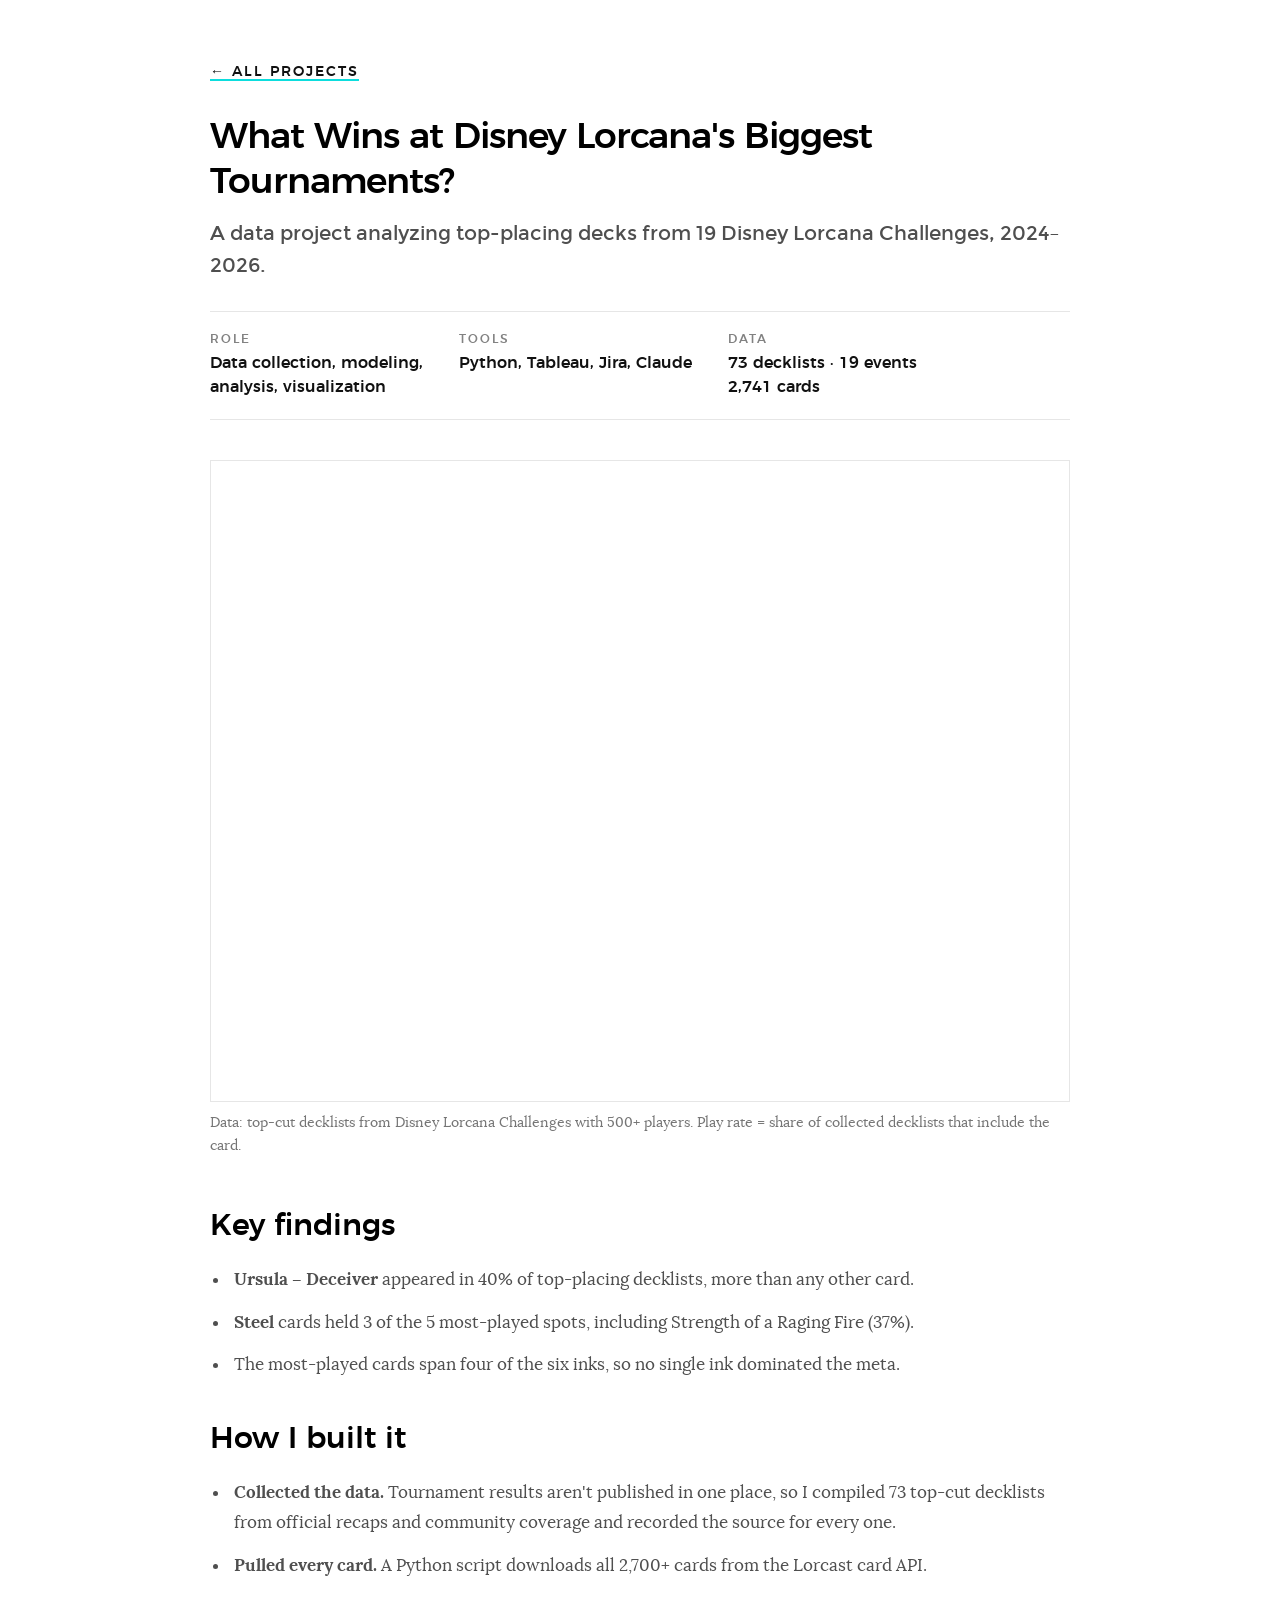
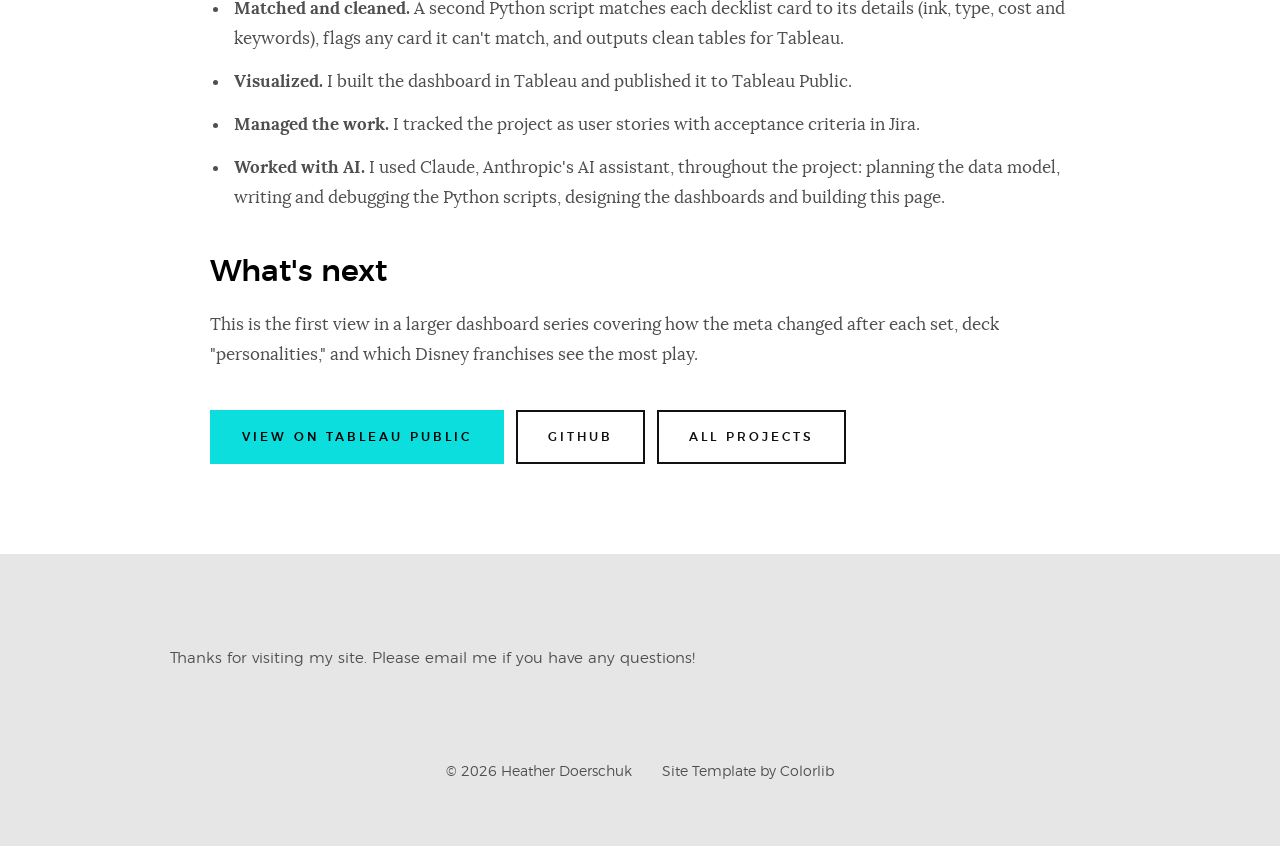
==== lorcana-meta.html @ dc1ea449 "Add Lorcana meta case study page - New lorcana-meta.html with embedded Tableau Public dashboard,   k" ====
<!DOCTYPE html>
<html class="no-js" lang="en">
<head>
    <meta charset="utf-8">
    <title>What Wins at Disney Lorcana's Biggest Tournaments? | Heather Doerschuk</title>
    <meta name="description" content="A Python and Tableau data project analyzing top-placing decks from 19 Disney Lorcana Challenges, 2024–2026.">
    <meta name="author" content="Heather Doerschuk">
    <meta name="viewport" content="width=device-width, initial-scale=1">

    <link rel="stylesheet" href="css/base.css">
    <link rel="stylesheet" href="css/vendor.css">
    <link rel="stylesheet" href="css/main.css">
    <link rel="shortcut icon" href="favicon.ico" type="image/x-icon">

    <style>
        /* Project page: reuses the site's fonts and teal accent (#0CDDDD) */
        .project { background: #FFFFFF; color: #4f4f4f; padding: 6rem 0 9rem; }
        .project .row { max-width: 900px; }
        .project-back { font-family: "montserrat-medium", sans-serif; font-size: 1.4rem; text-transform: uppercase; letter-spacing: .2rem; }
        .project-back a { color: #111111; border-bottom: 2px solid #0CDDDD; }
        .project h1 { margin-top: 3rem; margin-bottom: 1.2rem; color: #000000; }
        .project .lead { font-size: 2rem; line-height: 1.6; color: #4f4f4f; margin-bottom: 3rem; }
        .facts { display: flex; flex-wrap: wrap; gap: 1.2rem 3.6rem; border-top: 1px solid #e6e6e6; border-bottom: 1px solid #e6e6e6; padding: 2rem 0; margin-bottom: 4rem; }
        .facts div { min-width: 14rem; }
        .facts h5 { margin: 0 0 .4rem; font-size: 1.2rem; letter-spacing: .2rem; text-transform: uppercase; color: #828282; }
        .facts p { margin: 0; font-family: "montserrat-medium", sans-serif; font-size: 1.6rem; color: #111111; line-height: 1.5; }
        .viz-wrap { margin: 0 0 1rem; border: 1px solid #e6e6e6; }
        .viz-wrap tableau-viz { display: block; width: 100%; min-height: 640px; }
        .caption { font-size: 1.4rem; color: #757575; line-height: 1.6; margin-bottom: 5rem; }
        .project h2 { color: #000000; margin-top: 4rem; }
        .project ul.findings { margin-left: 2rem; }
        .project ul.findings li { margin-bottom: 1.2rem; }
        .project-links { display: flex; flex-wrap: wrap; gap: 1.2rem; margin-top: 4rem; }
        .project-links .btn { margin: 0; }
        .project-links .btn--stroke { color: #111111; border-color: #111111; }
        .project-links .btn--stroke:hover, .project-links .btn--stroke:focus { background: #111111; color: #FFFFFF; }
        .btn--accent { background: #0CDDDD; border-color: #0CDDDD; color: #000000; }
        .btn--accent:hover, .btn--accent:focus { background: #0ab8b8; border-color: #0ab8b8; color: #000000; }
        @media only screen and (max-width: 900px) {
            .viz-wrap tableau-viz { min-height: 560px; }
        }
        @media only screen and (max-width: 600px) {
            .project { padding-top: 3rem; }
            .viz-wrap tableau-viz { min-height: 520px; }
        }
    </style>
</head>

<body id="top">

    <main class="project">
        <div class="row">
            <div class="col-full">

                <p class="project-back"><a href="index.html#services">&larr; All projects</a></p>

                <h1>What Wins at Disney Lorcana's Biggest Tournaments?</h1>
                <p class="lead">A data project analyzing top-placing decks from 19 Disney Lorcana Challenges, 2024–2026.</p>

                <div class="facts">
                    <div><h5>Role</h5><p>Data collection, modeling,<br>analysis, visualization</p></div>
                    <div><h5>Tools</h5><p>Python, Tableau, Jira, Claude</p></div>
                    <div><h5>Data</h5><p>73 decklists · 19 events<br>2,741 cards</p></div>
                </div>

                <div class="viz-wrap">
                    <tableau-viz id="lorcana-viz"
                        src="https://public.tableau.com/views/LorcanaChallengeMetaTopCards/Sheet1"
                        toolbar="bottom" hide-tabs>
                    </tableau-viz>
                </div>
                <p class="caption">Data: top-cut decklists from Disney Lorcana Challenges with 500+ players.
                    Play rate = share of collected decklists that include the card.</p>

                <h2>Key findings</h2>
                <ul class="findings">
                    <li><strong>Ursula – Deceiver</strong> appeared in 40% of top-placing decklists, more than any other card.</li>
                    <li><strong>Steel</strong> cards held 3 of the 5 most-played spots, including Strength of a Raging Fire (37%).</li>
                    <li>The most-played cards span four of the six inks, so no single ink dominated the meta.</li>
                </ul>

                <h2>How I built it</h2>
                <ul class="findings">
                    <li><strong>Collected the data.</strong> Tournament results aren't published in one place, so I compiled
                        73 top-cut decklists from official recaps and community coverage and recorded the source for every one.</li>
                    <li><strong>Pulled every card.</strong> A Python script downloads all 2,700+ cards from the Lorcast card API.</li>
                    <li><strong>Matched and cleaned.</strong> A second Python script matches each decklist card to its details
                        (ink, type, cost and keywords), flags any card it can't match, and outputs clean tables for Tableau.</li>
                    <li><strong>Visualized.</strong> I built the dashboard in Tableau and published it to Tableau Public.</li>
                    <li><strong>Managed the work.</strong> I tracked the project as user stories with acceptance criteria in Jira.</li>
                    <li><strong>Worked with AI.</strong> I used Claude, Anthropic's AI assistant, throughout the project: planning
                        the data model, writing and debugging the Python scripts, designing the dashboards and building this page.</li>
                </ul>

                <h2>What's next</h2>
                <p>This is the first view in a larger dashboard series covering how the meta changed after each set,
                    deck "personalities," and which Disney franchises see the most play.</p>

                <div class="project-links">
                    <a class="btn btn--accent" href="https://public.tableau.com/views/LorcanaChallengeMetaTopCards/Sheet1">View on Tableau Public</a>
                    <a class="btn btn--stroke" href="https://github.com/hmdoor">GitHub</a>
                    <a class="btn btn--stroke" href="index.html#services">All projects</a>
                </div>

            </div>
        </div>
    </main>

    <div id="site-footer"></div>

    <script type="module" src="https://public.tableau.com/javascripts/api/tableau.embedding.3.latest.min.js"></script>
    <script src="js/footer.js"></script>
</body>
</html>
---- css/base.css ----
/* =================================================================== 
 *
 *  Glint v1.0 Base Stylesheet
 *  11-20-2017
 *  ------------------------------------------------------------------
 *
 *  TOC:
 *  # imports 
 *  # normalize
 *  # basic/base setup styles
 *      ## Media
 *      ## Typography resets 
 *      ## links
 *      ## inputs
 *  # grid
 *      ## medium size devices
 *      ## tablets
 *      ## mobile devices
 *      ## small mobile devices
 *  # block grids
 *      ## medium size devices
 *      ## tablets
 *      ## mobile devices
 *      ## small mobile devices
 *  # MISC
 *
 * =================================================================== */


/* ===================================================================
 * # imports 
 *
 * ------------------------------------------------------------------- */
@import url("font-awesome/css/font-awesome.min.css");
@import url("micons/micons.css");
@import url("fonts.css");


/* ===================================================================
 * # normalize
 * normalize.css v5.0.0 | MIT License | 
 * github.com/necolas/normalize.css
 *
 * ------------------------------------------------------------------- */
html {
    font-family: sans-serif;
    line-height: 1.15;
    -ms-text-size-adjust: 100%;
    -webkit-text-size-adjust: 100%;
}

body {
    margin: 0;
}

article,
aside,
footer,
header,
nav,
section {
    display: block;
}

h1 {
    font-size: 2em;
    margin: 0.67em 0;
}

figcaption,
figure,
main {
    display: block;
}

figure {
    margin: 1em 40px;
}

hr {
    box-sizing: content-box;
    height: 0;
    overflow: visible;
}

pre {
    font-family: monospace, monospace;
    font-size: 1em;
}

a {
    background-color: transparent;
    -webkit-text-decoration-skip: objects;
}

a:active,
a:hover {
    outline-width: 0;
}

abbr[title] {
    border-bottom: none;
    text-decoration: underline;
    text-decoration: underline dotted;
}

b,
strong {
    font-weight: inherit;
}

b,
strong {
    font-weight: bolder;
}

code,
kbd,
samp {
    font-family: monospace, monospace;
    font-size: 1em;
}

dfn {
    font-style: italic;
}

mark {
    background-color: #ff0;
    color: #000;
}

small {
    font-size: 80%;
}

sub,
sup {
    font-size: 75%;
    line-height: 0;
    position: relative;
    vertical-align: baseline;
}

sub {
    bottom: -0.25em;
}

sup {
    top: -0.5em;
}

audio,
video {
    display: inline-block;
}

audio:not([controls]) {
    display: none;
    height: 0;
}

img {
    border-style: none;
}

svg:not(:root) {
    overflow: hidden;
}

button,
input,
optgroup,
select,
textarea {
    font-family: sans-serif;
    font-size: 100%;
    line-height: 1.15;
    margin: 0;
}

button,
input {
    overflow: visible;
}

button,
select {
    text-transform: none;
}

button,
html [type="button"],
[type="reset"],
[type="submit"] {
    -webkit-appearance: button;
}

button::-moz-focus-inner,
[type="button"]::-moz-focus-inner,
[type="reset"]::-moz-focus-inner,
[type="submit"]::-moz-focus-inner {
    border-style: none;
    padding: 0;
}

button:-moz-focusring,
[type="button"]:-moz-focusring,
[type="reset"]:-moz-focusring,
[type="submit"]:-moz-focusring {
    outline: 1px dotted ButtonText;
}

fieldset {
    border: 1px solid #c0c0c0;
    margin: 0 2px;
    padding: 0.35em 0.625em 0.75em;
}

legend {
    box-sizing: border-box;
    color: inherit;
    display: table;
    max-width: 100%;
    padding: 0;
    white-space: normal;
}

progress {
    display: inline-block;
    vertical-align: baseline;
}

textarea {
    overflow: auto;
}

[type="checkbox"],
[type="radio"] {
    box-sizing: border-box;
    padding: 0;
}

[type="number"]::-webkit-inner-spin-button,
[type="number"]::-webkit-outer-spin-button {
    height: auto;
}

[type="search"] {
    -webkit-appearance: textfield;
    outline-offset: -2px;
}

[type="search"]::-webkit-search-cancel-button,
[type="search"]::-webkit-search-decoration {
    -webkit-appearance: none;
}

::-webkit-file-upload-button {
    -webkit-appearance: button;
    font: inherit;
}

details,
menu {
    display: block;
}

summary {
    display: list-item;
}

canvas {
    display: inline-block;
}

template {
    display: none;
}

[hidden] {
    display: none;
}


/* ===================================================================
 * # basic/base setup styles
 *
 * ------------------------------------------------------------------- */
html {
    font-size: 62.5%;
    box-sizing: border-box;
}

*,
*::before,
*::after {
    box-sizing: inherit;
}

body {
    font-weight: normal;
    line-height: 1;
    word-wrap: break-word;
    text-rendering: optimizeLegibility;
    -webkit-overflow-scrolling: touch;
    -webkit-text-size-adjust: none;
}

body,
input,
button {
    -moz-osx-font-smoothing: grayscale;
    -webkit-font-smoothing: antialiased;
}


/* ------------------------------------------------------------------- 
 * ## Media
 * ------------------------------------------------------------------- */
img,
video {
    max-width: 100%;
    height: auto;
}


/* ------------------------------------------------------------------- 
 * ## Typography resets 
 * ------------------------------------------------------------------- */
div,
dl,
dt,
dd,
ul,
ol,
li,
h1,
h2,
h3,
h4,
h5,
h6,
pre,
form,
p,
blockquote,
th,
td {
    margin: 0;
    padding: 0;
}

h1,
h2,
h3,
h4,
h5,
h6 {
    -webkit-font-smoothing: auto;
    -webkit-font-smoothing: antialiased;
    -webkit-font-variant-ligatures: common-ligatures;
    -moz-font-variant-ligatures: common-ligatures;
    font-variant-ligatures: common-ligatures;
    text-rendering: optimizeLegibility;
}

em,
i {
    font-style: italic;
    line-height: inherit;
}

strong,
b {
    font-weight: bold;
    line-height: inherit;
}

small {
    font-size: 60%;
    line-height: inherit;
}

ol,
ul {
    list-style: none;
}

li {
    display: block;
}


/* ------------------------------------------------------------------- 
 * ## links 
 * ------------------------------------------------------------------- */
a {
    text-decoration: none;
    line-height: inherit;
}

a img {
    border: none;
}


/* ------------------------------------------------------------------- 
 * ## inputs 
 * ------------------------------------------------------------------- */
fieldset {
    margin: 0;
    padding: 0;
}

input[type="email"],
input[type="number"],
input[type="search"],
input[type="text"],
input[type="tel"],
input[type="url"],
input[type="password"],
textarea {
    -webkit-appearance: none;
    -moz-appearance: none;
    -ms-appearance: none;
    -o-appearance: none;
    appearance: none;
}


/* ===================================================================
 * # grid
 *
 * ------------------------------------------------------------------- */
.row {
    width: 94%;
    max-width: 1200px;
    margin: 0 auto;
}

.row:after {
    content: "";
    display: table;
    clear: both;
}

.row .row {
    width: auto;
    max-width: none;
    margin-left: -20px;
    margin-right: -20px;
}


/* column blocks
 * -------------------------------------- */
[class*="col-"] {
    float: left;
    padding: 0 20px;
}

[class*="col-"]+[class*="col-"].end {
    float: right;
}


/* column width classes 
 * -------------------------------------- */
.col-one {
    width: 8.33333%;
}

.col-two,
.col-1-6 {
    width: 16.66667%;
}

.col-three,
.col-1-4 {
    width: 25%;
}

.col-four,
.col-1-3 {
    width: 33.33333%;
}

.col-five {
    width: 41.66667%;
}

.col-six,
.col-1-2 {
    width: 50%;
}

.col-seven {
    width: 58.33333%;
}

.col-eight,
.col-2-3 {
    width: 66.66667%;
}

.col-nine,
.col-3-4 {
    width: 75%;
}

.col-ten,
.col-5-6 {
    width: 83.33333%;
}

.col-eleven {
    width: 91.66667%;
}

.col-twelve,
.col-full {
    width: 100%;
}


/* ------------------------------------------------------------------- 
 * ## medium size devices
 * ------------------------------------------------------------------- */
@media only screen and (max-width: 1200px) {
    .row .row {
        margin-left: -15px;
        margin-right: -15px;
    }
    [class*="col-"] {
        padding: 0 15px;
    }
    .md-two,
    .md-1-6 {
        width: 16.66667%;
    }
    .md-one {
        width: 8.33333%;
    }
    .md-three,
    .md-1-4 {
        width: 25%;
    }
    .md-four,
    .md-1-3 {
        width: 33.33333%;
    }
    .md-five {
        width: 41.66667%;
    }
    .md-six,
    .md-1-2 {
        width: 50%;
    }
    .md-seven {
        width: 58.33333%;
    }
    .md-eight,
    .md-2-3 {
        width: 66.66667%;
    }
    .md-nine,
    .md-3-4 {
        width: 75%;
    }
    .md-ten,
    .md-5-6 {
        width: 83.33333%;
    }
    .md-eleven {
        width: 91.66667%;
    }
    .md-twelve,
    .md-full {
        width: 100%;
    }
}


/* ------------------------------------------------------------------- 
 * ## tablets
 * ------------------------------------------------------------------- */
@media only screen and (max-width: 800px) {
    .row {
        width: 90%;
    }
    .tab-1-4 {
        width: 25%;
    }
    .tab-1-3 {
        width: 33.33333%;
    }
    .tab-1-2 {
        width: 50%;
    }
    .tab-2-3 {
        width: 66.66667%;
    }
    .tab-3-4 {
        width: 75%;
    }
    .tab-full {
        width: 100%;
    }
}


/* ------------------------------------------------------------------- 
 * ## mobile devices
 * ------------------------------------------------------------------- */
@media only screen and (max-width: 600px) {
    .row {
        width: auto;
        padding-left: 25px;
        padding-right: 25px;
    }
    .row .row {
        margin-left: -10px;
        margin-right: -10px;
    }
    [class*="col-"] {
        padding: 0 10px;
    }
    .mob-1-4 {
        width: 25%;
    }
    .mob-1-3 {
        width: 33.33333%;
    }
    .mob-1-2 {
        width: 50%;
    }
    .mob-2-3 {
        width: 66.66667%;
    }
    .mob-3-4 {
        width: 75%;
    }
    .mob-full {
        width: 100%;
    }
}


/* ------------------------------------------------------------------- 
 * ## small mobile devices
 * ------------------------------------------------------------------- */

/* stack columns on small mobile devices
 * ------------------------------------------------------------------- */

@media only screen and (max-width: 400px) {
    .row .row {
        padding-left: 0;
        padding-right: 0;
        margin-left: 0;
        margin-right: 0;
    }
    [class*="col-"] {
        width: 100% !important;
        float: none !important;
        clear: both !important;
        margin-left: 0;
        margin-right: 0;
        padding: 0;
    }
    [class*="col-"]+[class*="col-"].end {
        float: none;
    }
}


/* ===================================================================
 * # block grids
 * ------------------------------------------------------------------- */

/*   Equally-sized columns define at row level
 * ------------------------------------------------------------------- */
[class*="block-"]:after {
    content: "";
    display: table;
    clear: both;
}

.block-1-6 .col-block {
    width: 16.66667%;
}

.block-1-5 .col-block {
    width: 20%;
}

.block-1-4 .col-block {
    width: 25%;
}

.block-1-3 .col-block {
    width: 33.33333%;
}

.block-1-2 .col-block {
    width: 50%;
}


/**
 * Clearing for block grid columns. Allow columns with 
 * different heights to align properly.
 */

.block-1-6 .col-block:nth-child(6n+1),
.block-1-5 .col-block:nth-child(5n+1),
.block-1-4 .col-block:nth-child(4n+1),
.block-1-3 .col-block:nth-child(3n+1),
.block-1-2 .col-block:nth-child(2n+1) {
    clear: both;
}


/* ------------------------------------------------------------------- 
 * ## medium size devices
 * ------------------------------------------------------------------- */
@media only screen and (max-width: 1200px) {
    .block-m-1-6 .col-block {
        width: 16.66667%;
    }
    .block-m-1-5 .col-block {
        width: 20%;
    }
    .block-m-1-4 .col-block {
        width: 25%;
    }
    .block-m-1-3 .col-block {
        width: 33.33333%;
    }
    .block-m-1-2 .col-block {
        width: 50%;
    }
    .block-m-full .col-block {
        width: 100%;
        clear: both;
    }
    [class*="block-m-"] .col-block:nth-child(n) {
        clear: none;
    }
    .block-m-1-6 .col-block:nth-child(6n+1),
    .block-m-1-5 .col-block:nth-child(5n+1),
    .block-m-1-4 .col-block:nth-child(4n+1),
    .block-m-1-3 .col-block:nth-child(3n+1),
    .block-m-1-2 .col-block:nth-child(2n+1) {
        clear: both;
    }
}


/* ------------------------------------------------------------------- 
 * ## tablets
 * ------------------------------------------------------------------- */
@media only screen and (max-width: 800px) {
    .block-tab-1-6 .col-block {
        width: 16.66667%;
    }
    .block-tab-1-5 .col-block {
        width: 20%;
    }
    .block-tab-1-4 .col-block {
        width: 25%;
    }
    .block-tab-1-3 .col-block {
        width: 33.33333%;
    }
    .block-tab-1-2 .col-block {
        width: 50%;
    }
    .block-tab-full .col-block {
        width: 100%;
        clear: both;
    }
    [class*="block-tab-"] .col-block:nth-child(n) {
        clear: none;
    }
    .block-tab-1-6 .col-block:nth-child(6n+1),
    .block-tab-1-6 .col-block:nth-child(5n+1),
    .block-tab-1-4 .col-block:nth-child(4n+1),
    .block-tab-1-3 .col-block:nth-child(3n+1),
    .block-tab-1-2 .col-block:nth-child(2n+1) {
        clear: both;
    }
}


/* ------------------------------------------------------------------- 
 * ## mobile devices
 * ------------------------------------------------------------------- */
@media only screen and (max-width: 600px) {
    .block-mob-1-6 .col-block {
        width: 16.66667%;
    }
    .block-mob-1-5 .col-block {
        width: 20%;
    }
    .block-mob-1-4 .col-block {
        width: 25%;
    }
    .block-mob-1-3 .col-block {
        width: 33.33333%;
    }
    .block-mob-1-2 .col-block {
        width: 50%;
    }
    .block-mob-full .col-block {
        width: 100%;
        clear: both;
    }
    [class*="block-mob-"] .col-block:nth-child(n) {
        clear: none;
    }
    .block-mob-1-6 .col-block:nth-child(6n+1),
    .block-mob-1-5 .col-block:nth-child(5n+1),
    .block-mob-1-4 .col-block:nth-child(4n+1),
    .block-mob-1-3 .col-block:nth-child(3n+1),
    .block-mob-1-2 .col-block:nth-child(2n+1) {
        clear: both;
    }
}


/* ------------------------------------------------------------------- 
 * ## small mobile devices
 * ------------------------------------------------------------------- */

/* stack columns on small mobile devices
 * ------------------------------------------------------------------- */

@media only screen and (max-width: 400px) {
    .stack .col-block {
        width: 100% !important;
        float: none !important;
        clear: both !important;
        margin-left: 0;
        margin-right: 0;
    }
}


/* ===================================================================
 * # MISC
 *
 * ------------------------------------------------------------------- */
.group:after {
    content: "";
    display: table;
    clear: both;
}


/* Misc Helper Styles
 * -------------------------------------- */
.is-hidden {
    display: none;
}

.is-invisible {
    visibility: hidden;
}

.antialiased {
    -webkit-font-smoothing: antialiased;
    -moz-osx-font-smoothing: grayscale;
}

.overflow-hidden {
    overflow: hidden;
}

.remove-bottom {
    margin-bottom: 0;
}

.half-bottom {
    margin-bottom: 1.5rem !important;
}

.add-bottom {
    margin-bottom: 3rem !important;
}

.no-border {
    border: none;
}

.full-width {
    width: 100%;
}

.text-center {
    text-align: center;
}

.text-left {
    text-align: left;
}

.text-right {
    text-align: right;
}

.pull-left {
    float: left;
}

.pull-right {
    float: right;
}

.align-center {
    margin-left: auto;
    margin-right: auto;
    text-align: center;
}


/*# sourceMappingURL=base.css.map */
---- css/vendor.css ----
/* =================================================================== 
 *
 *  Glint v1.0 Vendor/Third Party CSS 
 *  11-20-2017
 *  ------------------------------------------------------------------
 *
 *  TOC:
 *  # animate on scroll
 *  # slick slider
 *  # photoswipe
 *  # photoSwipe skin
 *
 * =================================================================== */


/* ===================================================================
 * # animate on scroll 
 * https://michalsnik.github.io/aos/
 *
 * ------------------------------------------------------------------- */
[data-aos][data-aos][data-aos-duration='50'], body[data-aos-duration='50'] [data-aos] {
    transition-duration: 50ms;
}

[data-aos][data-aos][data-aos-delay='50'], body[data-aos-delay='50'] [data-aos] {
    transition-delay: 0;
}

[data-aos][data-aos][data-aos-delay='50'].aos-animate, body[data-aos-delay='50'] [data-aos].aos-animate {
    transition-delay: 50ms;
}

[data-aos][data-aos][data-aos-duration='100'], body[data-aos-duration='100'] [data-aos] {
    transition-duration: .1s;
}

[data-aos][data-aos][data-aos-delay='100'], body[data-aos-delay='100'] [data-aos] {
    transition-delay: 0;
}

[data-aos][data-aos][data-aos-delay='100'].aos-animate, body[data-aos-delay='100'] [data-aos].aos-animate {
    transition-delay: .1s;
}

[data-aos][data-aos][data-aos-duration='150'], body[data-aos-duration='150'] [data-aos] {
    transition-duration: .15s;
}

[data-aos][data-aos][data-aos-delay='150'], body[data-aos-delay='150'] [data-aos] {
    transition-delay: 0;
}

[data-aos][data-aos][data-aos-delay='150'].aos-animate, body[data-aos-delay='150'] [data-aos].aos-animate {
    transition-delay: .15s;
}

[data-aos][data-aos][data-aos-duration='200'], body[data-aos-duration='200'] [data-aos] {
    transition-duration: .2s;
}

[data-aos][data-aos][data-aos-delay='200'], body[data-aos-delay='200'] [data-aos] {
    transition-delay: 0;
}

[data-aos][data-aos][data-aos-delay='200'].aos-animate, body[data-aos-delay='200'] [data-aos].aos-animate {
    transition-delay: .2s;
}

[data-aos][data-aos][data-aos-duration='250'], body[data-aos-duration='250'] [data-aos] {
    transition-duration: .25s;
}

[data-aos][data-aos][data-aos-delay='250'], body[data-aos-delay='250'] [data-aos] {
    transition-delay: 0;
}

[data-aos][data-aos][data-aos-delay='250'].aos-animate, body[data-aos-delay='250'] [data-aos].aos-animate {
    transition-delay: .25s;
}

[data-aos][data-aos][data-aos-duration='300'], body[data-aos-duration='300'] [data-aos] {
    transition-duration: .3s;
}

[data-aos][data-aos][data-aos-delay='300'], body[data-aos-delay='300'] [data-aos] {
    transition-delay: 0;
}

[data-aos][data-aos][data-aos-delay='300'].aos-animate, body[data-aos-delay='300'] [data-aos].aos-animate {
    transition-delay: .3s;
}

[data-aos][data-aos][data-aos-duration='350'], body[data-aos-duration='350'] [data-aos] {
    transition-duration: .35s;
}

[data-aos][data-aos][data-aos-delay='350'], body[data-aos-delay='350'] [data-aos] {
    transition-delay: 0;
}

[data-aos][data-aos][data-aos-delay='350'].aos-animate, body[data-aos-delay='350'] [data-aos].aos-animate {
    transition-delay: .35s;
}

[data-aos][data-aos][data-aos-duration='400'], body[data-aos-duration='400'] [data-aos] {
    transition-duration: .4s;
}

[data-aos][data-aos][data-aos-delay='400'], body[data-aos-delay='400'] [data-aos] {
    transition-delay: 0;
}

[data-aos][data-aos][data-aos-delay='400'].aos-animate, body[data-aos-delay='400'] [data-aos].aos-animate {
    transition-delay: .4s;
}

[data-aos][data-aos][data-aos-duration='450'], body[data-aos-duration='450'] [data-aos] {
    transition-duration: .45s;
}

[data-aos][data-aos][data-aos-delay='450'], body[data-aos-delay='450'] [data-aos] {
    transition-delay: 0;
}

[data-aos][data-aos][data-aos-delay='450'].aos-animate, body[data-aos-delay='450'] [data-aos].aos-animate {
    transition-delay: .45s;
}

[data-aos][data-aos][data-aos-duration='500'], body[data-aos-duration='500'] [data-aos] {
    transition-duration: .5s;
}

[data-aos][data-aos][data-aos-delay='500'], body[data-aos-delay='500'] [data-aos] {
    transition-delay: 0;
}

[data-aos][data-aos][data-aos-delay='500'].aos-animate, body[data-aos-delay='500'] [data-aos].aos-animate {
    transition-delay: .5s;
}

[data-aos][data-aos][data-aos-duration='550'], body[data-aos-duration='550'] [data-aos] {
    transition-duration: .55s;
}

[data-aos][data-aos][data-aos-delay='550'], body[data-aos-delay='550'] [data-aos] {
    transition-delay: 0;
}

[data-aos][data-aos][data-aos-delay='550'].aos-animate, body[data-aos-delay='550'] [data-aos].aos-animate {
    transition-delay: .55s;
}

[data-aos][data-aos][data-aos-duration='600'], body[data-aos-duration='600'] [data-aos] {
    transition-duration: .6s;
}

[data-aos][data-aos][data-aos-delay='600'], body[data-aos-delay='600'] [data-aos] {
    transition-delay: 0;
}

[data-aos][data-aos][data-aos-delay='600'].aos-animate, body[data-aos-delay='600'] [data-aos].aos-animate {
    transition-delay: .6s;
}

[data-aos][data-aos][data-aos-duration='650'], body[data-aos-duration='650'] [data-aos] {
    transition-duration: .65s;
}

[data-aos][data-aos][data-aos-delay='650'], body[data-aos-delay='650'] [data-aos] {
    transition-delay: 0;
}

[data-aos][data-aos][data-aos-delay='650'].aos-animate, body[data-aos-delay='650'] [data-aos].aos-animate {
    transition-delay: .65s;
}

[data-aos][data-aos][data-aos-duration='700'], body[data-aos-duration='700'] [data-aos] {
    transition-duration: .7s;
}

[data-aos][data-aos][data-aos-delay='700'], body[data-aos-delay='700'] [data-aos] {
    transition-delay: 0;
}

[data-aos][data-aos][data-aos-delay='700'].aos-animate, body[data-aos-delay='700'] [data-aos].aos-animate {
    transition-delay: .7s;
}

[data-aos][data-aos][data-aos-duration='750'], body[data-aos-duration='750'] [data-aos] {
    transition-duration: .75s;
}

[data-aos][data-aos][data-aos-delay='750'], body[data-aos-delay='750'] [data-aos] {
    transition-delay: 0;
}

[data-aos][data-aos][data-aos-delay='750'].aos-animate, body[data-aos-delay='750'] [data-aos].aos-animate {
    transition-delay: .75s;
}

[data-aos][data-aos][data-aos-duration='800'], body[data-aos-duration='800'] [data-aos] {
    transition-duration: .8s;
}

[data-aos][data-aos][data-aos-delay='800'], body[data-aos-delay='800'] [data-aos] {
    transition-delay: 0;
}

[data-aos][data-aos][data-aos-delay='800'].aos-animate, body[data-aos-delay='800'] [data-aos].aos-animate {
    transition-delay: .8s;
}

[data-aos][data-aos][data-aos-duration='850'], body[data-aos-duration='850'] [data-aos] {
    transition-duration: .85s;
}

[data-aos][data-aos][data-aos-delay='850'], body[data-aos-delay='850'] [data-aos] {
    transition-delay: 0;
}

[data-aos][data-aos][data-aos-delay='850'].aos-animate, body[data-aos-delay='850'] [data-aos].aos-animate {
    transition-delay: .85s;
}

[data-aos][data-aos][data-aos-duration='900'], body[data-aos-duration='900'] [data-aos] {
    transition-duration: .9s;
}

[data-aos][data-aos][data-aos-delay='900'], body[data-aos-delay='900'] [data-aos] {
    transition-delay: 0;
}

[data-aos][data-aos][data-aos-delay='900'].aos-animate, body[data-aos-delay='900'] [data-aos].aos-animate {
    transition-delay: .9s;
}

[data-aos][data-aos][data-aos-duration='950'], body[data-aos-duration='950'] [data-aos] {
    transition-duration: .95s;
}

[data-aos][data-aos][data-aos-delay='950'], body[data-aos-delay='950'] [data-aos] {
    transition-delay: 0;
}

[data-aos][data-aos][data-aos-delay='950'].aos-animate, body[data-aos-delay='950'] [data-aos].aos-animate {
    transition-delay: .95s;
}

[data-aos][data-aos][data-aos-duration='1000'], body[data-aos-duration='1000'] [data-aos] {
    transition-duration: 1s;
}

[data-aos][data-aos][data-aos-delay='1000'], body[data-aos-delay='1000'] [data-aos] {
    transition-delay: 0;
}

[data-aos][data-aos][data-aos-delay='1000'].aos-animate, body[data-aos-delay='1000'] [data-aos].aos-animate {
    transition-delay: 1s;
}

[data-aos][data-aos][data-aos-duration='1050'], body[data-aos-duration='1050'] [data-aos] {
    transition-duration: 1.05s;
}

[data-aos][data-aos][data-aos-delay='1050'], body[data-aos-delay='1050'] [data-aos] {
    transition-delay: 0;
}

[data-aos][data-aos][data-aos-delay='1050'].aos-animate, body[data-aos-delay='1050'] [data-aos].aos-animate {
    transition-delay: 1.05s;
}

[data-aos][data-aos][data-aos-duration='1100'], body[data-aos-duration='1100'] [data-aos] {
    transition-duration: 1.1s;
}

[data-aos][data-aos][data-aos-delay='1100'], body[data-aos-delay='1100'] [data-aos] {
    transition-delay: 0;
}

[data-aos][data-aos][data-aos-delay='1100'].aos-animate, body[data-aos-delay='1100'] [data-aos].aos-animate {
    transition-delay: 1.1s;
}

[data-aos][data-aos][data-aos-duration='1150'], body[data-aos-duration='1150'] [data-aos] {
    transition-duration: 1.15s;
}

[data-aos][data-aos][data-aos-delay='1150'], body[data-aos-delay='1150'] [data-aos] {
    transition-delay: 0;
}

[data-aos][data-aos][data-aos-delay='1150'].aos-animate, body[data-aos-delay='1150'] [data-aos].aos-animate {
    transition-delay: 1.15s;
}

[data-aos][data-aos][data-aos-duration='1200'], body[data-aos-duration='1200'] [data-aos] {
    transition-duration: 1.2s;
}

[data-aos][data-aos][data-aos-delay='1200'], body[data-aos-delay='1200'] [data-aos] {
    transition-delay: 0;
}

[data-aos][data-aos][data-aos-delay='1200'].aos-animate, body[data-aos-delay='1200'] [data-aos].aos-animate {
    transition-delay: 1.2s;
}

[data-aos][data-aos][data-aos-duration='1250'], body[data-aos-duration='1250'] [data-aos] {
    transition-duration: 1.25s;
}

[data-aos][data-aos][data-aos-delay='1250'], body[data-aos-delay='1250'] [data-aos] {
    transition-delay: 0;
}

[data-aos][data-aos][data-aos-delay='1250'].aos-animate, body[data-aos-delay='1250'] [data-aos].aos-animate {
    transition-delay: 1.25s;
}

[data-aos][data-aos][data-aos-duration='1300'], body[data-aos-duration='1300'] [data-aos] {
    transition-duration: 1.3s;
}

[data-aos][data-aos][data-aos-delay='1300'], body[data-aos-delay='1300'] [data-aos] {
    transition-delay: 0;
}

[data-aos][data-aos][data-aos-delay='1300'].aos-animate, body[data-aos-delay='1300'] [data-aos].aos-animate {
    transition-delay: 1.3s;
}

[data-aos][data-aos][data-aos-duration='1350'], body[data-aos-duration='1350'] [data-aos] {
    transition-duration: 1.35s;
}

[data-aos][data-aos][data-aos-delay='1350'], body[data-aos-delay='1350'] [data-aos] {
    transition-delay: 0;
}

[data-aos][data-aos][data-aos-delay='1350'].aos-animate, body[data-aos-delay='1350'] [data-aos].aos-animate {
    transition-delay: 1.35s;
}

[data-aos][data-aos][data-aos-duration='1400'], body[data-aos-duration='1400'] [data-aos] {
    transition-duration: 1.4s;
}

[data-aos][data-aos][data-aos-delay='1400'], body[data-aos-delay='1400'] [data-aos] {
    transition-delay: 0;
}

[data-aos][data-aos][data-aos-delay='1400'].aos-animate, body[data-aos-delay='1400'] [data-aos].aos-animate {
    transition-delay: 1.4s;
}

[data-aos][data-aos][data-aos-duration='1450'], body[data-aos-duration='1450'] [data-aos] {
    transition-duration: 1.45s;
}

[data-aos][data-aos][data-aos-delay='1450'], body[data-aos-delay='1450'] [data-aos] {
    transition-delay: 0;
}

[data-aos][data-aos][data-aos-delay='1450'].aos-animate, body[data-aos-delay='1450'] [data-aos].aos-animate {
    transition-delay: 1.45s;
}

[data-aos][data-aos][data-aos-duration='1500'], body[data-aos-duration='1500'] [data-aos] {
    transition-duration: 1.5s;
}

[data-aos][data-aos][data-aos-delay='1500'], body[data-aos-delay='1500'] [data-aos] {
    transition-delay: 0;
}

[data-aos][data-aos][data-aos-delay='1500'].aos-animate, body[data-aos-delay='1500'] [data-aos].aos-animate {
    transition-delay: 1.5s;
}

[data-aos][data-aos][data-aos-duration='1550'], body[data-aos-duration='1550'] [data-aos] {
    transition-duration: 1.55s;
}

[data-aos][data-aos][data-aos-delay='1550'], body[data-aos-delay='1550'] [data-aos] {
    transition-delay: 0;
}

[data-aos][data-aos][data-aos-delay='1550'].aos-animate, body[data-aos-delay='1550'] [data-aos].aos-animate {
    transition-delay: 1.55s;
}

[data-aos][data-aos][data-aos-duration='1600'], body[data-aos-duration='1600'] [data-aos] {
    transition-duration: 1.6s;
}

[data-aos][data-aos][data-aos-delay='1600'], body[data-aos-delay='1600'] [data-aos] {
    transition-delay: 0;
}

[data-aos][data-aos][data-aos-delay='1600'].aos-animate, body[data-aos-delay='1600'] [data-aos].aos-animate {
    transition-delay: 1.6s;
}

[data-aos][data-aos][data-aos-duration='1650'], body[data-aos-duration='1650'] [data-aos] {
    transition-duration: 1.65s;
}

[data-aos][data-aos][data-aos-delay='1650'], body[data-aos-delay='1650'] [data-aos] {
    transition-delay: 0;
}

[data-aos][data-aos][data-aos-delay='1650'].aos-animate, body[data-aos-delay='1650'] [data-aos].aos-animate {
    transition-delay: 1.65s;
}

[data-aos][data-aos][data-aos-duration='1700'], body[data-aos-duration='1700'] [data-aos] {
    transition-duration: 1.7s;
}

[data-aos][data-aos][data-aos-delay='1700'], body[data-aos-delay='1700'] [data-aos] {
    transition-delay: 0;
}

[data-aos][data-aos][data-aos-delay='1700'].aos-animate, body[data-aos-delay='1700'] [data-aos].aos-animate {
    transition-delay: 1.7s;
}

[data-aos][data-aos][data-aos-duration='1750'], body[data-aos-duration='1750'] [data-aos] {
    transition-duration: 1.75s;
}

[data-aos][data-aos][data-aos-delay='1750'], body[data-aos-delay='1750'] [data-aos] {
    transition-delay: 0;
}

[data-aos][data-aos][data-aos-delay='1750'].aos-animate, body[data-aos-delay='1750'] [data-aos].aos-animate {
    transition-delay: 1.75s;
}

[data-aos][data-aos][data-aos-duration='1800'], body[data-aos-duration='1800'] [data-aos] {
    transition-duration: 1.8s;
}

[data-aos][data-aos][data-aos-delay='1800'], body[data-aos-delay='1800'] [data-aos] {
    transition-delay: 0;
}

[data-aos][data-aos][data-aos-delay='1800'].aos-animate, body[data-aos-delay='1800'] [data-aos].aos-animate {
    transition-delay: 1.8s;
}

[data-aos][data-aos][data-aos-duration='1850'], body[data-aos-duration='1850'] [data-aos] {
    transition-duration: 1.85s;
}

[data-aos][data-aos][data-aos-delay='1850'], body[data-aos-delay='1850'] [data-aos] {
    transition-delay: 0;
}

[data-aos][data-aos][data-aos-delay='1850'].aos-animate, body[data-aos-delay='1850'] [data-aos].aos-animate {
    transition-delay: 1.85s;
}

[data-aos][data-aos][data-aos-duration='1900'], body[data-aos-duration='1900'] [data-aos] {
    transition-duration: 1.9s;
}

[data-aos][data-aos][data-aos-delay='1900'], body[data-aos-delay='1900'] [data-aos] {
    transition-delay: 0;
}

[data-aos][data-aos][data-aos-delay='1900'].aos-animate, body[data-aos-delay='1900'] [data-aos].aos-animate {
    transition-delay: 1.9s;
}

[data-aos][data-aos][data-aos-duration='1950'], body[data-aos-duration='1950'] [data-aos] {
    transition-duration: 1.95s;
}

[data-aos][data-aos][data-aos-delay='1950'], body[data-aos-delay='1950'] [data-aos] {
    transition-delay: 0;
}

[data-aos][data-aos][data-aos-delay='1950'].aos-animate, body[data-aos-delay='1950'] [data-aos].aos-animate {
    transition-delay: 1.95s;
}

[data-aos][data-aos][data-aos-duration='2000'], body[data-aos-duration='2000'] [data-aos] {
    transition-duration: 2s;
}

[data-aos][data-aos][data-aos-delay='2000'], body[data-aos-delay='2000'] [data-aos] {
    transition-delay: 0;
}

[data-aos][data-aos][data-aos-delay='2000'].aos-animate, body[data-aos-delay='2000'] [data-aos].aos-animate {
    transition-delay: 2s;
}

[data-aos][data-aos][data-aos-duration='2050'], body[data-aos-duration='2050'] [data-aos] {
    transition-duration: 2.05s;
}

[data-aos][data-aos][data-aos-delay='2050'], body[data-aos-delay='2050'] [data-aos] {
    transition-delay: 0;
}

[data-aos][data-aos][data-aos-delay='2050'].aos-animate, body[data-aos-delay='2050'] [data-aos].aos-animate {
    transition-delay: 2.05s;
}

[data-aos][data-aos][data-aos-duration='2100'], body[data-aos-duration='2100'] [data-aos] {
    transition-duration: 2.1s;
}

[data-aos][data-aos][data-aos-delay='2100'], body[data-aos-delay='2100'] [data-aos] {
    transition-delay: 0;
}

[data-aos][data-aos][data-aos-delay='2100'].aos-animate, body[data-aos-delay='2100'] [data-aos].aos-animate {
    transition-delay: 2.1s;
}

[data-aos][data-aos][data-aos-duration='2150'], body[data-aos-duration='2150'] [data-aos] {
    transition-duration: 2.15s;
}

[data-aos][data-aos][data-aos-delay='2150'], body[data-aos-delay='2150'] [data-aos] {
    transition-delay: 0;
}

[data-aos][data-aos][data-aos-delay='2150'].aos-animate, body[data-aos-delay='2150'] [data-aos].aos-animate {
    transition-delay: 2.15s;
}

[data-aos][data-aos][data-aos-duration='2200'], body[data-aos-duration='2200'] [data-aos] {
    transition-duration: 2.2s;
}

[data-aos][data-aos][data-aos-delay='2200'], body[data-aos-delay='2200'] [data-aos] {
    transition-delay: 0;
}

[data-aos][data-aos][data-aos-delay='2200'].aos-animate, body[data-aos-delay='2200'] [data-aos].aos-animate {
    transition-delay: 2.2s;
}

[data-aos][data-aos][data-aos-duration='2250'], body[data-aos-duration='2250'] [data-aos] {
    transition-duration: 2.25s;
}

[data-aos][data-aos][data-aos-delay='2250'], body[data-aos-delay='2250'] [data-aos] {
    transition-delay: 0;
}

[data-aos][data-aos][data-aos-delay='2250'].aos-animate, body[data-aos-delay='2250'] [data-aos].aos-animate {
    transition-delay: 2.25s;
}

[data-aos][data-aos][data-aos-duration='2300'], body[data-aos-duration='2300'] [data-aos] {
    transition-duration: 2.3s;
}

[data-aos][data-aos][data-aos-delay='2300'], body[data-aos-delay='2300'] [data-aos] {
    transition-delay: 0;
}

[data-aos][data-aos][data-aos-delay='2300'].aos-animate, body[data-aos-delay='2300'] [data-aos].aos-animate {
    transition-delay: 2.3s;
}

[data-aos][data-aos][data-aos-duration='2350'], body[data-aos-duration='2350'] [data-aos] {
    transition-duration: 2.35s;
}

[data-aos][data-aos][data-aos-delay='2350'], body[data-aos-delay='2350'] [data-aos] {
    transition-delay: 0;
}

[data-aos][data-aos][data-aos-delay='2350'].aos-animate, body[data-aos-delay='2350'] [data-aos].aos-animate {
    transition-delay: 2.35s;
}

[data-aos][data-aos][data-aos-duration='2400'], body[data-aos-duration='2400'] [data-aos] {
    transition-duration: 2.4s;
}

[data-aos][data-aos][data-aos-delay='2400'], body[data-aos-delay='2400'] [data-aos] {
    transition-delay: 0;
}

[data-aos][data-aos][data-aos-delay='2400'].aos-animate, body[data-aos-delay='2400'] [data-aos].aos-animate {
    transition-delay: 2.4s;
}

[data-aos][data-aos][data-aos-duration='2450'], body[data-aos-duration='2450'] [data-aos] {
    transition-duration: 2.45s;
}

[data-aos][data-aos][data-aos-delay='2450'], body[data-aos-delay='2450'] [data-aos] {
    transition-delay: 0;
}

[data-aos][data-aos][data-aos-delay='2450'].aos-animate, body[data-aos-delay='2450'] [data-aos].aos-animate {
    transition-delay: 2.45s;
}

[data-aos][data-aos][data-aos-duration='2500'], body[data-aos-duration='2500'] [data-aos] {
    transition-duration: 2.5s;
}

[data-aos][data-aos][data-aos-delay='2500'], body[data-aos-delay='2500'] [data-aos] {
    transition-delay: 0;
}

[data-aos][data-aos][data-aos-delay='2500'].aos-animate, body[data-aos-delay='2500'] [data-aos].aos-animate {
    transition-delay: 2.5s;
}

[data-aos][data-aos][data-aos-duration='2550'], body[data-aos-duration='2550'] [data-aos] {
    transition-duration: 2.55s;
}

[data-aos][data-aos][data-aos-delay='2550'], body[data-aos-delay='2550'] [data-aos] {
    transition-delay: 0;
}

[data-aos][data-aos][data-aos-delay='2550'].aos-animate, body[data-aos-delay='2550'] [data-aos].aos-animate {
    transition-delay: 2.55s;
}

[data-aos][data-aos][data-aos-duration='2600'], body[data-aos-duration='2600'] [data-aos] {
    transition-duration: 2.6s;
}

[data-aos][data-aos][data-aos-delay='2600'], body[data-aos-delay='2600'] [data-aos] {
    transition-delay: 0;
}

[data-aos][data-aos][data-aos-delay='2600'].aos-animate, body[data-aos-delay='2600'] [data-aos].aos-animate {
    transition-delay: 2.6s;
}

[data-aos][data-aos][data-aos-duration='2650'], body[data-aos-duration='2650'] [data-aos] {
    transition-duration: 2.65s;
}

[data-aos][data-aos][data-aos-delay='2650'], body[data-aos-delay='2650'] [data-aos] {
    transition-delay: 0;
}

[data-aos][data-aos][data-aos-delay='2650'].aos-animate, body[data-aos-delay='2650'] [data-aos].aos-animate {
    transition-delay: 2.65s;
}

[data-aos][data-aos][data-aos-duration='2700'], body[data-aos-duration='2700'] [data-aos] {
    transition-duration: 2.7s;
}

[data-aos][data-aos][data-aos-delay='2700'], body[data-aos-delay='2700'] [data-aos] {
    transition-delay: 0;
}

[data-aos][data-aos][data-aos-delay='2700'].aos-animate, body[data-aos-delay='2700'] [data-aos].aos-animate {
    transition-delay: 2.7s;
}

[data-aos][data-aos][data-aos-duration='2750'], body[data-aos-duration='2750'] [data-aos] {
    transition-duration: 2.75s;
}

[data-aos][data-aos][data-aos-delay='2750'], body[data-aos-delay='2750'] [data-aos] {
    transition-delay: 0;
}

[data-aos][data-aos][data-aos-delay='2750'].aos-animate, body[data-aos-delay='2750'] [data-aos].aos-animate {
    transition-delay: 2.75s;
}

[data-aos][data-aos][data-aos-duration='2800'], body[data-aos-duration='2800'] [data-aos] {
    transition-duration: 2.8s;
}

[data-aos][data-aos][data-aos-delay='2800'], body[data-aos-delay='2800'] [data-aos] {
    transition-delay: 0;
}

[data-aos][data-aos][data-aos-delay='2800'].aos-animate, body[data-aos-delay='2800'] [data-aos].aos-animate {
    transition-delay: 2.8s;
}

[data-aos][data-aos][data-aos-duration='2850'], body[data-aos-duration='2850'] [data-aos] {
    transition-duration: 2.85s;
}

[data-aos][data-aos][data-aos-delay='2850'], body[data-aos-delay='2850'] [data-aos] {
    transition-delay: 0;
}

[data-aos][data-aos][data-aos-delay='2850'].aos-animate, body[data-aos-delay='2850'] [data-aos].aos-animate {
    transition-delay: 2.85s;
}

[data-aos][data-aos][data-aos-duration='2900'], body[data-aos-duration='2900'] [data-aos] {
    transition-duration: 2.9s;
}

[data-aos][data-aos][data-aos-delay='2900'], body[data-aos-delay='2900'] [data-aos] {
    transition-delay: 0;
}

[data-aos][data-aos][data-aos-delay='2900'].aos-animate, body[data-aos-delay='2900'] [data-aos].aos-animate {
    transition-delay: 2.9s;
}

[data-aos][data-aos][data-aos-duration='2950'], body[data-aos-duration='2950'] [data-aos] {
    transition-duration: 2.95s;
}

[data-aos][data-aos][data-aos-delay='2950'], body[data-aos-delay='2950'] [data-aos] {
    transition-delay: 0;
}

[data-aos][data-aos][data-aos-delay='2950'].aos-animate, body[data-aos-delay='2950'] [data-aos].aos-animate {
    transition-delay: 2.95s;
}

[data-aos][data-aos][data-aos-duration='3000'], body[data-aos-duration='3000'] [data-aos] {
    transition-duration: 3s;
}

[data-aos][data-aos][data-aos-delay='3000'], body[data-aos-delay='3000'] [data-aos] {
    transition-delay: 0;
}

[data-aos][data-aos][data-aos-delay='3000'].aos-animate, body[data-aos-delay='3000'] [data-aos].aos-animate {
    transition-delay: 3s;
}

[data-aos][data-aos][data-aos-easing=linear], body[data-aos-easing=linear] [data-aos] {
    transition-timing-function: cubic-bezier(0.25, 0.25, 0.75, 0.75);
}

[data-aos][data-aos][data-aos-easing=ease], body[data-aos-easing=ease] [data-aos] {
    transition-timing-function: ease;
}

[data-aos][data-aos][data-aos-easing=ease-in], body[data-aos-easing=ease-in] [data-aos] {
    transition-timing-function: ease-in;
}

[data-aos][data-aos][data-aos-easing=ease-out], body[data-aos-easing=ease-out] [data-aos] {
    transition-timing-function: ease-out;
}

[data-aos][data-aos][data-aos-easing=ease-in-out], body[data-aos-easing=ease-in-out] [data-aos] {
    transition-timing-function: ease-in-out;
}

[data-aos][data-aos][data-aos-easing=ease-in-back], body[data-aos-easing=ease-in-back] [data-aos] {
    transition-timing-function: cubic-bezier(0.6, -0.28, 0.735, 0.045);
}

[data-aos][data-aos][data-aos-easing=ease-out-back], body[data-aos-easing=ease-out-back] [data-aos] {
    transition-timing-function: cubic-bezier(0.175, 0.885, 0.32, 1.275);
}

[data-aos][data-aos][data-aos-easing=ease-in-out-back], body[data-aos-easing=ease-in-out-back] [data-aos] {
    transition-timing-function: cubic-bezier(0.68, -0.55, 0.265, 1.55);
}

[data-aos][data-aos][data-aos-easing=ease-in-sine], body[data-aos-easing=ease-in-sine] [data-aos] {
    transition-timing-function: cubic-bezier(0.47, 0, 0.745, 0.715);
}

[data-aos][data-aos][data-aos-easing=ease-out-sine], body[data-aos-easing=ease-out-sine] [data-aos] {
    transition-timing-function: cubic-bezier(0.39, 0.575, 0.565, 1);
}

[data-aos][data-aos][data-aos-easing=ease-in-out-sine], body[data-aos-easing=ease-in-out-sine] [data-aos] {
    transition-timing-function: cubic-bezier(0.445, 0.05, 0.55, 0.95);
}

[data-aos][data-aos][data-aos-easing=ease-in-quad], body[data-aos-easing=ease-in-quad] [data-aos] {
    transition-timing-function: cubic-bezier(0.55, 0.085, 0.68, 0.53);
}

[data-aos][data-aos][data-aos-easing=ease-out-quad], body[data-aos-easing=ease-out-quad] [data-aos] {
    transition-timing-function: cubic-bezier(0.25, 0.46, 0.45, 0.94);
}

[data-aos][data-aos][data-aos-easing=ease-in-out-quad], body[data-aos-easing=ease-in-out-quad] [data-aos] {
    transition-timing-function: cubic-bezier(0.455, 0.03, 0.515, 0.955);
}

[data-aos][data-aos][data-aos-easing=ease-in-cubic], body[data-aos-easing=ease-in-cubic] [data-aos] {
    transition-timing-function: cubic-bezier(0.55, 0.085, 0.68, 0.53);
}

[data-aos][data-aos][data-aos-easing=ease-out-cubic], body[data-aos-easing=ease-out-cubic] [data-aos] {
    transition-timing-function: cubic-bezier(0.25, 0.46, 0.45, 0.94);
}

[data-aos][data-aos][data-aos-easing=ease-in-out-cubic], body[data-aos-easing=ease-in-out-cubic] [data-aos] {
    transition-timing-function: cubic-bezier(0.455, 0.03, 0.515, 0.955);
}

[data-aos][data-aos][data-aos-easing=ease-in-quart], body[data-aos-easing=ease-in-quart] [data-aos] {
    transition-timing-function: cubic-bezier(0.55, 0.085, 0.68, 0.53);
}

[data-aos][data-aos][data-aos-easing=ease-out-quart], body[data-aos-easing=ease-out-quart] [data-aos] {
    transition-timing-function: cubic-bezier(0.25, 0.46, 0.45, 0.94);
}

[data-aos][data-aos][data-aos-easing=ease-in-out-quart], body[data-aos-easing=ease-in-out-quart] [data-aos] {
    transition-timing-function: cubic-bezier(0.455, 0.03, 0.515, 0.955);
}

[data-aos^=fade][data-aos^=fade] {
    opacity: 0;
    transition-property: opacity, transform;
}

[data-aos^=fade][data-aos^=fade].aos-animate {
    opacity: 1;
    transform: translate(0);
}

[data-aos=fade-up] {
    transform: translateY(100px);
}

[data-aos=fade-down] {
    transform: translateY(-100px);
}

[data-aos=fade-right] {
    transform: translate(-100px);
}

[data-aos=fade-left] {
    transform: translate(100px);
}

[data-aos=fade-up-right] {
    transform: translate(-100px, 100px);
}

[data-aos=fade-up-left] {
    transform: translate(100px, 100px);
}

[data-aos=fade-down-right] {
    transform: translate(-100px, -100px);
}

[data-aos=fade-down-left] {
    transform: translate(100px, -100px);
}

[data-aos^=zoom][data-aos^=zoom] {
    opacity: 0;
    transition-property: opacity, transform;
}

[data-aos^=zoom][data-aos^=zoom].aos-animate {
    opacity: 1;
    transform: translate(0) scale(1);
}

[data-aos=zoom-in] {
    transform: scale(0.6);
}

[data-aos=zoom-in-up] {
    transform: translateY(100px) scale(0.6);
}

[data-aos=zoom-in-down] {
    transform: translateY(-100px) scale(0.6);
}

[data-aos=zoom-in-right] {
    transform: translate(-100px) scale(0.6);
}

[data-aos=zoom-in-left] {
    transform: translate(100px) scale(0.6);
}

[data-aos=zoom-out] {
    transform: scale(1.2);
}

[data-aos=zoom-out-up] {
    transform: translateY(100px) scale(1.2);
}

[data-aos=zoom-out-down] {
    transform: translateY(-100px) scale(1.2);
}

[data-aos=zoom-out-right] {
    transform: translate(-100px) scale(1.2);
}

[data-aos=zoom-out-left] {
    transform: translate(100px) scale(1.2);
}

[data-aos^=slide][data-aos^=slide] {
    transition-property: transform;
}

[data-aos^=slide][data-aos^=slide].aos-animate {
    transform: translate(0);
}

[data-aos=slide-up] {
    transform: translateY(100%);
}

[data-aos=slide-down] {
    transform: translateY(-100%);
}

[data-aos=slide-right] {
    transform: translateX(-100%);
}

[data-aos=slide-left] {
    transform: translateX(100%);
}

[data-aos^=flip][data-aos^=flip] {
    backface-visibility: hidden;
    transition-property: transform;
}

[data-aos=flip-left] {
    transform: perspective(2500px) rotateY(-100deg);
}

[data-aos=flip-left].aos-animate {
    transform: perspective(2500px) rotateY(0);
}

[data-aos=flip-right] {
    transform: perspective(2500px) rotateY(100deg);
}

[data-aos=flip-right].aos-animate {
    transform: perspective(2500px) rotateY(0);
}

[data-aos=flip-up] {
    transform: perspective(2500px) rotateX(-100deg);
}

[data-aos=flip-up].aos-animate {
    transform: perspective(2500px) rotateX(0);
}

[data-aos=flip-down] {
    transform: perspective(2500px) rotateX(100deg);
}

[data-aos=flip-down].aos-animate {
    transform: perspective(2500px) rotateX(0);
}


/*# sourceMappingURL=aos.css.map*/



/* ===================================================================
 * # slick slider
 *
 * ------------------------------------------------------------------- */
.slick-slider {
    position: relative;
    display: block;
    box-sizing: border-box;
    -webkit-touch-callout: none;
    -webkit-user-select: none;
    -khtml-user-select: none;
    -moz-user-select: none;
    -ms-user-select: none;
    user-select: none;
    -ms-touch-action: pan-y;
    touch-action: pan-y;
    -webkit-tap-highlight-color: transparent;
}

.slick-list {
    position: relative;
    overflow: hidden;
    display: block;
    margin: 0;
    padding: 0;
}

.slick-list:focus {
    outline: none;
}

.slick-list.dragging {
    cursor: pointer;
    cursor: hand;
}

.slick-slider .slick-track, .slick-slider .slick-list {
    -webkit-transform: translate3d(0, 0, 0);
    -moz-transform: translate3d(0, 0, 0);
    -ms-transform: translate3d(0, 0, 0);
    -o-transform: translate3d(0, 0, 0);
    transform: translate3d(0, 0, 0);
}

.slick-track {
    position: relative;
    left: 0;
    top: 0;
    display: block;
}

.slick-track:before, .slick-track:after {
    content: "";
    display: table;
}

.slick-track:after {
    clear: both;
}

.slick-loading .slick-track {
    visibility: hidden;
}

.slick-slide {
    float: left;
    height: 100%;
    min-height: 1px;
    display: none;
}

[dir="rtl"] .slick-slide {
    float: right;
}

.slick-slide img {
    display: block;
}

.slick-slide.slick-loading img {
    display: none;
}

.slick-slide.dragging img {
    pointer-events: none;
}

.slick-initialized .slick-slide {
    display: block;
}

.slick-loading .slick-slide {
    visibility: hidden;
}

.slick-vertical .slick-slide {
    display: block;
    height: auto;
    border: 1px solid transparent;
}

.slick-arrow.slick-hidden {
    display: none;
}



/* ===================================================================
 * # photoswipe
 *   PhotoSwipe main CSS by Dmitry Semenov 
 *   photoswipe.com | MIT license
 *
 * ------------------------------------------------------------------- */
/*! 
  # photoswipe
  PhotoSwipe main CSS by Dmitry Semenov | photoswipe.com | MIT license */

/*
	Styles for basic PhotoSwipe functionality (sliding area, open/close transitions)
*/

/* pswp = photoswipe */

.pswp {
    display: none;
    position: absolute;
    width: 100%;
    height: 100%;
    left: 0;
    top: 0;
    overflow: hidden;
    -ms-touch-action: none;
    touch-action: none;
    z-index: 1500;
    -webkit-text-size-adjust: 100%;
    /* create separate layer, to avoid paint on window.onscroll in webkit/blink */
    -webkit-backface-visibility: hidden;
    outline: none;
}

.pswp * {
    -webkit-box-sizing: border-box;
    box-sizing: border-box;
}

.pswp img {
    max-width: none;
}


/* style is added when JS option showHideOpacity is set to true */

.pswp--animate_opacity {
    /* 0.001, because opacity:0 doesn't trigger Paint action, which causes lag at start of transition */
    opacity: 0.001;
    will-change: opacity;
    /* for open/close transition */
    -webkit-transition: opacity 333ms cubic-bezier(0.4, 0, 0.22, 1);
    transition: opacity 333ms cubic-bezier(0.4, 0, 0.22, 1);
}

.pswp--open {
    display: block;
}

.pswp--zoom-allowed .pswp__img {
    /* autoprefixer: off */
    cursor: -webkit-zoom-in;
    cursor: -moz-zoom-in;
    cursor: zoom-in;
}

.pswp--zoomed-in .pswp__img {
    /* autoprefixer: off */
    cursor: -webkit-grab;
    cursor: -moz-grab;
    cursor: grab;
}

.pswp--dragging .pswp__img {
    /* autoprefixer: off */
    cursor: -webkit-grabbing;
    cursor: -moz-grabbing;
    cursor: grabbing;
}


/*
	Background is added as a separate element.
	As animating opacity is much faster than animating rgba() background-color.
*/

.pswp__bg {
    position: absolute;
    left: 0;
    top: 0;
    width: 100%;
    height: 100%;
    background: #000;
    opacity: 0;
    -webkit-transform: translateZ(0);
    transform: translateZ(0);
    -webkit-backface-visibility: hidden;
    will-change: opacity;
}

.pswp__scroll-wrap {
    position: absolute;
    left: 0;
    top: 0;
    width: 100%;
    height: 100%;
    overflow: hidden;
}

.pswp__container, .pswp__zoom-wrap {
    -ms-touch-action: none;
    touch-action: none;
    position: absolute;
    left: 0;
    right: 0;
    top: 0;
    bottom: 0;
}


/* Prevent selection and tap highlights */

.pswp__container, .pswp__img {
    -webkit-user-select: none;
    -moz-user-select: none;
    -ms-user-select: none;
    user-select: none;
    -webkit-tap-highlight-color: transparent;
    -webkit-touch-callout: none;
}

.pswp__zoom-wrap {
    position: absolute;
    width: 100%;
    -webkit-transform-origin: left top;
    -ms-transform-origin: left top;
    transform-origin: left top;
    /* for open/close transition */
    -webkit-transition: -webkit-transform 333ms cubic-bezier(0.4, 0, 0.22, 1);
    transition: transform 333ms cubic-bezier(0.4, 0, 0.22, 1);
}

.pswp__bg {
    will-change: opacity;
    /* for open/close transition */
    -webkit-transition: opacity 333ms cubic-bezier(0.4, 0, 0.22, 1);
    transition: opacity 333ms cubic-bezier(0.4, 0, 0.22, 1);
}

.pswp--animated-in .pswp__bg, .pswp--animated-in .pswp__zoom-wrap {
    -webkit-transition: none;
    transition: none;
}

.pswp__container, .pswp__zoom-wrap {
    -webkit-backface-visibility: hidden;
}

.pswp__item {
    position: absolute;
    left: 0;
    right: 0;
    top: 0;
    bottom: 0;
    overflow: hidden;
}

.pswp__img {
    position: absolute;
    width: auto;
    height: auto;
    top: 0;
    left: 0;
}


/*
	stretched thumbnail or div placeholder element (see below)
	style is added to avoid flickering in webkit/blink when layers overlap
*/

.pswp__img--placeholder {
    -webkit-backface-visibility: hidden;
}


/*
	div element that matches size of large image
	large image loads on top of it
*/

.pswp__img--placeholder--blank {
    background: #222;
}

.pswp--ie .pswp__img {
    width: 100% !important;
    height: auto !important;
    left: 0;
    top: 0;
}


/*
	Error message appears when image is not loaded
	(JS option errorMsg controls markup)
*/

.pswp__error-msg {
    position: absolute;
    left: 0;
    top: 50%;
    width: 100%;
    text-align: center;
    font-size: 14px;
    line-height: 16px;
    margin-top: -8px;
    color: #CCC;
}

.pswp__error-msg a {
    color: #CCC;
    text-decoration: underline;
}


/* ===================================================================
 * # photoSwipe skin
 *
 * ------------------------------------------------------------------- */

/*
    Contents:

    1. Buttons
    2. Share modal and links
    3. Index indicator ("1 of X" counter)
    4. Caption
    5. Loading indicator
    6. Additional styles (root element, top bar, idle state, hidden state, etc.)
*/


/* -------------------------------------------------------------------
 * ## 1. buttons
 * ------------------------------------------------------------------- */


/* <button> css reset */

.pswp__button {
    width: 44px;
    height: 44px;
    line-height: 1;
    position: relative;
    background: none;
    cursor: pointer;
    overflow: visible;
    -webkit-appearance: none;
    display: block;
    border: 0;
    padding: 0;
    margin: 0;
    float: right;
    opacity: 0.6;
    -webkit-transition: opacity 0.2s;
    transition: opacity 0.2s;
    -webkit-box-shadow: none;
    box-shadow: none;
}

.pswp__button:focus, .pswp__button:hover {
    opacity: 1;
    background-color: transparent;
}

.pswp__button:active {
    outline: none;
    opacity: 0.9;
}

.pswp__button::-moz-focus-inner {
    padding: 0;
    border: 0;
}


/* 
pswp__ui--over-close class it added when mouse is 
over element that should close gallery 
*/

.pswp__ui--over-close .pswp__button--close {
    opacity: 1;
}

.pswp__button, .pswp__button--arrow--left:before, .pswp__button--arrow--right:before {
    background: url(../images/photoswipe/default-skin.png) 0 0 no-repeat;
    background-size: 264px 88px;
    width: 44px;
    height: 44px;
}

@media (-webkit-min-device-pixel-ratio: 1.1), (-webkit-min-device-pixel-ratio: 1.09375), (min-resolution: 105dpi), (min-resolution: 1.1dppx) {
    /* Serve SVG sprite if browser supports SVG and resolution is more than 105dpi */
    .pswp--svg .pswp__button, .pswp--svg .pswp__button--arrow--left:before, .pswp--svg .pswp__button--arrow--right:before {
        background-image: url(images/photoswipe/default-skin.svg);
    }
    .pswp--svg .pswp__button--arrow--left, .pswp--svg .pswp__button--arrow--right {
        background: none;
    }
}

.pswp__button--close {
    background-position: 0 -44px;
}

.pswp__button--share {
    background-position: -44px -44px;
}

.pswp__button--fs {
    display: none;
}

.pswp--supports-fs .pswp__button--fs {
    display: block;
}

.pswp--fs .pswp__button--fs {
    background-position: -44px 0;
}

.pswp__button--zoom {
    display: none;
    background-position: -88px 0;
}

.pswp--zoom-allowed .pswp__button--zoom {
    display: block;
}

.pswp--zoomed-in .pswp__button--zoom {
    background-position: -132px 0;
}


/* no arrows on touch screens */

.pswp--touch .pswp__button--arrow--left, .pswp--touch .pswp__button--arrow--right {
    visibility: hidden;
}


/*
Arrow buttons hit area
(icon is added to :before pseudo-element)
*/

.pswp__button--arrow--left, .pswp__button--arrow--right {
    background: none;
    top: 50%;
    margin-top: -22px;
    width: 30px;
    height: 32px;
    position: absolute;
}

.pswp__button--arrow--left {
    left: 12px;
}

.pswp__button--arrow--right {
    right: 12px;
}

.pswp__button--arrow--left:before, .pswp__button--arrow--right:before {
    content: '';
    top: 0;
    background-color: rgba(0, 0, 0, 0.3);
    height: 30px;
    width: 32px;
    position: absolute;
    border-radius: 3px;
}

.pswp__button--arrow--left:before {
    left: 6px;
    background-position: -138px -44px;
}

.pswp__button--arrow--right:before {
    right: 6px;
    background-position: -94px -44px;
}


/* -------------------------------------------------------------------
 * ## 2. Share modal/popup and links
 * ------------------------------------------------------------------- */

.pswp__counter, .pswp__share-modal {
    -webkit-user-select: none;
    -moz-user-select: none;
    -ms-user-select: none;
    user-select: none;
}

.pswp__share-modal {
    display: block;
    background: rgba(0, 0, 0, 0.5);
    width: 100%;
    height: 100%;
    top: 0;
    left: 0;
    padding: 10px;
    position: absolute;
    z-index: 1600;
    opacity: 0;
    -webkit-transition: opacity 0.25s ease-out;
    transition: opacity 0.25s ease-out;
    -webkit-backface-visibility: hidden;
    will-change: opacity;
}

.pswp__share-modal--hidden {
    display: none;
}

.pswp__share-tooltip {
    z-index: 1620;
    position: absolute;
    background: #FFF;
    top: 56px;
    border-radius: 3px;
    display: block;
    width: auto;
    right: 44px;
    -webkit-box-shadow: 0 2px 5px rgba(0, 0, 0, 0.25);
    box-shadow: 0 2px 5px rgba(0, 0, 0, 0.25);
    -webkit-transform: translateY(6px);
    -ms-transform: translateY(6px);
    transform: translateY(6px);
    -webkit-transition: -webkit-transform 0.25s;
    transition: transform 0.25s;
    -webkit-backface-visibility: hidden;
    will-change: transform;
}

.pswp__share-tooltip a {
    display: block;
    padding: 9px 15px;
    color: #000;
    text-decoration: none;
    font-size: 13px;
    line-height: 18px;
}

.pswp__share-tooltip a:hover {
    text-decoration: none;
    color: #000;
}

.pswp__share-tooltip a:first-child {
    /* round corners on the first/last list item */
    border-radius: 3px 3px 0 0;
}

.pswp__share-tooltip a:last-child {
    border-radius: 0 0 3px 3px;
}

.pswp__share-modal--fade-in {
    opacity: 1;
}

.pswp__share-modal--fade-in .pswp__share-tooltip {
    -webkit-transform: translateY(0);
    -ms-transform: translateY(0);
    transform: translateY(0);
}


/* increase size of share links on touch devices */

.pswp--touch .pswp__share-tooltip a {
    padding: 16px 12px;
}

a.pswp__share--facebook:before {
    content: '';
    display: block;
    width: 0;
    height: 0;
    position: absolute;
    top: -12px;
    right: 15px;
    border: 6px solid transparent;
    border-bottom-color: #FFF;
    -webkit-pointer-events: none;
    -moz-pointer-events: none;
    pointer-events: none;
}

a.pswp__share--facebook:hover {
    background: #3E5C9A;
    color: #FFF;
}

a.pswp__share--facebook:hover:before {
    border-bottom-color: #3E5C9A;
}

a.pswp__share--twitter:hover {
    background: #55ACEE;
    color: #FFF;
}

a.pswp__share--pinterest:hover {
    background: #CCC;
    color: #CE272D;
}

a.pswp__share--download:hover {
    background: #DDD;
}


/* -------------------------------------------------------------------
 * ## 3. Index indicator ("1 of X" counter)
 * ------------------------------------------------------------------- */

.pswp__counter {
    position: absolute;
    left: 6px;
    top: 0;
    height: 44px;
    font-size: 13px;
    line-height: 44px;
    color: #FFF;
    opacity: 0.75;
    padding: 0 10px;
}


/* -------------------------------------------------------------------
 * ## 4. Caption
 * ------------------------------------------------------------------- */

.pswp__caption {
    position: absolute;
    left: 0;
    bottom: 0;
    width: 100%;
    min-height: 45px;
}

.pswp__caption h4 {
    font-size: 1.8rem;
    line-height: 1.333;
    margin: 0 0 .6rem;
    color: #FFFFFF;
}

.pswp__caption small {
    font-size: 11px;
    color: rgba(255, 255, 255, 0.5);
}

.pswp__caption__center {
    text-align: center;
    max-width: 900px;
    margin: 0 auto;
    font-size: 13px;
    padding: 10px;
    line-height: 20px;
    color: rgba(255, 255, 255, 0.5);
}

.pswp__caption--empty {
    display: none;
}


/* Fake caption element, used to calculate height of next/prev image */

.pswp__caption--fake {
    visibility: hidden;
}


/* -------------------------------------------------------------------
 * ## 5. Loading indicator (preloader)
 * You can play with it here - http://codepen.io/dimsemenov/pen/yyBWoR
 * ------------------------------------------------------------------- */

.pswp__preloader {
    width: 44px;
    height: 44px;
    position: absolute;
    top: 0;
    left: 50%;
    margin-left: -22px;
    opacity: 0;
    -webkit-transition: opacity 0.25s ease-out;
    transition: opacity 0.25s ease-out;
    will-change: opacity;
    direction: ltr;
}

.pswp__preloader__icn {
    width: 20px;
    height: 20px;
    margin: 12px;
}

.pswp__preloader--active {
    opacity: 1;
}

.pswp__preloader--active .pswp__preloader__icn {
    /* We use .gif in browsers that don't support CSS animation */
    background: url(..images/photoswipe/preloader.gif) 0 0 no-repeat;
}

.pswp--css_animation .pswp__preloader--active {
    opacity: 1;
}

.pswp--css_animation .pswp__preloader--active .pswp__preloader__icn {
    -webkit-animation: clockwise 500ms linear infinite;
    animation: clockwise 500ms linear infinite;
}

.pswp--css_animation .pswp__preloader--active .pswp__preloader__donut {
    -webkit-animation: donut-rotate 1000ms cubic-bezier(0.4, 0, 0.22, 1) infinite;
    animation: donut-rotate 1000ms cubic-bezier(0.4, 0, 0.22, 1) infinite;
}

.pswp--css_animation .pswp__preloader__icn {
    background: none;
    opacity: 0.75;
    width: 14px;
    height: 14px;
    position: absolute;
    left: 15px;
    top: 15px;
    margin: 0;
}

.pswp--css_animation .pswp__preloader__cut {
    /* 
			The idea of animating inner circle is based on Polymer ("material") loading indicator 
			 by Keanu Lee https://blog.keanulee.com/2014/10/20/the-tale-of-three-spinners.html
		*/
    position: relative;
    width: 7px;
    height: 14px;
    overflow: hidden;
}

.pswp--css_animation .pswp__preloader__donut {
    -webkit-box-sizing: border-box;
    box-sizing: border-box;
    width: 14px;
    height: 14px;
    border: 2px solid #FFF;
    border-radius: 50%;
    border-left-color: transparent;
    border-bottom-color: transparent;
    position: absolute;
    top: 0;
    left: 0;
    background: none;
    margin: 0;
}

@media screen and (max-width: 1024px) {
    .pswp__preloader {
        position: relative;
        left: auto;
        top: auto;
        margin: 0;
        float: right;
    }
}

@-webkit-keyframes clockwise {
    0% {
        -webkit-transform: rotate(0deg);
        transform: rotate(0deg);
    }
    100% {
        -webkit-transform: rotate(360deg);
        transform: rotate(360deg);
    }
}

@keyframes clockwise {
    0% {
        -webkit-transform: rotate(0deg);
        transform: rotate(0deg);
    }
    100% {
        -webkit-transform: rotate(360deg);
        transform: rotate(360deg);
    }
}

@-webkit-keyframes donut-rotate {
    0% {
        -webkit-transform: rotate(0);
        transform: rotate(0);
    }
    50% {
        -webkit-transform: rotate(-140deg);
        transform: rotate(-140deg);
    }
    100% {
        -webkit-transform: rotate(0);
        transform: rotate(0);
    }
}

@keyframes donut-rotate {
    0% {
        -webkit-transform: rotate(0);
        transform: rotate(0);
    }
    50% {
        -webkit-transform: rotate(-140deg);
        transform: rotate(-140deg);
    }
    100% {
        -webkit-transform: rotate(0);
        transform: rotate(0);
    }
}


/* -------------------------------------------------------------------
 * ## 6. additional styles
 * ------------------------------------------------------------------- */


/* root element of UI */

.pswp {
    font-family: "montserrat-regular", sans-serif;
}

.pswp__ui {
    -webkit-font-smoothing: auto;
    visibility: visible;
    opacity: 1;
    z-index: 1550;
}


/* top black bar with buttons and "1 of X" indicator */

.pswp__top-bar {
    position: absolute;
    left: 0;
    top: 0;
    height: 44px;
    width: 100%;
    padding: 0 6px;
}

.pswp__caption, .pswp__top-bar, .pswp--has_mouse .pswp__button--arrow--left, .pswp--has_mouse .pswp__button--arrow--right {
    -webkit-backface-visibility: hidden;
    will-change: opacity;
    -webkit-transition: opacity 333ms cubic-bezier(0.4, 0, 0.22, 1);
    transition: opacity 333ms cubic-bezier(0.4, 0, 0.22, 1);
}


/* pswp--has_mouse class is added only when two subsequent mousemove events occur */

.pswp--has_mouse .pswp__button--arrow--left, .pswp--has_mouse .pswp__button--arrow--right {
    visibility: visible;
}

.pswp__top-bar, .pswp__caption {
    background-color: rgba(0, 0, 0, 0.5);
}


/* pswp__ui--fit class is added when main image "fits" between top bar and bottom bar (caption) */

.pswp__ui--fit .pswp__top-bar, .pswp__ui--fit .pswp__caption {
    background-color: rgba(0, 0, 0, 0.3);
}


/* pswp__ui--idle class is added when mouse isn't moving for several seconds (JS option timeToIdle) */

.pswp__ui--idle .pswp__top-bar {
    opacity: 0;
}

.pswp__ui--idle .pswp__button--arrow--left, .pswp__ui--idle .pswp__button--arrow--right {
    opacity: 0;
}


/*
	pswp__ui--hidden class is added when controls are hidden
	e.g. when user taps to toggle visibility of controls
*/

.pswp__ui--hidden .pswp__top-bar, .pswp__ui--hidden .pswp__caption, .pswp__ui--hidden .pswp__button--arrow--left, .pswp__ui--hidden .pswp__button--arrow--right {
    /* Force paint & create composition layer for controls. */
    opacity: 0.001;
}


/* pswp__ui--one-slide class is added when there is just one item in gallery */

.pswp__ui--one-slide .pswp__button--arrow--left, .pswp__ui--one-slide .pswp__button--arrow--right, .pswp__ui--one-slide .pswp__counter {
    display: none;
}

.pswp__element--disabled {
    display: none !important;
}

.pswp--minimal--dark .pswp__top-bar {
    background: none;
}


/*# sourceMappingURL=vendor.css.map */
---- css/main.css ----
/* =================================================================== 
 *
 *  Glint v1.0 Main Stylesheet
 *  11-20-2017
 *  ------------------------------------------------------------------
 *
 *  TOC:
 *  # base style overrides
 *      ## links
 *  # typography & general theme styles
 *      ## Lists
 *      ## responsive video container
 *      ## floated image
 *      ## tables
 *      ## Spacing
 *      ## pace.js styles - minimal
 *  # preloader
 *  # forms
 *      ## style placeholder text
 *      ## change autocomplete styles in chrome
 *  # buttons
 *  # additional components
 *      ## alert box
 *      ## additional typo styles
 *      ## skillbars 
 *  # reusable and common theme styles
 *      ## display headings
 *      ## section header
 *      ## slick slider
 *  # header styles
 *      ## header logo
 *      ## main navigation 
 *      ## mobile menu toggle 
 *  # home 
 *      ## home content
 *      ## home social 
 *      ## home animations
 *  # about
 *      ## about stats
 *  # services
 *      ## services list
 *  # works
 *      ## bricks/masonry
 *  # clients
 *      ## slider
 *      ## testimonials
 *  # contact
 *      ## loader animation
 *  # footer
 *      ## footer main
 *      ## footer bottom
 *      ## go to top
 *
 *
 * =================================================================== */


/* ===================================================================
 * # base style overrides
 *
 * ------------------------------------------------------------------- */
html {
    font-size: 10px;
}

@media only screen and (max-width: 400px) {
    html {
        font-size: 9.411764705882353px;
    }
}

html, body {
    height: 100%;
}

body {
    background: #111111;
    font-family: "lora-regular", serif;
    font-size: 1.7rem;
    font-style: normal;
    font-weight: normal;
    line-height: 1.765;
    color: #757575;
    margin: 0;
    padding: 0;
}


/* ------------------------------------------------------------------- 
 * ## links
 * ------------------------------------------------------------------- */
a {
    color: #0087cc;
    -webkit-transition: all 0.3s ease-in-out;
    transition: all 0.3s ease-in-out;
}

a:hover, a:focus, a:active {
    color: #0CDDDD;
}

a:hover, a:active {
    outline: 0;
}



/* ===================================================================
 * # typography & general theme styles
 * 
 * ------------------------------------------------------------------- */
h1, h2, h3, h4, h5, h6, 
.h1, .h2, .h3, .h4, .h5, .h6 {
    font-family: "montserrat-medium", sans-serif;
    color: #000000;
    font-style: normal;
    font-weight: normal;
    text-rendering: optimizeLegibility;
}

h1, .h1, h2, .h2, h3, .h3, h4, .h4 {
    margin-top: 6rem;
    margin-bottom: 1.8rem;
}

@media only screen and (max-width: 600px) {
    h1, .h1, h2, .h2, h3, .h3, h4, .h4 {
        margin-top: 5.1rem;
    }
}

h5, .h5, h6, .h6 {
    margin-top: 4.2rem;
    margin-bottom: 1.5rem;
}

@media only screen and (max-width: 600px) {
    h5, .h5, h6, .h6 {
        margin-top: 3.6rem;
        margin-bottom: 0.9rem;
    }
}

h1, .h1 {
    font-size: 3.6rem;
    line-height: 1.25;
    letter-spacing: -.1rem;
}

@media only screen and (max-width: 600px) {
    h1, .h1 {
        font-size: 3.3rem;
        letter-spacing: -.07rem;
    }
}

h2, .h2 {
    font-size: 3rem;
    line-height: 1.3;
}

h3, .h3 {
    font-size: 2.4rem;
    line-height: 1.25;
}

h4, .h4 {
    font-size: 2.1rem;
    line-height: 1.286;
}

h5, .h5 {
    font-size: 1.6rem;
    line-height: 1.313;
}

h6, .h6 {
    font-size: 1.3rem;
    line-height: 1.385;
    text-transform: uppercase;
    letter-spacing: .16rem;
}

p img {
    margin: 0;
}

p.lead {
    font-family: "montserrat-regular", sans-serif;
    font-size: 2rem;
    font-weight: 300;
    line-height: 1.8;
    margin-bottom: 3.6rem;
    color: #000000;
}

@media only screen and (max-width: 800px) {
    p.lead {
        font-size: 1.8rem;
    }
}

em, i, strong, b {
    font-size: inherit;
    line-height: inherit;
    font-style: normal;
    font-weight: normal;
}

em, i {
    font-family: "lora-italic", serif;
}

strong, b {
    font-family: "lora-bold", serif;
}

small {
    font-size: 1.2rem;
    line-height: inherit;
}

blockquote {
    margin: 3.9rem 0;
    padding-left: 4.5rem;
    position: relative;
}

blockquote:before {
    content: "\201C";
    font-size: 10rem;
    line-height: 0px;
    margin: 0;
    color: rgba(0, 0, 0, 0.25);
    font-family: arial, sans-serif;
    position: absolute;
    top: 3.6rem;
    left: 0;
}

blockquote p {
    font-family: "montserrat-regular", sans-serif;
    padding: 0;
    font-size: 2.1rem;
    line-height: 1.857;
    color: #111111;
}

blockquote cite {
    display: block;
    font-family: "montserrat-regular", sans-serif;
    font-size: 1.4rem;
    font-style: normal;
    line-height: 1.5;
}

blockquote cite:before {
    content: "\2014 \0020";
}

blockquote cite a, blockquote cite a:visited {
    color: #828282;
    border: none;
}

abbr {
    font-family: "lora-bold", serif;
    font-variant: small-caps;
    text-transform: lowercase;
    letter-spacing: .05rem;
    color: #828282;
}

var, kbd, samp, code, pre {
    font-family: Consolas, "Andale Mono", Courier, "Courier New", monospace;
}

pre {
    padding: 2.4rem 3rem 3rem;
    background: #F1F1F1;
    overflow-x: auto;
}

code {
    font-size: 1.4rem;
    margin: 0 .2rem;
    padding: .3rem .6rem;
    white-space: nowrap;
    background: #F1F1F1;
    border: 1px solid #E1E1E1;
    border-radius: 3px;
}

pre > code {
    display: block;
    white-space: pre;
    line-height: 2;
    padding: 0;
    margin: 0;
}

pre.prettyprint > code {
    border: none;
}

del {
    text-decoration: line-through;
}

abbr[title], dfn[title] {
    border-bottom: 1px dotted;
    cursor: help;
    text-decoration: none;
}

mark {
    background: #ffd900;
    color: #000000;
}

hr {
    border: solid rgba(0, 0, 0, 0.1);
    border-width: 1px 0 0;
    clear: both;
    margin: 2.4rem 0 1.5rem;
    height: 0;
}


/* ------------------------------------------------------------------- 
 * ## Lists
 * ------------------------------------------------------------------- */
ol {
    list-style: decimal;
}

ul {
    list-style: disc;
}

li {
    display: list-item;
}

ol, ul {
    margin-left: 1.7rem;
}

ul li {
    padding-left: .4rem;
}

ul ul, ul ol, ol ol, ol ul {
    margin: .6rem 0 .6rem 1.7rem;
}

ul.disc li {
    display: list-item;
    list-style: none;
    padding: 0 0 0 .8rem;
    position: relative;
}

ul.disc li::before {
    content: "";
    display: inline-block;
    width: 8px;
    height: 8px;
    border-radius: 50%;
    background: #0CDDDD;
    position: absolute;
    left: -17px;
    top: 11px;
    vertical-align: middle;
}

dt {
    margin: 0;
    color: #0CDDDD;
}

dd {
    margin: 0 0 0 2rem;
}


/* ------------------------------------------------------------------- 
 * ## responsive video container
 * ------------------------------------------------------------------- */
.video-container {
    position: relative;
    padding-bottom: 56.25%;
    height: 0;
    overflow: hidden;
}

.video-container iframe,
.video-container object,
.video-container embed,
.video-container video {
    position: absolute;
    top: 0;
    left: 0;
    width: 100%;
    height: 100%;
}


/* ------------------------------------------------------------------- 
 * ## floated image
 * ------------------------------------------------------------------- */
img.pull-right {
    margin: 1.5rem 0 0 3rem;
}

img.pull-left {
    margin: 1.5rem 3rem 0 0;
}


/* ------------------------------------------------------------------- 
 * ## tables
 * ------------------------------------------------------------------- */
table {
    border-width: 0;
    width: 100%;
    max-width: 100%;
    font-family: "lora-regular", serif;
}

th, td {
    padding: 1.5rem 3rem;
    text-align: left;
    border-bottom: 1px solid #E8E8E8;
}

th {
    color: #000000;
    font-family: "montserrat-bold", sans-serif;
}

td {
    line-height: 1.5;
}

th:first-child, td:first-child {
    padding-left: 0;
}

th:last-child, td:last-child {
    padding-right: 0;
}

.table-responsive {
    overflow-x: auto;
    -webkit-overflow-scrolling: touch;
}


/* ------------------------------------------------------------------- 
 * ## Spacing 
 * ------------------------------------------------------------------- */
button, .btn {
    margin-bottom: 1.2rem;
}

fieldset {
    margin-bottom: 1.5rem;
}

input,
textarea,
select,
pre,
blockquote,
figure,
table,
p,
ul,
ol,
dl,
form,
.video-container,
.cl-custom-select {
    margin-bottom: 3rem;
}


/* ------------------------------------------------------------------- 
 * ## pace.js styles - minimal
 * ------------------------------------------------------------------- */
.pace {
    -webkit-pointer-events: none;
    pointer-events: none;
    -webkit-user-select: none;
    -moz-user-select: none;
    user-select: none;
}

.pace-inactive {
    display: none;
}

.pace .pace-progress {
    background: #0CDDDD;
    position: fixed;
    z-index: 900;
    top: 0;
    right: 100%;
    width: 100%;
    height: 4px;
}

.oldie .pace {
    display: none;
}



/* ===================================================================
 * # preloader
 *
 * ------------------------------------------------------------------- */
#preloader {
    position: fixed;
    top: 0;
    left: 0;
    right: 0;
    bottom: 0;
    background: #050505;
    z-index: 800;
    height: 100%;
    width: 100%;
    display: table;
}

.no-js #preloader, .oldie #preloader {
    display: none;
}

#loader {
    display: table-cell;
    text-align: center;
    vertical-align: middle;
}

.line-scale-pulse-out > div {
    background-color: #0CDDDD;
    width: 4px;
    height: 35px;
    border-radius: 2px;
    margin: 2px;
    -webkit-animation-fill-mode: both;
    animation-fill-mode: both;
    display: inline-block;
    -webkit-animation: line-scale-pulse-out 0.9s -0.6s infinite cubic-bezier(0.85, 0.25, 0.37, 0.85);
    animation: line-scale-pulse-out 0.9s -0.6s infinite cubic-bezier(0.85, 0.25, 0.37, 0.85);
}

.line-scale-pulse-out > div:nth-child(2), .line-scale-pulse-out > div:nth-child(4) {
    -webkit-animation-delay: -0.4s !important;
    animation-delay: -0.4s !important;
}

.line-scale-pulse-out > div:nth-child(1), .line-scale-pulse-out > div:nth-child(5) {
    -webkit-animation-delay: -0.2s !important;
    animation-delay: -0.2s !important;
}

@-webkit-keyframes line-scale-pulse-out {
    0% {
        -webkit-transform: scaley(1);
        transform: scaley(1);
    }
    50% {
        -webkit-transform: scaley(0.4);
        transform: scaley(0.4);
    }
    100% {
        -webkit-transform: scaley(1);
        transform: scaley(1);
    }
}

@keyframes line-scale-pulse-out {
    0% {
        -webkit-transform: scaley(1);
        transform: scaley(1);
    }
    50% {
        -webkit-transform: scaley(0.4);
        transform: scaley(0.4);
    }
    100% {
        -webkit-transform: scaley(1);
        transform: scaley(1);
    }
}



/* ===================================================================
 * # forms
 *
 * ------------------------------------------------------------------- */
fieldset {
    border: none;
}

input[type="email"],
input[type="number"],
input[type="search"],
input[type="text"],
input[type="tel"],
input[type="url"],
input[type="password"],
textarea,
select {
    display: block;
    height: 6rem;
    padding: 1.5rem 0;
    border: 0;
    outline: none;
    color: #333333;
    font-family: "montserrat-light", sans-serif;
    font-size: 1.4rem;
    line-height: 3rem;
    max-width: 100%;
    background: transparent;
    border-bottom: 2px solid rgba(0, 0, 0, 0.15);
    -webkit-transition: all 0.3s ease-in-out;
    transition: all 0.3s ease-in-out;
}

.cl-custom-select {
    position: relative;
    padding: 0;
}

.cl-custom-select select {
    -webkit-appearance: none;
    -moz-appearance: none;
    -ms-appearance: none;
    -o-appearance: none;
    appearance: none;
    text-indent: 0.01px;
    text-overflow: '';
    margin: 0;
    line-height: 3rem;
    vertical-align: middle;
}

.cl-custom-select select option {
    padding-left: 2rem;
    padding-right: 2rem;
}

.cl-custom-select select::-ms-expand {
    display: none;
}

.cl-custom-select::after {
    border-bottom: 2px solid rgba(0, 0, 0, 0.5);
    border-right: 2px solid rgba(0, 0, 0, 0.5);
    content: '';
    display: block;
    height: 8px;
    width: 8px;
    margin-top: -7px;
    pointer-events: none;
    position: absolute;
    right: 2.4rem;
    top: 50%;
    -webkit-transform-origin: 66% 66%;
    -ms-transform-origin: 66% 66%;
    transform-origin: 66% 66%;
    -webkit-transform: rotate(45deg);
    -ms-transform: rotate(45deg);
    transform: rotate(45deg);
    -webkit-transition: all 0.15s ease-in-out;
    transition: all 0.15s ease-in-out;
}


/* IE9 and below */

.oldie .cl-custom-select::after {
    display: none;
}

textarea {
    min-height: 25rem;
}

input[type="email"]:focus,
input[type="number"]:focus,
input[type="search"]:focus,
input[type="text"]:focus,
input[type="tel"]:focus,
input[type="url"]:focus,
input[type="password"]:focus,
textarea:focus,
select:focus {
    color: #000000;
    border-bottom: 2px solid black;
}

label, legend {
    font-family: "montserrat-regular", sans-serif;
    font-size: 1.4rem;
    font-weight: bold;
    margin-bottom: .9rem;
    line-height: 1.714;
    color: #000000;
    display: block;
}

input[type="checkbox"], input[type="radio"] {
    display: inline;
}

label > .label-text {
    display: inline-block;
    margin-left: 1rem;
    font-family: "montserrat-regular", sans-serif;
    font-weight: normal;
    line-height: inherit;
}

label > input[type="checkbox"], 
label > input[type="radio"] {
    margin: 0;
    position: relative;
    top: .15rem;
}


/* ------------------------------------------------------------------- 
 * ## style placeholder text
 * ------------------------------------------------------------------- */
::-webkit-input-placeholder {
    color: #828282;
}

:-moz-placeholder {
    color: #828282;
    /* Firefox 18- */
}

::-moz-placeholder {
    color: #828282;
    /* Firefox 19+ */
}

:-ms-input-placeholder {
    color: #828282;
}

.placeholder {
    color: #828282 !important;
}


/* ------------------------------------------------------------------- 
 * ## change autocomplete styles in chrome
 * ------------------------------------------------------------------- */
input:-webkit-autofill,
input:-webkit-autofill:hover,
input:-webkit-autofill:focus input:-webkit-autofill,
textarea:-webkit-autofill,
textarea:-webkit-autofill:hover textarea:-webkit-autofill:focus,
select:-webkit-autofill,
select:-webkit-autofill:hover,
select:-webkit-autofill:focus {
    -webkit-text-fill-color: #0CDDDD;
    transition: background-color 5000s ease-in-out 0s;
}



/* ===================================================================
 * # buttons
 *
 * ------------------------------------------------------------------- */
.btn,
button,
input[type="submit"],
input[type="reset"],
input[type="button"] {
    display: inline-block;
    font-family: "montserrat-medium", sans-serif;
    font-size: 1.2rem;
    text-transform: uppercase;
    letter-spacing: .3rem;
    height: 5.4rem;
    line-height: calc(5.4rem - .4rem);
    padding: 0 3rem;
    margin: 0 .3rem 1.2rem 0;
    color: #000000;
    text-decoration: none;
    text-align: center;
    white-space: nowrap;
    cursor: pointer;
    -webkit-transition: all 0.3s ease-in-out;
    transition: all 0.3s ease-in-out;
    background-color: #c5c5c5;
    border: .2rem solid #c5c5c5;
}

.btn:hover,
button:hover,
input[type="submit"]:hover,
input[type="reset"]:hover,
input[type="button"]:hover,
.btn:focus,
button:focus,
input[type="submit"]:focus,
input[type="reset"]:focus,
input[type="button"]:focus {
    background-color: #b8b8b8;
    border-color: #b8b8b8;
    color: #000000;
    outline: 0;
}


/* button primary
 * ------------------------------------------------- */

.btn.btn--primary,
button.btn--primary,
input[type="submit"].btn--primary,
input[type="reset"].btn--primary,
input[type="button"].btn--primary {
    background: #0CDDDD;
    border-color: #0CDDDD;
    color: #FFFFFF;
}

.btn.btn--primary:hover,
button.btn--primary:hover,
input[type="submit"].btn--primary:hover,
input[type="reset"].btn--primary:hover,
input[type="button"].btn--primary:hover,
.btn.btn--primary:focus,
button.btn--primary:focus,
input[type="submit"].btn--primary:focus,
input[type="reset"].btn--primary:focus,
input[type="button"].btn--primary:focus {
    background: #0CDDDD;
    border-color: #0CDDDD;
}


/* button modifiers
 * ------------------------------------------------- */

.btn.full-width, button.full-width {
    width: 100%;
    margin-right: 0;
}

.btn--medium, button.btn--medium {
    height: 5.7rem !important;
    line-height: calc(5.7rem - .4rem) !important;
}

.btn--large, button.btn--large {
    height: 6rem !important;
    line-height: calc(6rem - .4rem) !important;
}

.btn--stroke, button.btn--stroke {
    background: transparent !important;
    border: 0.2rem solid #0CDDDD;
    color: #0CDDDD;
}

.btn--stroke:hover, button.btn--stroke:hover {
    border: 0.2rem solid #000000;
    color: #000000;
}

.btn--pill, button.btn--pill {
    padding-left: 3rem !important;
    padding-right: 3rem !important;
    border-radius: 1000px !important;
}

button::-moz-focus-inner, input::-moz-focus-inner {
    border: 0;
    padding: 0;
}


/* =================================================================== 
 * # additional components
 *
 * ------------------------------------------------------------------- */


/* ------------------------------------------------------------------- 
 * ## alert box
 * ------------------------------------------------------------------- */
.alert-box {
    padding: 2.1rem 4rem 2.1rem 3rem;
    position: relative;
    margin-bottom: 3rem;
    border-radius: 3px;
    font-family: "montserrat-regular", sans-serif;
    font-size: 1.5rem;
    line-height: 1.6;
}

.alert-box__close {
    position: absolute;
    right: 1.8rem;
    top: 1.8rem;
    cursor: pointer;
}

.alert-box__close.fa {
    font-size: 12px;
}

.alert-box--error {
    background-color: #ffd1d2;
    color: #e65153;
}

.alert-box--success {
    background-color: #c8e675;
    color: #758c36;
}

.alert-box--info {
    background-color: #d7ecfb;
    color: #4a95cc;
}

.alert-box--notice {
    background-color: #fff099;
    color: #bba31b;
}


/* ------------------------------------------------------------------- 
 * ## additional typo styles 
 * ------------------------------------------------------------------- */


/* drop cap 
 * ----------------------------------------------- */
.drop-cap:first-letter {
    float: left;
    margin: 0;
    padding: 1.5rem .6rem 0 0;
    font-size: 8.4rem;
    font-family: "montserrat-regular", sans-serif;
    font-weight: bold;
    line-height: 6rem;
    text-indent: 0;
    background: transparent;
    color: #000000;
}


/* line definition style 
 * ----------------------------------------------- */
.lining dt, .lining dd {
    display: inline;
    margin: 0;
}

.lining dt + dt:before, .lining dd + dt:before {
    content: "\A";
    white-space: pre;
}

.lining dd + dd:before {
    content: ", ";
}

.lining dd + dd:before {
    content: ", ";
}

.lining dd:before {
    content: ": ";
    margin-left: -0.2em;
}


/* dictionary definition style 
 * ----------------------------------------------- */
.dictionary-style dt {
    display: inline;
    counter-reset: definitions;
}

.dictionary-style dt + dt:before {
    content: ", ";
    margin-left: -0.2em;
}

.dictionary-style dd {
    display: block;
    counter-increment: definitions;
}

.dictionary-style dd:before {
    content: counter(definitions, decimal) ". ";
}


/** 
 * Pull Quotes
 * -----------
 * markup:
 *
 * <aside class="pull-quote">
 *		<blockquote>
 *			<p></p>
 *		</blockquote>
 *	</aside>
 *
 * --------------------------------------------------------------------- */

.pull-quote {
    position: relative;
    padding: 2.1rem 3rem 2.1rem 0px;
}

.pull-quote:before, .pull-quote:after {
    height: 1em;
    position: absolute;
    font-size: 10rem;
    font-family: Arial, Sans-Serif;
    color: rgba(0, 0, 0, 0.25);
}

.pull-quote:before {
    content: "\201C";
    top: -3.6rem;
    left: 0;
}

.pull-quote:after {
    content: '\201D';
    bottom: 3.6rem;
    right: 0;
}

.pull-quote blockquote {
    margin: 0;
}

.pull-quote blockquote:before {
    content: none;
}


/** 
 * Stats Tab
 * ---------
 * markup:
 *
 * <ul class="stats-tabs">
 *		<li><a href="#">[value]<em>[name]</em></a></li>
 *	</ul>
 *
 * Extend this object into your markup.
 *
 * --------------------------------------------------------------------- */

.stats-tabs {
    padding: 0;
    margin: 3rem 0;
}

.stats-tabs li {
    display: inline-block;
    margin: 0 1.5rem 3rem 0;
    padding: 0 1.5rem 0 0;
    border-right: 1px solid rgba(0, 0, 0, 0.1);
}

.stats-tabs li:last-child {
    margin: 0;
    padding: 0;
    border: none;
}

.stats-tabs li a {
    display: inline-block;
    font-size: 2.5rem;
    font-family: "montserrat-regular", sans-serif;
    font-weight: bold;
    border: none;
    color: #000000;
}

.stats-tabs li a:hover {
    color: #0CDDDD;
}

.stats-tabs li a em {
    display: block;
    margin: .6rem 0 0 0;
    font-size: 1.4rem;
    font-family: "montserrat-regular", sans-serif;
    color: #828282;
}


/* ------------------------------------------------------------------- 
 * ## skillbars 
 * ------------------------------------------------------------------- */
.skill-bars {
    list-style: none;
    margin: 6rem 0 3rem;
}

.skill-bars li {
    height: .6rem;
    background: #c9c9c9;
    width: 100%;
    margin-bottom: 6.9rem;
    padding: 0;
    position: relative;
}

.skill-bars li strong {
    position: absolute;
    left: 0;
    top: -3rem;
    font-family: "montserrat-bold", sans-serif;
    color: #000000;
    text-transform: uppercase;
    letter-spacing: .2rem;
    font-size: 1.4rem;
    line-height: 2.4rem;
}

.skill-bars li .progress {
    background: #000000;
    position: relative;
    height: 100%;
}

.skill-bars li .progress span {
    position: absolute;
    right: 0;
    top: -3.6rem;
    display: block;
    font-family: "montserrat-regular", sans-serif;
    color: #FFFFFF;
    font-size: 1.1rem;
    line-height: 1;
    background: #000000;
    padding: .6rem .6rem;
    border-radius: 3px;
}

.skill-bars li .progress span::after {
    position: absolute;
    left: 50%;
    bottom: -5px;
    margin-left: -5px;
    border-right: 5px solid transparent;
    border-left: 5px solid transparent;
    border-top: 5px solid #000000;
    content: "";
}

.skill-bars li .percent5  { width: 5%; }
.skill-bars li .percent10 { width: 10%; }
.skill-bars li .percent15 { width: 15%; }
.skill-bars li .percent20 { width: 20%; }
.skill-bars li .percent25 { width: 25%; }
.skill-bars li .percent30 { width: 30%; }
.skill-bars li .percent35 { width: 35%; }
.skill-bars li .percent40 { width: 40%; }
.skill-bars li .percent45 { width: 45%; }
.skill-bars li .percent50 { width: 50%; }
.skill-bars li .percent55 { width: 55%; }
.skill-bars li .percent60 { width: 60%; }
.skill-bars li .percent65 { width: 65%; }
.skill-bars li .percent70 { width: 70%; }
.skill-bars li .percent75 { width: 75%; }
.skill-bars li .percent80 { width: 80%; }
.skill-bars li .percent85 { width: 85%; }
.skill-bars li .percent90 { width: 90%; }
.skill-bars li .percent95 { width: 95%; }
.skill-bars li .percent100 { width: 100%; }



/* ===================================================================
 * # reusable and common theme styles
 *
 * ------------------------------------------------------------------- */
.wide {
    max-width: 1400px;
}

.narrow {
    max-width: 800px;
}


/* ------------------------------------------------------------------- 
 * ## display headings
 * ------------------------------------------------------------------- */
.display-1 {
    font-family: "montserrat-medium", sans-serif;
    font-size: 7.8rem;
    line-height: 1.25;
    color: #000000;
    margin-top: 0;
}

.display-1--light {
    color: #FFFFFF;
}

.display-2 {
    font-family: "montserrat-medium", sans-serif;
    font-size: 5.2rem;
    line-height: 1.255;
    color: #000000;
    margin-top: 0;
}

.display-2 a {
    color: #0CDDDD;
    text-decoration: underline;
}

.display-2--light {
    color: #FFFFFF;
}

.subhead + .display-2 {
    margin-top: .6rem;
}

.subhead {
    font-family: "montserrat-bold", sans-serif;
    font-size: 1.7rem;
    line-height: 1.333;
    text-transform: uppercase;
    letter-spacing: .25rem;
    color: #0CDDDD;
    margin-top: 0;
    margin-bottom: 0;
}

.subhead--dark {
    color: #000000;
}


/* ------------------------------------------------------------------- 
 * responsive:
 * display headings
 * ------------------------------------------------------------------- */
@media only screen and (max-width: 1200px) {
    .display-1 {
        font-size: 7.2rem;
    }
    .display-2 {
        font-size: 4.4rem;
    }
}

@media only screen and (max-width: 800px) {
    .display-1 {
        font-size: 6.5rem;
    }
    .display-2 {
        font-size: 4rem;
    }
}

@media only screen and (max-width: 600px) {
    .display-1 {
        font-size: 5rem;
    }
    .display-2 {
        font-size: 3.3rem;
    }
    .subhead {
        font-size: 1.5rem;
    }
}

@media only screen and (max-width: 400px) {
    .display-1 {
        font-size: 4.2rem;
    }
    .display-2 {
        font-size: 3rem;
    }
}


/* ------------------------------------------------------------------- 
 * ## section header
 * ------------------------------------------------------------------- */
.section-header {
    text-align: center;
    position: relative;
    margin-bottom: 3.6rem;
    max-width: 960px;
}

.section-header.has-bottom-sep {
    padding-bottom: 2.1rem;
    position: relative;
}

.section-header.has-bottom-sep::before {
    content: "";
    display: inline-block;
    height: 1px;
    width: 550px;
    background-color: rgba(0, 0, 0, 0.1);
    position: absolute;
    bottom: 0;
    left: 50%;
    -webkit-transform: translateX(-50%);
    -ms-transform: translateX(-50%);
    transform: translateX(-50%);
}

.section-header.has-bottom-sep.light-sep::before {
    background-color: rgba(255, 255, 255, 0.05);
}


/* ------------------------------------------------------------------- 
 * responsive:
 * section-header
 * ------------------------------------------------------------------- */
@media only screen and (max-width: 1200px) {
    .section-header {
        max-width: 800px;
    }
}

@media only screen and (max-width: 900px) {
    .section-header {
        max-width: 700px;
    }
}

@media only screen and (max-width: 800px) {
    .s-clients {
        padding-bottom: 17.4rem;
    }
    .section-header.has-bottom-sep::before {
        width: 400px;
    }
}

@media only screen and (max-width: 600px) {
    .section-header.has-bottom-sep {
        padding-bottom: 0;
    }
    .section-header.has-bottom-sep::before {
        width: 250px;
    }
}


/* ------------------------------------------------------------------- 
 * ## slick slider 
 * ------------------------------------------------------------------- */
.slick-slider .slick-slide {
    outline: none;
}

.slick-slider .slick-dots {
    display: block;
    list-style: none;
    width: 100%;
    padding: 0;
    margin: 3rem 0 0 0;
    text-align: center;
    position: absolute;
    top: 100%;
    left: 0;
}

.slick-slider .slick-dots li {
    display: inline-block;
    width: 27px;
    height: 27px;
    margin: 0;
    padding: 9px;
    cursor: pointer;
}

.slick-slider .slick-dots li button {
    display: block;
    width: 10px;
    height: 10px;
    border-radius: 50%;
    background: #959595;
    border: none;
    line-height: 10px;
    padding: 0;
    margin: 0;
    cursor: pointer;
    font: 0/0 a;
    text-shadow: none;
    color: transparent;
}

.slick-slider .slick-dots li button:hover,
.slick-slider .slick-dots li button:focus {
    outline: none;
}

.slick-slider .slick-dots li.slick-active button,
.slick-slider .slick-dots li:hover button {
    background: #0CDDDD
}



/* ===================================================================
 * # header styles
 *
 * ------------------------------------------------------------------- */
.s-header {
    width: 100%;
    height: 96px;
    background-color: transparent;
    position: absolute;
    top: 0;
    z-index: 500;
}


/* -------------------------------------------------------------------
 * ## header logo
 * ------------------------------------------------------------------- */
.header-logo {
    display: inline-block;
    position: absolute;
    margin: 0;
    padding: 0;
    left: 40px;
    top: 50%;
    -webkit-transform: translateY(-50%);
    -ms-transform: translateY(-50%);
    transform: translateY(-50%);
    z-index: 501;
}

.header-logo a {
    display: block;
    margin: 9px 0 0 0;
    padding: 0;
    outline: 0;
    border: none;
    width: 80px;
    -webkit-transition: all 0.3s ease-in-out;
    transition: all 0.3s ease-in-out;
}


/* ------------------------------------------------------------------- 
 * ## main navigation 
 * ------------------------------------------------------------------- */
.header-nav {
    background: #2C2E2E;
    color: rgba(255, 255, 255, 0.25);
    font-family: "montserrat-light", sans-serif;
    font-size: 1.3rem;
    line-height: 1.846;
    padding: 3.6rem 3rem 3.6rem 3.6rem;
    height: 100%;
    width: 280px;
    position: fixed;
    right: 0;
    top: 0;
    z-index: 700;
    overflow-y: auto;
    overflow-x: hidden;
    -webkit-transition: all 0.5s ease;
    transition: all 0.5s ease;
    -webkit-transform: translateZ(0);
    -webkit-backface-visibility: hidden;
    -webkit-transform: translateX(100%);
    -ms-transform: translateX(100%);
    transform: translateX(100%);
    visibility: hidden;
}

.header-nav a, .header-nav a:visited {
    color: rgba(255, 255, 255, 0.5);
}

.header-nav a:hover,
.header-nav a:focus,
.header-nav a:active {
    color: white;
}

.header-nav h3 {
    font-family: "montserrat-semibold", sans-serif;
    font-size: 11px;
    line-height: 1.5;
    text-transform: uppercase;
    letter-spacing: .25rem;
    margin-bottom: 4.8rem;
    margin-top: .9rem;
    color: #0CDDDD;
}

.header-nav p {
    margin-bottom: 2.7rem;
}

.header-nav__content {
    position: relative;
    left: 50px;
    opacity: 0;
    visibility: hidden;
}

.header-nav__list {
    font-family: "montserrat-regular", sans-serif;
    font-size: 1.8rem;
    margin: 3.6rem 0 3rem 0;
    padding: 0 0 1.8rem 0;
    list-style: none;
}

.header-nav__list li {
    padding-left: 0;
    line-height: 4.5rem;
}

.header-nav__list a,
.header-nav__list a:visited {
    color: #FFFFFF;
}

.header-nav__social {
    list-style: none;
    display: inline-block;
    margin: 0;
    font-size: 1.8rem;
}

.header-nav__social li {
    margin-right: 12px;
    padding-left: 0;
    display: inline-block;
}

.header-nav__social li a {
    color: rgba(255, 255, 255, 0.15);
}

.header-nav__social li a:hover,
.header-nav__social li a:focus {
    color: white;
}

.header-nav__social li:last-child {
    margin: 0;
}

.header-nav__close {
    display: block;
    height: 30px;
    width: 30px;
    border-radius: 3px;
    background-color: rgba(0, 0, 0, 0.3);
    position: absolute;
    top: 36px;
    right: 30px;
    font: 0/0 a;
    text-shadow: none;
    color: transparent;
    z-index: 800;
}

.header-nav__close span::before, 
.header-nav__close span::after {
    content: "";
    display: block;
    height: 2px;
    width: 12px;
    background-color: #FFFFFF;
    position: absolute;
    top: 50%;
    left: 9px;
    margin-top: -1px;
}

.header-nav__close span::before {
    -webkit-transform: rotate(-45deg);
    -ms-transform: rotate(-45deg);
    transform: rotate(-45deg);
}

.header-nav__close span::after {
    -webkit-transform: rotate(45deg);
    -ms-transform: rotate(45deg);
    transform: rotate(45deg);
}


/* menu is open
 * ----------------------------------------------- */
.menu-is-open .header-nav {
    -webkit-transform: translateX(0);
    -ms-transform: translateX(0);
    transform: translateX(0);
    visibility: visible;
    -webkit-overflow-scrolling: touch;
}

.menu-is-open .header-nav .header-nav__content {
    opacity: 1;
    visibility: visible;
    -webkit-transition-property: all;
    transition-property: all;
    -webkit-transition-duration: 0.5s;
    transition-duration: 0.5s;
    -webkit-transition-timing-function: ease-in-out;
    transition-timing-function: ease-in-out;
    -webkit-transition-delay: 0.3s;
    transition-delay: 0.3s;
    left: 0;
}


/* ------------------------------------------------------------------- 
 * ## mobile menu toggle 
 * ------------------------------------------------------------------- */
.header-menu-toggle {
    position: fixed;
    right: 38px;
    top: 24px;
    height: 42px;
    width: 42px;
    line-height: 42px;
    font-family: "montserrat-medium", sans-serif;
    font-size: 1.3rem;
    text-transform: uppercase;
    letter-spacing: .3rem;
    color: #0CDDDD;
    -webkit-transition: all 0.5s ease-in-out;
    transition: all 0.5s ease-in-out;
}

.header-menu-toggle.opaque {
    background-color: #0CDDDD;
}

.header-menu-toggle.opaque .header-menu-text {
    background-color: #2C2E2E;
}

.header-menu-toggle:hover, .header-menu-toggle:focus {
    color: #FFFFFF;
}

.header-menu-text {
    display: block;
    position: absolute;
    top: 0;
    left: -70px;
    width: 70px;
    padding-left: 12px;
}

.header-menu-icon {
    display: block;
    width: 22px;
    height: 2px;
    margin-top: -1px;
    position: absolute;
    left: 10px;
    top: 50%;
    right: auto;
    bottom: auto;
    background-color: white;
    -webkit-transition: all 0.5s ease-in-out;
    transition: all 0.5s ease-in-out;
}

.header-menu-icon::before, .header-menu-icon::after {
    content: '';
    width: 100%;
    height: 100%;
    background-color: inherit;
    position: absolute;
    left: 0;
    -webkit-transition: all 0.5s ease-in-out;
    transition: all 0.5s ease-in-out;
}

.header-menu-icon::before {
    top: -9px;
}

.header-menu-icon::after {
    bottom: -9px;
}


/* ------------------------------------------------------------------- 
 * responsive:
 * header
 * ------------------------------------------------------------------- */
@media only screen and (max-width: 600px) {
    .s-header {
        height: 90px;
    }
    .header-logo {
        left: 30px;
    }
    .header-menu-toggle {
        right: 25px;
    }
}

@media only screen and (max-width: 400px) {
    .header-menu-text {
        display: none;
    }
}



/* ===================================================================
 * # home 
 *
 * ------------------------------------------------------------------- */
.s-home {
    width: 100%;
    height: 100%;
    min-height: 786px;
    background-color: transparent;
    position: relative;
    display: table;
}

.s-home .shadow-overlay {
    position: absolute;
    top: 0;
    left: 0;
    width: 100%;
    height: 100%;
    opacity: .4;
    background: -moz-linear-gradient(top, transparent 0%, rgba(0, 0, 0, 0.8) 100%);
    background: -webkit-linear-gradient(top, transparent 0%, rgba(0, 0, 0, 0.8) 100%);
    background: linear-gradient(to bottom, transparent 0%, rgba(0, 0, 0, 0.8) 100%);
    filter: progid: DXImageTransform.Microsoft.gradient( startColorstr='#00000000', endColorstr='#cc000000', GradientType=0);
}

.s-home .overlay {
    position: absolute;
    top: 0;
    left: 0;
    width: 100%;
    height: 100%;
    opacity: .6;
    background-color: #000000;
}

.no-js .s-home {
    background: #000000;
}


/* ------------------------------------------------------------------- 
 * ## home content
 * ------------------------------------------------------------------- */
.home-content {
    display: table-cell;
    width: 100%;
    height: 100%;
    vertical-align: middle;
    padding-bottom: 15.6rem;
    position: relative;
    overflow: hidden;
}

.home-content h3 {
    font-family: "montserrat-medium", sans-serif;
    font-size: 1.6rem;
    color: rgba(255, 255, 255, 0.5);
    text-transform: uppercase;
    letter-spacing: .3rem;
    position: relative;
    margin-top: 0;
    margin-bottom: 1.2rem;
    margin-left: 6px;
}

.home-content h1 {
    font-family: "montserrat-medium", sans-serif;
    font-size: 6.3rem;
    line-height: 1.333;
    margin-top: 0;
    color: #FFFFFF;
}

.home-content__main {
    padding-top: 24rem;
    position: relative;
}

.home-content__buttons {
    padding-top: 6rem;
    text-align: left;
}

.home-content__buttons .btn {
    width: 215px;
    border-color: #FFFFFF;
    color: #FFFFFF;
    margin: 1.5rem 1.5rem 0 0;
    letter-spacing: .25rem;
    -webkit-transition: all 0.5s ease-in-out;
    transition: all 0.5s ease-in-out;
}

.home-content__buttons .btn:last-child {
    margin-right: 0;
}

.home-content__buttons .btn:hover, 
.home-content__buttons .btn:focus {
    background: #FFFFFF !important;
    color: #000000;
}

.home-content__scroll {
    position: absolute;
    right: 9.5rem;
    bottom: 8.4rem;
}

.home-content__scroll a {
    font-family: "montserrat-semibold", sans-serif;
    font-size: 1rem;
    text-transform: uppercase;
    letter-spacing: .3rem;
    color: #FFFFFF;
    position: relative;
    display: inline-block;
    line-height: 3rem;
    padding-left: 2.5rem;
}

.home-content__scroll a::before {
    border-bottom: 2px solid #0CDDDD;
    border-right: 2px solid #0CDDDD;
    content: '';
    display: block;
    height: 8px;
    width: 8px;
    margin-top: -6px;
    pointer-events: none;
    position: absolute;
    left: 0;
    top: 50%;
    -webkit-transform-origin: 66% 66%;
    -ms-transform-origin: 66% 66%;
    transform-origin: 66% 66%;
    -webkit-transform: rotate(45deg);
    -ms-transform: rotate(45deg);
    transform: rotate(45deg);
    -webkit-transition: all 0.15s ease-in-out;
    transition: all 0.15s ease-in-out;
}

.home-content__line {
    display: block;
    width: 2px;
    height: 10.2rem;
    background-color: #0CDDDD;
    position: absolute;
    right: 7.2rem;
    bottom: 0;
}


/* ------------------------------------------------------------------- 
 * ## home social 
 * ------------------------------------------------------------------- */
.home-social {
    font-family: "montserrat-regular", sans-serif;
    list-style: none;
    margin: 0;
    position: absolute;
    top: 50%;
    right: 5.4rem;
    -webkit-transform: translate3d(0, -50%, 0);
    -ms-transform: translate3d(0, -50%, 0);
    transform: translate3d(0, -50%, 0);
}

.home-social a {
    color: white;
    -webkit-transition: all 0.5s ease-in-out;
    transition: all 0.5s ease-in-out;
}

.home-social li {
    position: relative;
    padding: .9rem 0;
}

.home-social li a {
    display: block;
    width: 33px;
    height: 33px;
}

.home-social i, .home-social span {
    position: absolute;
    top: 0;
    line-height: 33px;
    -webkit-transition: all 0.5s ease-in-out;
    transition: all 0.5s ease-in-out;
}

.home-social i {
    font-size: 14px;
    right: 0;
    text-align: center;
    display: inline-block;
    width: 33px;
    height: 33px;
    line-height: calc(33px - 4px);
    border: 2px solid #FFFFFF;
    border-radius: 50%;
}

.home-social span {
    color: #0CDDDD;
    right: 4.5rem;
    font-size: 1.3rem;
    opacity: 0;
    visibility: hidden;
    -webkit-transform: scale(0);
    -ms-transform: scale(0);
    transform: scale(0);
    -webkit-transform-origin: 100% 50%;
    -ms-transform-origin: 100% 50%;
    transform-origin: 100% 50%;
}

.home-social li:hover span {
    opacity: 1;
    visibility: visible;
    -webkit-transform: scale(1);
    -ms-transform: scale(1);
    transform: scale(1);
}


/* animate .home-content__main
 * ------------------------------------------------------------------- */
html.cl-preload .home-content__main {
    opacity: 0;
}

html.cl-loaded .home-content__main {
    animation-duration: 2s;
    -webkit-animation-name: fadeIn;
    animation-name: fadeIn;
}

html.no-csstransitions .home-content__main {
    opacity: 1;
}


/* ------------------------------------------------------------------- 
 * ## home animations
 * ------------------------------------------------------------------- */


/* fade in */

@-webkit-keyframes fadeIn {
    from {
        opacity: 0;
        -webkit-transform: translate3d(0, 150%, 0);
        -ms-transform: translate3d(0, 150%, 0);
        transform: translate3d(0, 150%, 0);
    }
    to {
        opacity: 1;
        -webkit-transform: translate3d(0, 0, 0);
        -ms-transform: translate3d(0, 0, 0);
        transform: translate3d(0, 0, 0);
    }
}

@keyframes fadeIn {
    from {
        opacity: 0;
        -webkit-transform: translate3d(0, 150%, 0);
        -ms-transform: translate3d(0, 150%, 0);
        transform: translate3d(0, 150%, 0);
    }
    to {
        opacity: 1;
        -webkit-transform: translate3d(0, 0, 0);
        -ms-transform: translate3d(0, 0, 0);
        transform: translate3d(0, 0, 0);
    }
}


/* fade out */

@-webkit-keyframes fadeOut {
    from {
        opacity: 1;
    }
    to {
        opacity: 0;
        -webkit-transform: translate3d(0, -150%, 0);
        -ms-transform: translate3d(0, -150%, 0);
        transform: translate3d(0, -150%, 0);
    }
}

@keyframes fadeOut {
    from {
        opacity: 1;
    }
    to {
        opacity: 0;
        -webkit-transform: translate3d(0, -150%, 0);
        -ms-transform: translate3d(0, -150%, 0);
        transform: translate3d(0, -150%, 0);
    }
}


/* ------------------------------------------------------------------- 
 * responsive:
 * home
 * ------------------------------------------------------------------- */
@media only screen and (max-width: 1500px) {
    .home-content h1 {
        font-size: 6rem;
    }
    .home-content__main {
        max-width: 1000px;
    }
}

@media only screen and (max-width: 1200px) {
    .home-content h1 {
        font-size: 5.5rem;
    }
    .home-content__main {
        max-width: 800px;
    }
}

@media only screen and (max-width: 1000px) {
    .home-content h1 {
        font-size: 4.6rem;
    }
    .home-content br {
        display: none;
    }
    .home-content__main {
        padding-top: 21rem;
        padding-right: 80px;
        max-width: 680px;
    }
}

@media only screen and (max-width: 800px) {
    .home-content h3 {
        font-size: 1.5rem;
    }
    .home-content h1 {
        font-size: 4rem;
    }
    .home-content__main {
        padding-right: 70px;
        max-width: 550px;
    }
}

@media only screen and (max-width: 700px) {
    .home-content__main {
        max-width: 490px;
    }
    .home-content__buttons {
        padding-top: 1.2rem;
        text-align: center;
    }
    .home-content__buttons .btn {
        display: block;
        width: 70%;
        margin: 1.5rem 0 0 0;
    }
    .home-social {
        right: 4rem;
    }
    .home-content__scroll {
        right: 7.5rem;
    }
    .home-content__line {
        right: 5.5rem;
    }
}

@media only screen and (max-width: 600px) {
    .home-content h1 {
        font-size: 3.8rem;
    }
    .home-social {
        right: 2rem;
    }
    .home-social li {
        padding: .6rem 0;
    }
    .home-social i {
        font-size: 17px;
        border: none;
    }
    .home-social span {
        display: none;
    }
    .home-content__scroll {
        bottom: 5.4rem;
    }
    .home-content__line {
        height: 7.2rem;
    }
}

@media only screen and (max-width: 500px) {
    .s-home {
        min-height: 642px;
    }
    .home-content h1 {
        font-size: 3.5rem;
    }
    .home-content__main {
        text-align: center;
        max-width: none;
        padding-top: 15rem;
        padding-right: 25px;
        width: 85%;
    }
    .home-content__buttons {
        padding-top: 1.2rem;
    }
    .home-content__buttons .btn {
        width: auto;
        margin: 1.5rem 0 0 0;
    }
    .home-social {
        display: none;
    }
}

@media only screen and (max-width: 450px) {
    .home-content h1 {
        font-size: 3.3rem;
    }
}

@media only screen and (max-width: 400px) {
    .s-home {
        min-height: 630px;
    }
    .home-content h1 {
        font-size: 3.2rem;
    }
    .home-content__main {
        padding-top: 16.2rem;
        width: auto;
    }
}



/* ===================================================================
 * # about
 *
 * ------------------------------------------------------------------- */
.s-about {
    padding-top: 16.2rem;
    padding-bottom: 9rem;
    background-color: #0CDDDD;
    color: #010507;
    position: relative;
}

.s-about .section-header.has-bottom-sep::before {
    background-color: rgba(255, 255, 255, 0.25);
}

.about-desc {
    font-size: 2.4rem;
    line-height: 1.75;
    text-align: center;
    max-width: 1024px;
}


/* ------------------------------------------------------------------- 
 * ## about stats
 * ------------------------------------------------------------------- */
.about-stats {
    text-align: center;
}

.stats__col {
    margin: 5.4rem 0;
    padding: 0 2rem;
    position: relative;
    overflow: hidden;
    white-space: nowrap;
    border-right: 1px solid rgba(255, 255, 255, 0.25);
}

.stats__col:last-child {
    border-right: none;
}

.stats__count {
    font-family: "montserrat-bold", sans-serif;
    font-size: 8.4rem;
    line-height: 1;
    color: #FFFFFF;
    position: relative;
    overflow: hidden;
    text-overflow: ellipsis;
    white-space: nowrap;
}

.stats h5 {
    font-family: "montserrat-semibold", sans-serif;
    margin-top: 1.8rem;
    color: #000000;
    font-size: 1.8rem;
    line-height: 1.333;
    position: relative;
}

.about__line {
    display: block;
    width: 2px;
    height: 10.2rem;
    background-color: #FFFFFF;
    position: absolute;
    right: 7.2rem;
    top: 0;
}


/* ------------------------------------------------------------------- 
 * responsive:
 * about
 * ------------------------------------------------------------------- */
@media only screen and (max-width: 1200px) {
    .about-desc {
        font-size: 2.2rem;
        max-width: 940px;
    }
    .about-stats {
        padding-top: 3rem;
        padding-bottom: 3.9rem;
    }
    .about-stats {
        max-width: 800px;
    }
    .stats__col {
        margin: 1.5rem 0;
    }
    .stats__col:nth-child(n) {
        border: none;
    }
    .stats__col:nth-child(2n+1) {
        border-right: 1px solid rgba(255, 255, 255, 0.25);
    }
}

@media only screen and (max-width: 800px) {
    .about-desc {
        font-size: 2rem;
        max-width: 600px;
    }
    .stats__count {
        font-size: 8rem;
    }
    .stats h5 {
        margin-top: 1.2rem;
    }
}

@media only screen and (max-width: 700px) {
    .about__line {
        right: 5.5rem;
    }
}

@media only screen and (max-width: 600px) {
    .s-about {
        padding-top: 12rem;
    }
    .about-desc {
        font-size: 1.9rem;
    }
    .about-stats {
        padding-top: 0;
    }
    .stats__col {
        margin: 0;
        padding-top: 3rem;
        padding-bottom: 3rem;
        position: relative;
    }
    .stats__col::after {
        content: "";
        display: block;
        height: 1px;
        width: 250px;
        background-color: rgba(255, 255, 255, 0.25);
        position: absolute;
        bottom: 0;
        left: 50%;
        margin-left: -125px;
    }
    .stats__col:last-child::after {
        display: none;
    }
    .stats__col:nth-child(n) {
        border: none;
    }
    .about__line {
        height: 7.2rem;
    }
}

@media only screen and (max-width: 400px) {
    .about-desc {
        font-size: 1.8rem;
    }
    .stats__count {
        font-size: 7.8rem;
    }
}



/* ===================================================================
 * # services
 *
 * ------------------------------------------------------------------- */
.s-services {
    padding-top: 16.2rem;
    padding-bottom: 13.2rem;
    background-color: #FFFFFF;
    color: #757575;
    position: relative;
}


/* ------------------------------------------------------------------- 
 * ## services list
 * ------------------------------------------------------------------- */
.services-list {
    margin-top: 6rem;
}

.services-list .service-item {
    margin-bottom: .9rem;
}

.services-list .service-item h3 {
    margin-top: 0;
}

.services-list .service-item:nth-child(2n+1) {
    padding-right: 50px;
}

.services-list .service-item:nth-child(2n+2) {
    padding-left: 50px;
}

.services-list .service-text {
    margin-left: 7.8rem;
}

.services-list .service-icon {
    float: left;
    color: #0CDDDD;
    font-size: 4.8rem;
    margin-top: -.6rem;
}


/* ------------------------------------------------------------------- 
 * responsive:
 * services
 * ------------------------------------------------------------------- */
@media only screen and (max-width: 1200px) {
    .services-list {
        max-width: 1000px;
    }
    .services-list .service-item:nth-child(2n+1) {
        padding-right: 30px;
    }
    .services-list .service-item:nth-child(2n+2) {
        padding-left: 30px;
    }
}

@media only screen and (max-width: 1000px) {
    .services-list h3 {
        font-size: 2.5rem;
    }
    .services-list .service-item:nth-child(2n+1) {
        padding-right: 20px;
    }
    .services-list .service-item:nth-child(2n+2) {
        padding-left: 20px;
    }
}

@media only screen and (max-width: 800px) {
    .services-list {
        margin-top: 4.2rem;
        max-width: 500px;
        text-align: center;
    }
    .services-list .service-item:nth-child(n) {
        padding-right: 15px;
        padding-left: 15px;
    }
    .services-list h3 {
        font-size: 3rem;
    }
    .services-list .service-text {
        margin-left: 0;
    }
    .services-list .service-icon {
        font-size: 4.5rem;
        float: none;
        margin-top: 0;
    }
}

@media only screen and (max-width: 600px) {
    .s-services {
        padding-top: 12rem;
    }
    .services-list .service-item:nth-child(n) {
        padding-right: 10px;
        padding-left: 10px;
    }
    .services-list h3 {
        font-size: 2.5rem;
    }
}

@media only screen and (max-width: 400px) {
    .services-list .service-item:nth-child(n) {
        padding-right: 0;
        padding-left: 0;
    }
    .services-list h3 {
        font-size: 2.5rem;
    }
}



/* ===================================================================
 * # works
 *
 * ------------------------------------------------------------------- */
.s-works {
    background: #FFFFFF;
    padding: 0 0 15rem 0;
    min-height: 800px;
    position: relative;
}

.s-works .intro-wrap {
    padding: 15rem 0 25.2rem;
    background: #111111;
}

.works-content {
    max-width: 1160px;
    margin-top: -23.4rem;
}


/* ------------------------------------------------------------------- 
 * ## bricks/masonry
 * ------------------------------------------------------------------- */
.masonry:after {
    content: "";
    display: table;
    clear: both;
}

.masonry .grid-sizer, .masonry__brick {
    width: 50%;
}

.masonry__brick {
    float: left;
    padding: 0;
}

.item-folio {
    position: relative;
    overflow: hidden;
}

.item-folio__thumb img {
    vertical-align: bottom;
    -webkit-transition: all 0.5s ease-in-out;
    transition: all 0.5s ease-in-out;
}

.item-folio__thumb a {
    display: block;
}

.item-folio__thumb a::before {
    display: block;
    background-color: rgba(0, 0, 0, 0.8);
    content: "";
    opacity: 0;
    visibility: hidden;
    position: absolute;
    top: 0;
    left: 0;
    width: 100%;
    height: 100%;
    -webkit-transition: all 0.5s ease-in-out;
    transition: all 0.5s ease-in-out;
    z-index: 1;
}

.item-folio__thumb a::after {
    content: "+";
    font-family: georgia, serif;
    font-size: 2.7rem;
    display: block;
    height: 30px;
    width: 30px;
    line-height: 30px;
    margin-left: -15px;
    margin-top: -15px;
    position: absolute;
    left: 50%;
    top: 50%;
    text-align: center;
    color: rgba(255, 255, 255, 0.8);
    opacity: 0;
    visibility: hidden;
    -webkit-transition: all 0.5s ease-in-out;
    transition: all 0.5s ease-in-out;
    -webkit-transform: scale(0.5);
    -ms-transform: scale(0.5);
    transform: scale(0.5);
    z-index: 1;
}

.item-folio__text {
    position: absolute;
    left: 0;
    bottom: 3.6rem;
    padding: 0 3.3rem;
    z-index: 2;
    opacity: 0;
    visibility: hidden;
    -webkit-transform: translate3d(0, 100%, 0);
    -ms-transform: translate3d(0, 100%, 0);
    transform: translate3d(0, 100%, 0);
    -webkit-transition: all 0.3s ease-in-out;
    transition: all 0.3s ease-in-out;
}

.item-folio__title {
    font-family: "montserrat-semibold", sans-serif;
    font-size: 1.4rem;
    line-height: 1.286;
    color: #FFFFFF;
    text-transform: uppercase;
    letter-spacing: .2rem;
    margin: 0 0 .3rem 0;
}

.item-folio__cat {
    color: rgba(255, 255, 255, 0.5);
    font-family: "montserrat-light", sans-serif;
    font-size: 1.4rem;
    line-height: 1.714;
    margin-bottom: 0;
}

.item-folio__caption {
    display: none;
}

.item-folio__project-link {
    display: block;
    color: #FFFFFF;
    box-shadow: 0 0 0 1px #FFFFFF;
    border-radius: 50%;
    height: 4.2rem;
    width: 4.2rem;
    text-align: center;
    z-index: 500;
    position: absolute;
    top: 3rem;
    left: 3rem;
    opacity: 0;
    visibility: hidden;
    -webkit-transform: translate3d(0, -100%, 0);
    -ms-transform: translate3d(0, -100%, 0);
    transform: translate3d(0, -100%, 0);
}

.item-folio__project-link i {
    font-size: 1.8rem;
    line-height: 4.2rem;
}

.item-folio__project-link::before {
    display: block;
    content: "";
    height: 3rem;
    width: 1px;
    background-color: rgba(255, 255, 255, 0.1);
    position: absolute;
    top: -3rem;
    left: 50%;
}

.item-folio__project-link:hover,
.item-folio__project-link:focus,
.item-folio__project-link:active {
    background-color: #FFFFFF;
    color: #000000;
}


/* on hover 
 * ----------------------------------------------- */
.item-folio:hover .item-folio__thumb a::before {
    opacity: 1;
    visibility: visible;
}

.item-folio:hover .item-folio__thumb a::after {
    opacity: 1;
    visibility: visible;
    -webkit-transform: scale(1);
    -ms-transform: scale(1);
    transform: scale(1);
}

.item-folio:hover .item-folio__thumb img {
    -webkit-transform: scale(1.05);
    -ms-transform: scale(1.05);
    transform: scale(1.05);
}

.item-folio:hover .item-folio__project-link,
.item-folio:hover .item-folio__text {
    opacity: 1;
    visibility: visible;
    -webkit-transform: translate3d(0, 0, 0);
    -ms-transform: translate3d(0, 0, 0);
    transform: translate3d(0, 0, 0);
}


/* ------------------------------------------------------------------- 
 * responsive:
 * works
 * ------------------------------------------------------------------- */
@media only screen and (max-width: 800px) {
    .item-folio__title, .item-folio__cat {
        font-size: 1.3rem;
    }
}

@media only screen and (max-width: 600px) {
    .s-works {
        padding-bottom: 12rem;
    }
    .s-works .intro-wrap {
        padding: 12rem 0 25.2rem;
    }
    .works-content {
        margin-top: -25.2rem;
    }
    .masonry__brick {
        float: none;
        width: 100%;
    }
    .item-folio__title, .item-folio__cat {
        font-size: 1.4rem;
    }
}



/* ===================================================================
 * # clients
 *
 * ------------------------------------------------------------------- */
.s-clients {
    padding-top: 16.2rem;
    padding-bottom: 16.8rem;
    background-color: #e6e6e6;
    color: #757575;
    position: relative;
}


/* ------------------------------------------------------------------- 
 * ## slider
 * ------------------------------------------------------------------- */
.clients-outer {
    margin-top: 3.6rem;
    padding-bottom: 9rem;
    text-align: center;
    position: relative;
}

.clients__slide {
    display: block;
    opacity: .55;
    padding: 1.5rem 2.8rem;
    -webkit-transition: opacity 0.5s ease-in-out;
    transition: opacity 0.5s ease-in-out;
}

.clients__slide:hover, .clients__slide:focus {
    opacity: 1;
}


/* ------------------------------------------------------------------- 
 * ## testimonials
 * ------------------------------------------------------------------- */
.clients-testimonials {
    margin-top: 4.2rem;
    padding-top: 7.2rem;
    text-align: center;
    position: relative;
}

.clients-testimonials::before {
    content: "";
    display: block;
    height: 1px;
    width: 550px;
    background-color: rgba(0, 0, 0, 0.1);
    text-align: center;
    position: absolute;
    top: 0;
    left: 50%;
    -webkit-transform: translateX(-50%);
    -ms-transform: translateX(-50%);
    transform: translateX(-50%);
}

.clients-testimonials .testimonials {
    margin: 0 10%;
}

.clients-testimonials .testimonials p {
    font-family: "lora-regular", serif;
    font-size: 3rem;
    line-height: 1.8;
    color: #555555;
    margin-bottom: 6rem;
}

.clients-testimonials .testimonials__slide {
    padding: 0 0 3rem 0;
}

.clients-testimonials .testimonials__avatar {
    height: 8.4rem;
    width: 8.4rem;
    border-radius: 50%;
    margin: 0 auto 1.2rem auto;
}

.clients-testimonials .testimonials__name, 
.clients-testimonials .testimonials__pos {
    display: block;
}

.clients-testimonials .testimonials__name {
    font-family: "montserrat-semibold", sans-serif;
    color: #000000;
}

.clients-testimonials .testimonials__pos {
    font-family: "montserrat-light", sans-serif;
    font-size: 1.4rem;
}

.clients-testimonials .testimonials .slick-arrow {
    position: absolute;
    top: 7.2rem;
    width: 66px;
    height: 66px;
    margin: 0;
    padding: 0;
    background-color: transparent;
    background-repeat: no-repeat;
    background-size: 22px 15px;
    background-position: center;
    border: none;
    cursor: pointer;
    -webkit-transition: all 0.3s ease-in-out;
    transition: all 0.3s ease-in-out;
    font: 0/0 a;
    text-shadow: none;
    color: transparent;
    z-index: 2;
}

.clients-testimonials .testimonials .slick-prev {
    left: -130px;
    background-image: url("../images/left-arrow.png");
}

.clients-testimonials .testimonials .slick-next {
    right: -130px;
    background-image: url("../images/right-arrow.png");
}

.clients-testimonials .testimonials .slick-dots {
    margin-top: -0.6px;
}


/* ------------------------------------------------------------------- 
 * responsive:
 * clients
 * ------------------------------------------------------------------- */
@media only screen and (max-width: 1200px) {
    .clients-testimonials .testimonials {
        margin: 0 12%;
    }
    .clients-testimonials .testimonials p {
        font-size: 2.6rem;
    }
    .clients-testimonials .testimonials .slick-prev {
        left: -100px;
    }
    .clients-testimonials .testimonials .slick-next {
        right: -100px;
    }
}

@media only screen and (max-width: 1000px) {
    .clients-testimonials .testimonials p {
        font-size: 2.2rem;
    }
}

@media only screen and (max-width: 800px) {
    .clients-testimonials::before {
        width: 400px;
    }
    .clients-testimonials .testimonials {
        margin: 0 2rem;
    }
    .clients-testimonials .testimonials .slick-arrow {
        top: auto;
        bottom: 3rem;
    }
    .clients-testimonials .testimonials .slick-prev {
        left: 0;
    }
    .clients-testimonials .testimonials .slick-next {
        right: 0;
    }
}

@media only screen and (max-width: 600px) {
    .s-clients {
        padding-top: 12rem;
    }
    .clients-testimonials::before {
        width: 250px;
    }
    .clients-testimonials .testimonials {
        margin: 0;
    }
    .clients-testimonials .testimonials p {
        font-size: 2rem;
    }
}

@media only screen and (max-width: 400px) {
    .clients-testimonials .testimonials p {
        font-size: 1.9rem;
    }
}



/* ===================================================================
 * # contact 
 *
 * ------------------------------------------------------------------- */
.s-contact {
    background-color: #151515;
    background-image: url("../images/Trees.jpg");
    background-repeat: no-repeat;
    background-position: center, center;
    padding-top: 15rem;
    padding-bottom: 12rem;
    color: rgba(255, 255, 255, 0.5);
    position: relative;
}

.s-contact .overlay {
    position: absolute;
    top: 0;
    left: 0;
    width: 100%;
    height: 100%;
    opacity: .8;
    background-color: #151515;
}

.s-contact .form-field {
    position: relative;
}

.s-contact .form-field:after {
    content: "";
    display: table;
    clear: both;
}

.s-contact .form-field label {
    font-family: "montserrat-light", sans-serif;
    font-size: 1rem;
    line-height: 2.4rem;
    position: absolute;
    bottom: -0.3rem;
    right: .6rem;
    text-transform: uppercase;
    letter-spacing: .1rem;
    padding: 0 2rem;
    margin: 0;
    color: #FFFFFF;
    background: #0CDDDD;
}

.s-contact .form-field label::after {
    content: "";
    position: absolute;
    left: -5px;
    top: 50%;
    margin-top: -6px;
    border-top: 5px solid transparent;
    border-bottom: 5px solid transparent;
    border-right: 5px solid #0CDDDD;
}

.contact__line {
    display: block;
    width: 2px;
    height: 20.4rem;
    background-color: #0CDDDD;
    position: absolute;
    left: 50%;
    top: -10.2rem;
    margin-left: -1px;
}

.contact-content {
    max-width: 1000px;
    background-color: rgba(0, 0, 0, 0.2);
    color: rgba(255, 255, 255, 0.4);
    padding-top: 6rem;
    padding-bottom: 6rem;
    font-family: "montserrat-light", sans-serif;
    font-size: 1.5rem;
    line-height: 2;
    position: relative;
}

.contact-content h3 {
    margin-top: 0;
    margin-bottom: 6.6rem;
    color: #FFFFFF;
}

.contact-content h5 {
    margin-top: 0;
    color: #0CDDDD;
}

.contact-content input[type="email"],
.contact-content input[type="number"],
.contact-content input[type="search"],
.contact-content input[type="text"],
.contact-content input[type="tel"],
.contact-content input[type="url"],
.contact-content input[type="password"],
.contact-content textarea,
.contact-content select {
    color: rgba(255, 255, 255, 0.6);
    border-bottom: 1px solid rgba(255, 255, 255, 0.07);
    margin-bottom: .9rem;
}

.contact-content input[type="email"]:focus,
.contact-content input[type="number"]:focus,
.contact-content input[type="search"]:focus,
.contact-content input[type="text"]:focus,
.contact-content input[type="tel"]:focus,
.contact-content input[type="url"]:focus,
.contact-content input[type="password"]:focus,
.contact-content textarea:focus,
.contact-content select:focus {
    color: #FFFFFF;
    border-bottom: 1px solid #0CDDDD;
}

.contact-content button,
.contact-content .btn {
    margin-top: 3.6rem;
}
.contact-content input::-webkit-input-placeholder,
.contact-content select::-webkit-input-placeholder,
.contact-content textarea::-webkit-input-placeholder {
    color: #4f4f4f;
}

.contact-content input:-moz-placeholder,
.contact-content select:-moz-placeholder,
.contact-content textarea:-moz-placeholder {
    color: #4f4f4f;    /* Firefox 18- */
}

.contact-content input::-moz-placeholder,
.contact-content select::-moz-placeholder,
.contact-content textarea::-moz-placeholder {
    color: #4f4f4f;    /* Firefox 19+ */
}

.contact-content input:-ms-input-placeholder,
.contact-content select:-ms-input-placeholder,
.contact-content textarea:-ms-input-placeholder {
    color: #4f4f4f;
}

.contact-content input.placeholder,
.contact-content select.placeholder,
.contact-content textarea.placeholder {
    color: #4f4f4f !important;
}
.contact-primary, .contact-secondary {
    float: left;
    padding: 0 5rem;
}

.contact-primary {
    width: 65%;
}

.contact-primary #contactForm {
    margin-top: -1.5rem;
}

.contact-secondary {
    width: 35%;
}

.contact-secondary::before {
    content: "";
    display: block;
    width: 35%;
    position: absolute;
    top: 0;
    bottom: 0;
    right: 0;
    background-color: #121212;
}

.contact-secondary .contact-info {
    position: relative;
}

.contact-secondary .cinfo {
    margin-bottom: 4.8rem;
}

.contact-social {
    list-style: none;
    display: inline-block;
    margin: 0;
    font-size: 2rem;
}

.contact-social li {
    margin-right: 15px;
    padding-left: 0;
    display: inline-block;
}

.contact-social li a {
    color: white;
}

.contact-social li a:hover, 
.contact-social li a:focus {
    color: #0CDDDD;
}

.contact-social li:last-child {
    margin: 0;
}

.message-warning, 
.message-success {
    display: none;
    background: #111111;
    font-size: 1.5rem;
    line-height: 2;
    padding: 3rem;
    margin-bottom: 3.6rem;
    width: 100%;
}

.message-warning {
    color: #ff6163;
}

.message-success {
    color: #0CDDDD;
}

.message-warning i, .message-success i {
    margin-right: 10px;
    font-size: 1.2rem;
}




/* form loader
 * ----------------------------------------------- */
.submit-loader {
    display: none;
    position: relative;
    left: 0;
    top: 1.8rem;
    width: 100%;
    text-align: center;
    margin-bottom: 3rem;
}

.submit-loader .text-loader {
    display: none;
    font-family: "montserrat-regular", sans-serif;
    font-size: 1.3rem;
    font-weight: bold;
    line-height: 1.846;
    color: #FFFFFF;
    letter-spacing: .2rem;
    text-transform: uppercase;
}

.oldie .submit-loader .s-loader {
    display: none;
}

.oldie .submit-loader .text-loader {
    display: block;
}


/* --------------------------------------------------------------- 
 * ## loader animation 
 * --------------------------------------------------------------- */
.s-loader {
    margin: 1.2rem auto 3rem;
    width: 70px;
    text-align: center;
    -webkit-transform: translateX(0.45rem);
    -ms-transform: translateX(0.45rem);
    transform: translateX(0.45rem);
}

.s-loader > div {
    width: 9px;
    height: 9px;
    background-color: #FFFFFF;
    border-radius: 100%;
    display: inline-block;
    margin-right: .9rem;
    -webkit-animation: bouncedelay 1.4s infinite ease-in-out both;
    animation: bouncedelay 1.4s infinite ease-in-out both;
}

.s-loader .bounce1 {
    -webkit-animation-delay: -0.32s;
    animation-delay: -0.32s;
}

.s-loader .bounce2 {
    -webkit-animation-delay: -0.16s;
    animation-delay: -0.16s;
}

@-webkit-keyframes bouncedelay {
    0%, 80%, 100% {
        -webkit-transform: scale(0);
        -ms-transform: scale(0);
        transform: scale(0);
    }
    40% {
        -webkit-transform: scale(1);
        -ms-transform: scale(1);
        transform: scale(1);
    }
}

@keyframes bouncedelay {
    0%, 80%, 100% {
        -webkit-transform: scale(0);
        -ms-transform: scale(0);
        transform: scale(0);
    }
    40% {
        -webkit-transform: scale(1);
        -ms-transform: scale(1);
        transform: scale(1);
    }
}


/* ------------------------------------------------------------------- 
 * responsive:
 * contact
 * ------------------------------------------------------------------- */
@media only screen and (max-width: 1200px) {
    .contact-content {
        max-width: 900px;
    }
}

@media only screen and (max-width: 1000px) {
    .contact-content {
        max-width: 700px;
    }
    .contact-primary, .contact-secondary {
        float: none;
        width: 100%;
    }
    .contact-primary #contactForm {
        margin-top: -1.5rem;
        margin-bottom: 7.2rem;
    }
    .contact-secondary .hide-on-fullwidth {
        display: none;
    }
    .contact-secondary::before {
        display: none;
    }
    .message-warning, .message-success {
        margin-bottom: 6rem;
    }
}

@media only screen and (max-width: 800px) {
    .contact-content h3 {
        text-align: center;
    }
}

@media only screen and (max-width: 600px) {
    .s-contact {
        padding-top: 12rem;
        padding-bottom: 0;
    }
    .contact__line {
        height: 14.4rem;
        top: -7.2rem;
    }
    .contact-content {
        padding-bottom: 12rem;
        text-align: center;
    }
    .contact-primary, .contact-secondary {
        padding: 0 20px;
    }
}

@media only screen and (max-width: 400px) {
    .contact-primary, .contact-secondary {
        padding: 0 5px;
    }
}



/* ===================================================================
 * # footer
 *
 * ------------------------------------------------------------------- */
footer {
    padding: 9rem 0 6rem;
    font-family: "montserrat-light", sans-serif;
    font-size: 15px;
    line-height: 2;
    text-align: center;
    color: rgba(255, 255, 255, 0.3);
    background-color: #e6e6e6;
}

footer h4 {
    color: #0CDDDD;
    font-size: 1.6rem;
    line-height: 1.313;
    margin-top: 0;
    margin-bottom: 3.6rem;
}

footer p {
    color: #4f4f4f;
}

footer div.footer-logo {
    color: #4f4f4f;
}

footer a {
    color: #4f4f4f;
}

footer a:hover, footer a:focus, footer a:active {
    color: #0CDDDD;
}

footer .row {
    max-width: 980px;
}


/* --------------------------------------------------------------- 
 * ## footer main
 * --------------------------------------------------------------- */
.footer-main {
    text-align: left;
}

.footer-main .left {
    padding-right: 40px;
}

.footer-main .right {
    padding-left: 40px;
}


.footer-logo {
    display: block;
    margin: -.6rem 0 3.6rem 0;
    padding: 0;
    outline: 0;
    border: none;
    width: 85px;
    height: 28px;
   /*background: url("../images/logo-footer.png") no-repeat center;*/
    background-size: 85px 28px;
    font: 0/0 a;
    text-shadow: none;
    color: #4f4f4f;
    -webkit-transition: all 0.3s ease-in-out;
    transition: all 0.3s ease-in-out;
}

.footer-subscribe .subscribe-form {
    margin: 0;
    padding: 0;
    position: relative;
}

.footer-subscribe #mc-form {
    width: 100%;
}

.footer-subscribe #mc-form input[type="email"] {
    width: 100%;
    height: 5.4rem;
    padding: 1.2rem 160px 1.2rem 60px;
    background: url(../images/email-icon.png) 20px center no-repeat, rgba(0, 0, 0, 0.1);
    background-size: 24px 16px, auto;
    border: none;
    margin-bottom: 1.8rem;
    color: rgba(255, 255, 255, 0.5);
}

.footer-subscribe #mc-form input[type="email"]:focus {
    color: #4f4f4f;
}

.footer-subscribe #mc-form input[type="email"]::-webkit-input-placeholder {
    color: rgba(255, 255, 255, 0.2);
}

.footer-subscribe #mc-form input[type="email"]:-moz-placeholder {
    color: rgba(255, 255, 255, 0.2);
    /* Firefox 18- */
}

.footer-subscribe #mc-form input[type="email"]::-moz-placeholder {
    color: rgba(255, 255, 255, 0.2);
    /* Firefox 19+ */
}

.footer-subscribe #mc-form input[type="email"]:-ms-input-placeholder {
    color: rgba(255, 255, 255, 0.2);
}

.footer-subscribe #mc-form input[type="email"].placeholder {
    color: rgba(255, 255, 255, 0.2) !important;
}

.footer-subscribe #mc-form input[type=submit] {
    position: absolute;
    top: 0;
    right: 0;
    color: #FFFFFF;
    background: #0CDDDD;
    border-color: #0CDDDD;
    padding: 0 20px;
}

.footer-subscribe #mc-form label {
    color: #4f4f4f;
    font-family: "montserrat-regular", sans-serif;
    font-size: 1.3rem;
    padding: 0 2rem;
}

.footer-subscribe #mc-form label i {
    padding-right: 6px;
}


/* ---------------------------------------------------------------
 * ## footer bottom
 * --------------------------------------------------------------- */
.footer-bottom {
    margin-top: 5.4rem;
    text-align: center;
    font-size: 14px;
}

.footer-bottom .copyright span {
    display: inline-block;
    color: #4f4f4f;
}

.footer-bottom .copyright span::after {
    content: "|";
    display: inline-block;
    padding: 0 1rem 0 1.2rem;
    color: rgba(255, 255, 255, 0.05);
}

.footer-bottom .copyright span:last-child::after {
    display: none;
}


/* ------------------------------------------------------------------- 
 * ## go to top
 * ------------------------------------------------------------------- */
.go-top {
    position: fixed;
    bottom: 30px;
    right: 30px;
    z-index: 600;
    display: none;
}

.go-top a, .go-top a:visited {
    text-decoration: none;
    border: 0 none;
    border-radius: 25%;
    display: block;
    height: 60px;
    width: 60px;
    line-height: 60px;
    text-align: center;
    background: #0CDDDD;
    color: rgba(255, 255, 255, 0.5);
    text-align: center;
    text-transform: uppercase;
    -webkit-transition: all 0.3s ease-in-out;
    transition: all 0.3s ease-in-out;
}

.go-top a i, .go-top a:visited i {
    font-size: 18px;
    line-height: inherit;
}

.go-top a:hover, .go-top a:focus {
    color: #4f4f4f;
}


/* ------------------------------------------------------------------- 
 * responsive:
 * footer
 * ------------------------------------------------------------------- */
@media only screen and (max-width: 900px) {
    .footer-main .left {
        padding-right: 20px;
    }
    .footer-main .right {
        padding-left: 20px;
    }
}

@media only screen and (max-width: 800px) {
    footer .row {
        max-width: 600px;
    }
    .footer-main .left {
        padding-right: 15px;
        margin-bottom: 4.2rem;
    }
    .footer-main .right {
        padding-left: 15px;
    }
}

@media only screen and (max-width: 600px) {
    .footer-main .left {
        padding-right: 10px;
    }
    .footer-main .right {
        padding-left: 10px;
    }
    .footer-logo {
        margin: -.6rem auto 3.6rem;
    }
    .footer-bottom {
        padding-bottom: .6rem;
    }
    .footer-bottom .copyright span {
        display: block;
    }
    .footer-bottom .copyright span::after {
        display: none;
    }
    .go-top {
        right: 0;
        bottom: 0;
    }
}

@media only screen and (max-width: 500px) {
    .footer-subscribe #mc-form input[type="email"] {
        padding: 1.2rem 20px 1.2rem;
        background: rgba(0, 0, 0, 0.1);
        text-align: center;
    }
    .footer-subscribe #mc-form input[type=submit] {
        position: static;
        width: 100%;
        margin-bottom: 1.8rem;
    }
    .footer-subscribe #mc-form label {
        text-align: center;
    }
}

@media only screen and (max-width: 400px) {
    .footer-main .left {
        padding-right: 0;
    }
    .footer-main .right {
        padding-left: 0;
    }
}

/* link from a project card to its case-study page */
.service-text .project-link {
    color: #111111;
    border-bottom: 2px solid #0CDDDD;
}
.service-text .project-link:hover,
.service-text .project-link:focus {
    color: #0CDDDD;
}


/*# sourceMappingURL=main.css.map */
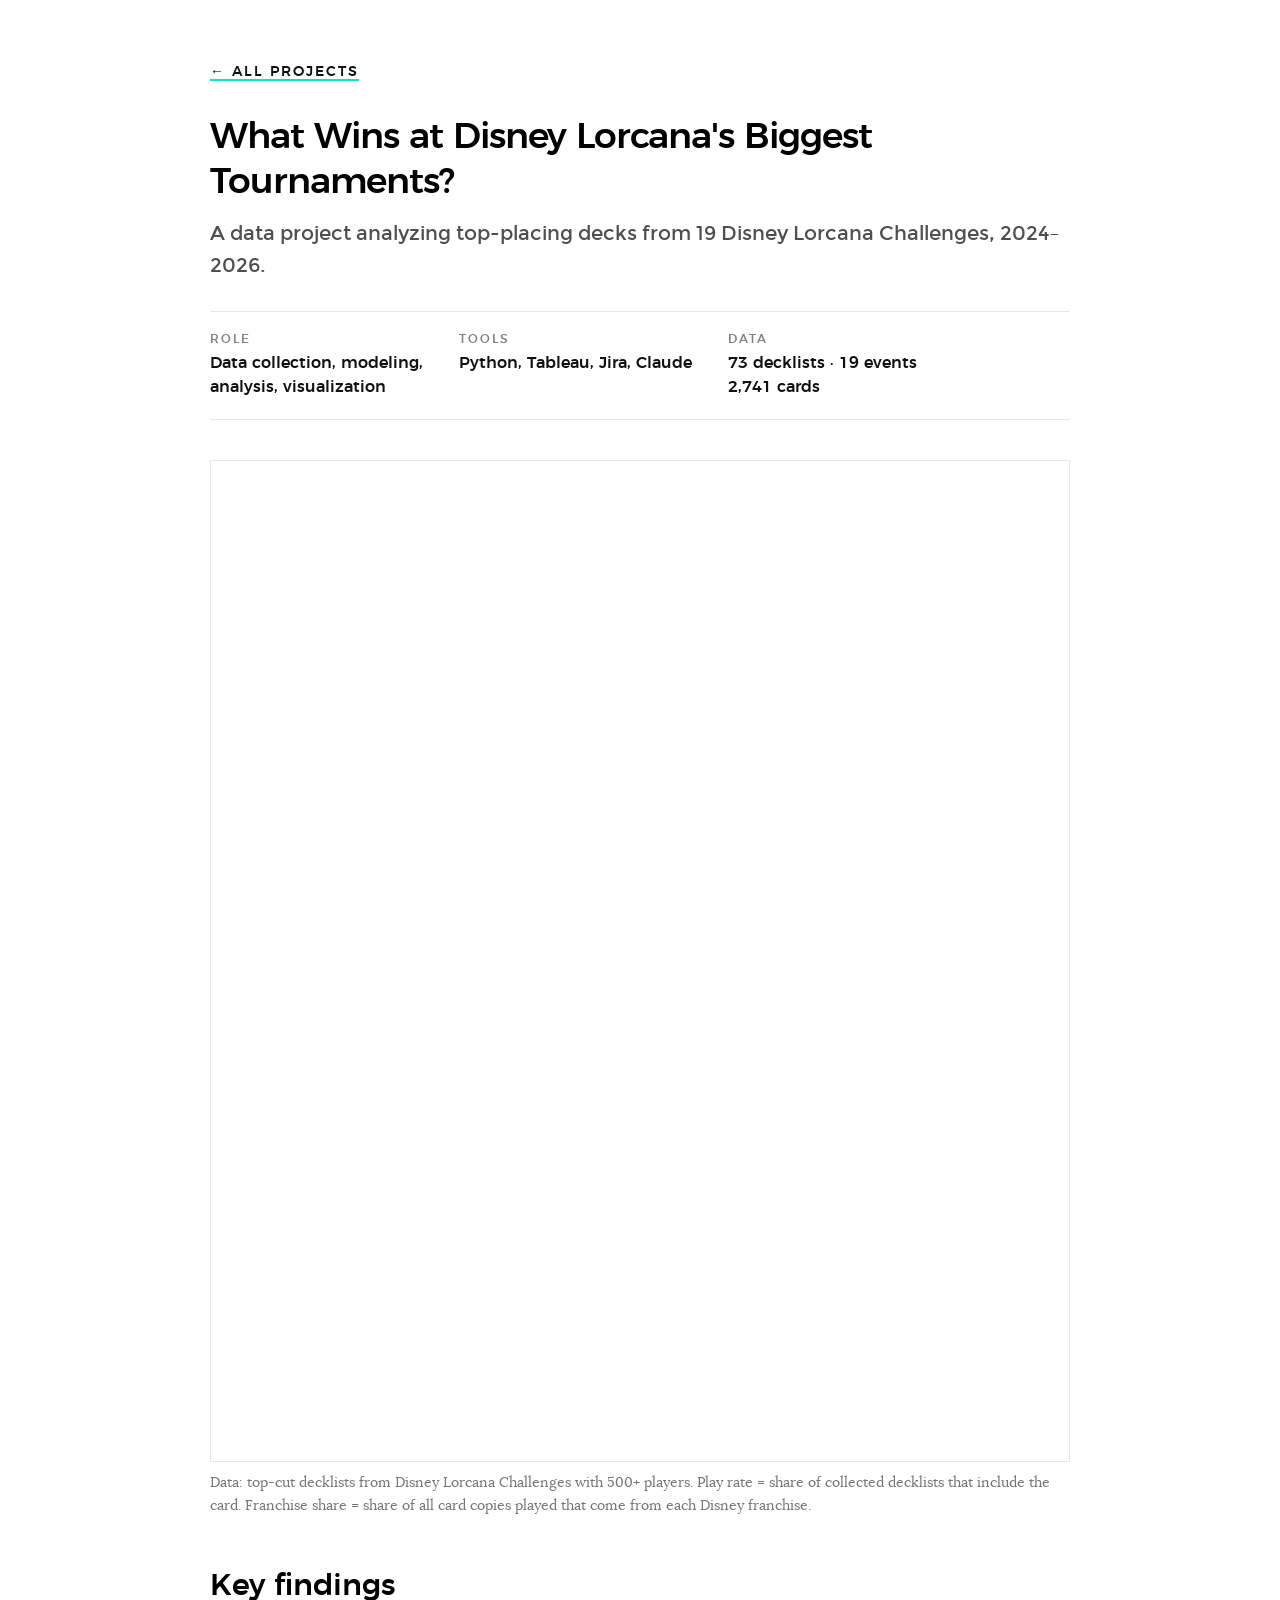
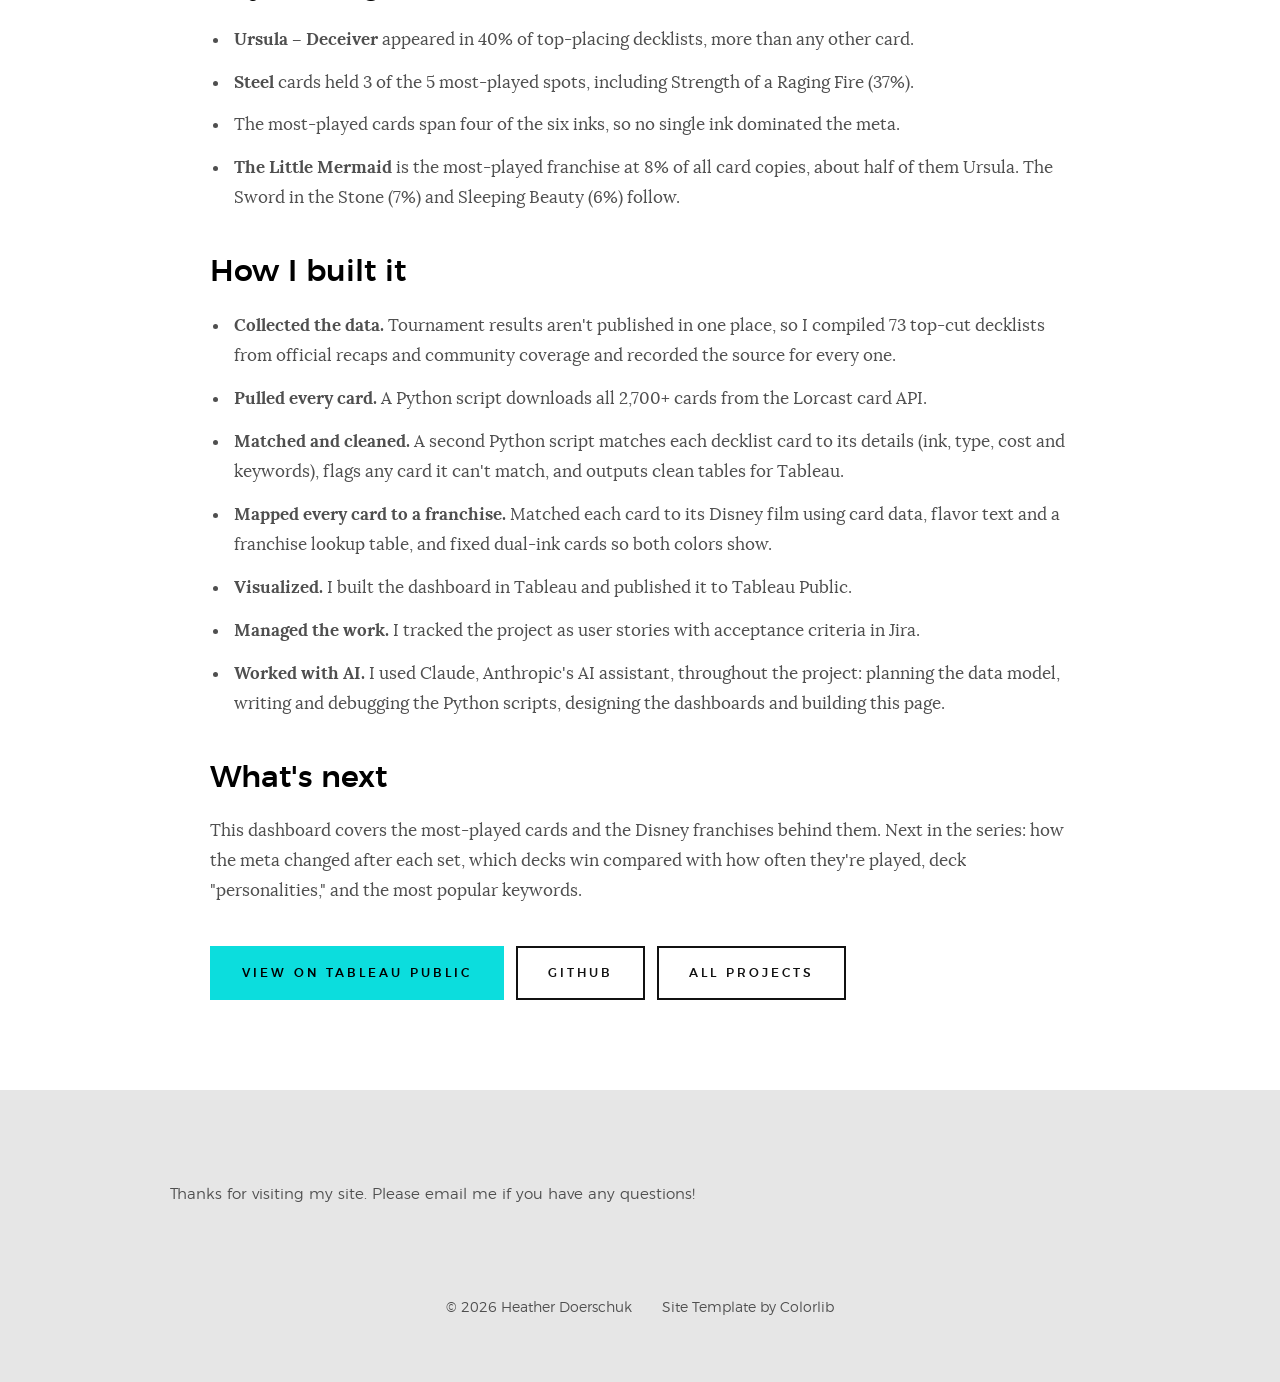
==== commit 4dbed46e: "Update Lorcana meta page for the new franchise dashboard - Embed the new three-part dashboard and up" ====
--- a/lorcana-meta.html
+++ b/lorcana-meta.html
@@ -25,7 +25,7 @@
         .facts h5 { margin: 0 0 .4rem; font-size: 1.2rem; letter-spacing: .2rem; text-transform: uppercase; color: #828282; }
         .facts p { margin: 0; font-family: "montserrat-medium", sans-serif; font-size: 1.6rem; color: #111111; line-height: 1.5; }
         .viz-wrap { margin: 0 0 1rem; border: 1px solid #e6e6e6; }
-        .viz-wrap tableau-viz { display: block; width: 100%; min-height: 640px; }
+        .viz-wrap tableau-viz { display: block; width: 100%; min-height: 1000px; }
         .caption { font-size: 1.4rem; color: #757575; line-height: 1.6; margin-bottom: 5rem; }
         .project h2 { color: #000000; margin-top: 4rem; }
         .project ul.findings { margin-left: 2rem; }
@@ -37,11 +37,10 @@
         .btn--accent { background: #0CDDDD; border-color: #0CDDDD; color: #000000; }
         .btn--accent:hover, .btn--accent:focus { background: #0ab8b8; border-color: #0ab8b8; color: #000000; }
         @media only screen and (max-width: 900px) {
-            .viz-wrap tableau-viz { min-height: 560px; }
+            .viz-wrap tableau-viz { min-height: 1040px; } /* Tableau's phone layout stacks all three sections */
         }
         @media only screen and (max-width: 600px) {
             .project { padding-top: 3rem; }
-            .viz-wrap tableau-viz { min-height: 520px; }
         }
     </style>
 </head>
@@ -65,18 +64,21 @@
 
                 <div class="viz-wrap">
                     <tableau-viz id="lorcana-viz"
-                        src="https://public.tableau.com/views/LorcanaChallengeMetaTopCards/Sheet1"
+                        src="https://public.tableau.com/views/LorcanaChallengeMetaTopCards_17936504848740/Dashboard1"
                         toolbar="bottom" hide-tabs>
                     </tableau-viz>
                 </div>
                 <p class="caption">Data: top-cut decklists from Disney Lorcana Challenges with 500+ players.
-                    Play rate = share of collected decklists that include the card.</p>
+                    Play rate = share of collected decklists that include the card. Franchise share = share of all
+                    card copies played that come from each Disney franchise.</p>
 
                 <h2>Key findings</h2>
                 <ul class="findings">
                     <li><strong>Ursula – Deceiver</strong> appeared in 40% of top-placing decklists, more than any other card.</li>
                     <li><strong>Steel</strong> cards held 3 of the 5 most-played spots, including Strength of a Raging Fire (37%).</li>
                     <li>The most-played cards span four of the six inks, so no single ink dominated the meta.</li>
+                    <li><strong>The Little Mermaid</strong> is the most-played franchise at 8% of all card copies, about half
+                        of them Ursula. The Sword in the Stone (7%) and Sleeping Beauty (6%) follow.</li>
                 </ul>
 
                 <h2>How I built it</h2>
@@ -86,6 +88,8 @@
                     <li><strong>Pulled every card.</strong> A Python script downloads all 2,700+ cards from the Lorcast card API.</li>
                     <li><strong>Matched and cleaned.</strong> A second Python script matches each decklist card to its details
                         (ink, type, cost and keywords), flags any card it can't match, and outputs clean tables for Tableau.</li>
+                    <li><strong>Mapped every card to a franchise.</strong> Matched each card to its Disney film using card data,
+                        flavor text and a franchise lookup table, and fixed dual-ink cards so both colors show.</li>
                     <li><strong>Visualized.</strong> I built the dashboard in Tableau and published it to Tableau Public.</li>
                     <li><strong>Managed the work.</strong> I tracked the project as user stories with acceptance criteria in Jira.</li>
                     <li><strong>Worked with AI.</strong> I used Claude, Anthropic's AI assistant, throughout the project: planning
@@ -93,11 +97,12 @@
                 </ul>
 
                 <h2>What's next</h2>
-                <p>This is the first view in a larger dashboard series covering how the meta changed after each set,
-                    deck "personalities," and which Disney franchises see the most play.</p>
+                <p>This dashboard covers the most-played cards and the Disney franchises behind them. Next in the series:
+                    how the meta changed after each set, which decks win compared with how often they're played,
+                    deck "personalities," and the most popular keywords.</p>
 
                 <div class="project-links">
-                    <a class="btn btn--accent" href="https://public.tableau.com/views/LorcanaChallengeMetaTopCards/Sheet1">View on Tableau Public</a>
+                    <a class="btn btn--accent" href="https://public.tableau.com/views/LorcanaChallengeMetaTopCards_17936504848740/Dashboard1">View on Tableau Public</a>
                     <a class="btn btn--stroke" href="https://github.com/hmdoor">GitHub</a>
                     <a class="btn btn--stroke" href="index.html#services">All projects</a>
                 </div>
--- a/css/main.css
+++ b/css/main.css
@@ -3628,5 +3628,53 @@
     color: #0CDDDD;
 }
 
+/* "More on GitHub" link under the project cards */
+.projects-more {
+    text-align: center;
+}
+.projects-more a {
+    font-family: "montserrat-medium", sans-serif;
+    font-size: 1.6rem;
+    color: #111111;
+    border-bottom: 2px solid #0CDDDD;
+}
+.projects-more a:hover,
+.projects-more a:focus {
+    color: #0CDDDD;
+}
+
+/* skills section (replaces the old photo shoots section) */
+.s-skills {
+    background-color: #151515;
+    padding-top: 15rem;
+    padding-bottom: 12rem;
+}
+.s-skills .section-header .subhead {
+    color: #0CDDDD;
+}
+.skills-list {
+    margin-top: 6rem;
+}
+.skills__col {
+    padding-bottom: 4rem;
+}
+.skills__col h3 {
+    color: #0CDDDD;
+    font-size: 1.8rem;
+    margin-top: 0;
+    margin-bottom: 2rem;
+}
+.skills__col ul {
+    list-style: none;
+    margin-left: 0;
+}
+.skills__col li {
+    color: rgba(255, 255, 255, 0.8);
+    font-size: 1.6rem;
+    line-height: 1.6;
+    padding: .8rem 0;
+    border-bottom: 1px solid rgba(255, 255, 255, 0.1);
+}
+
 
 /*# sourceMappingURL=main.css.map */
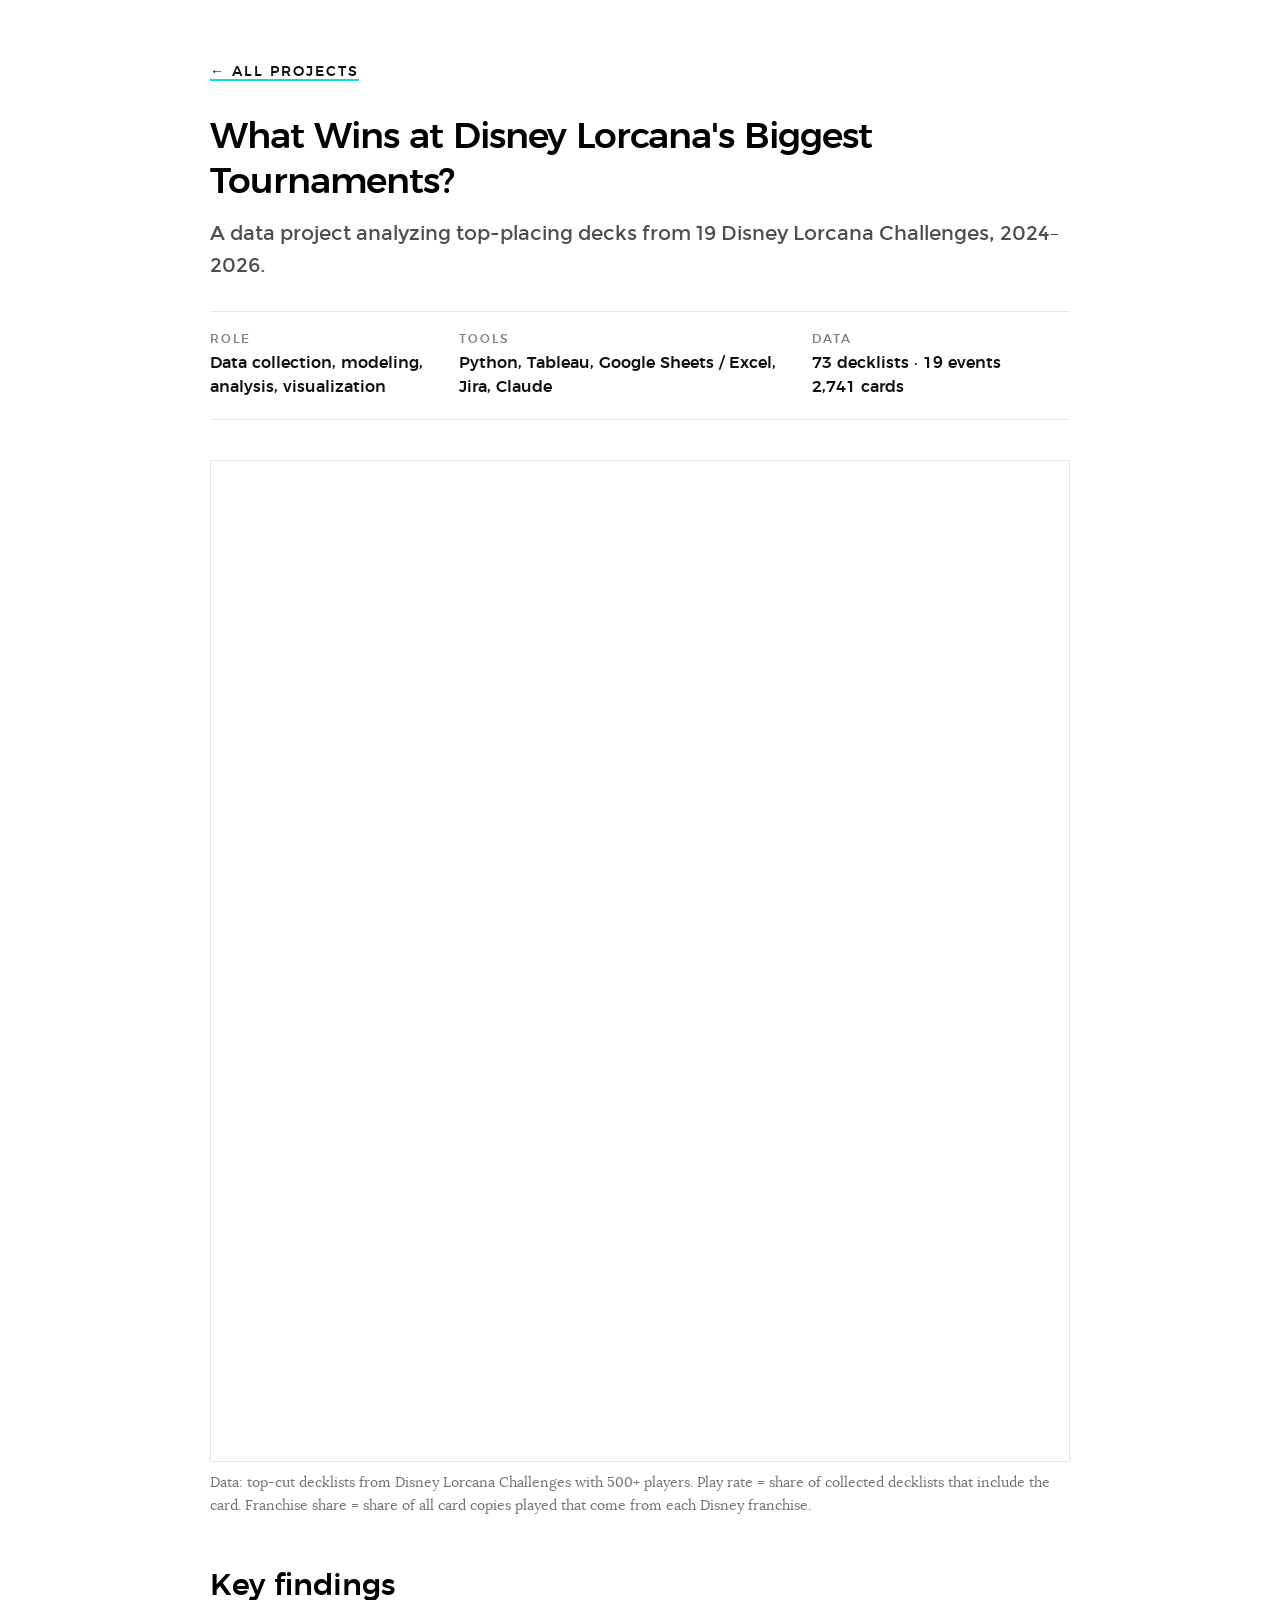
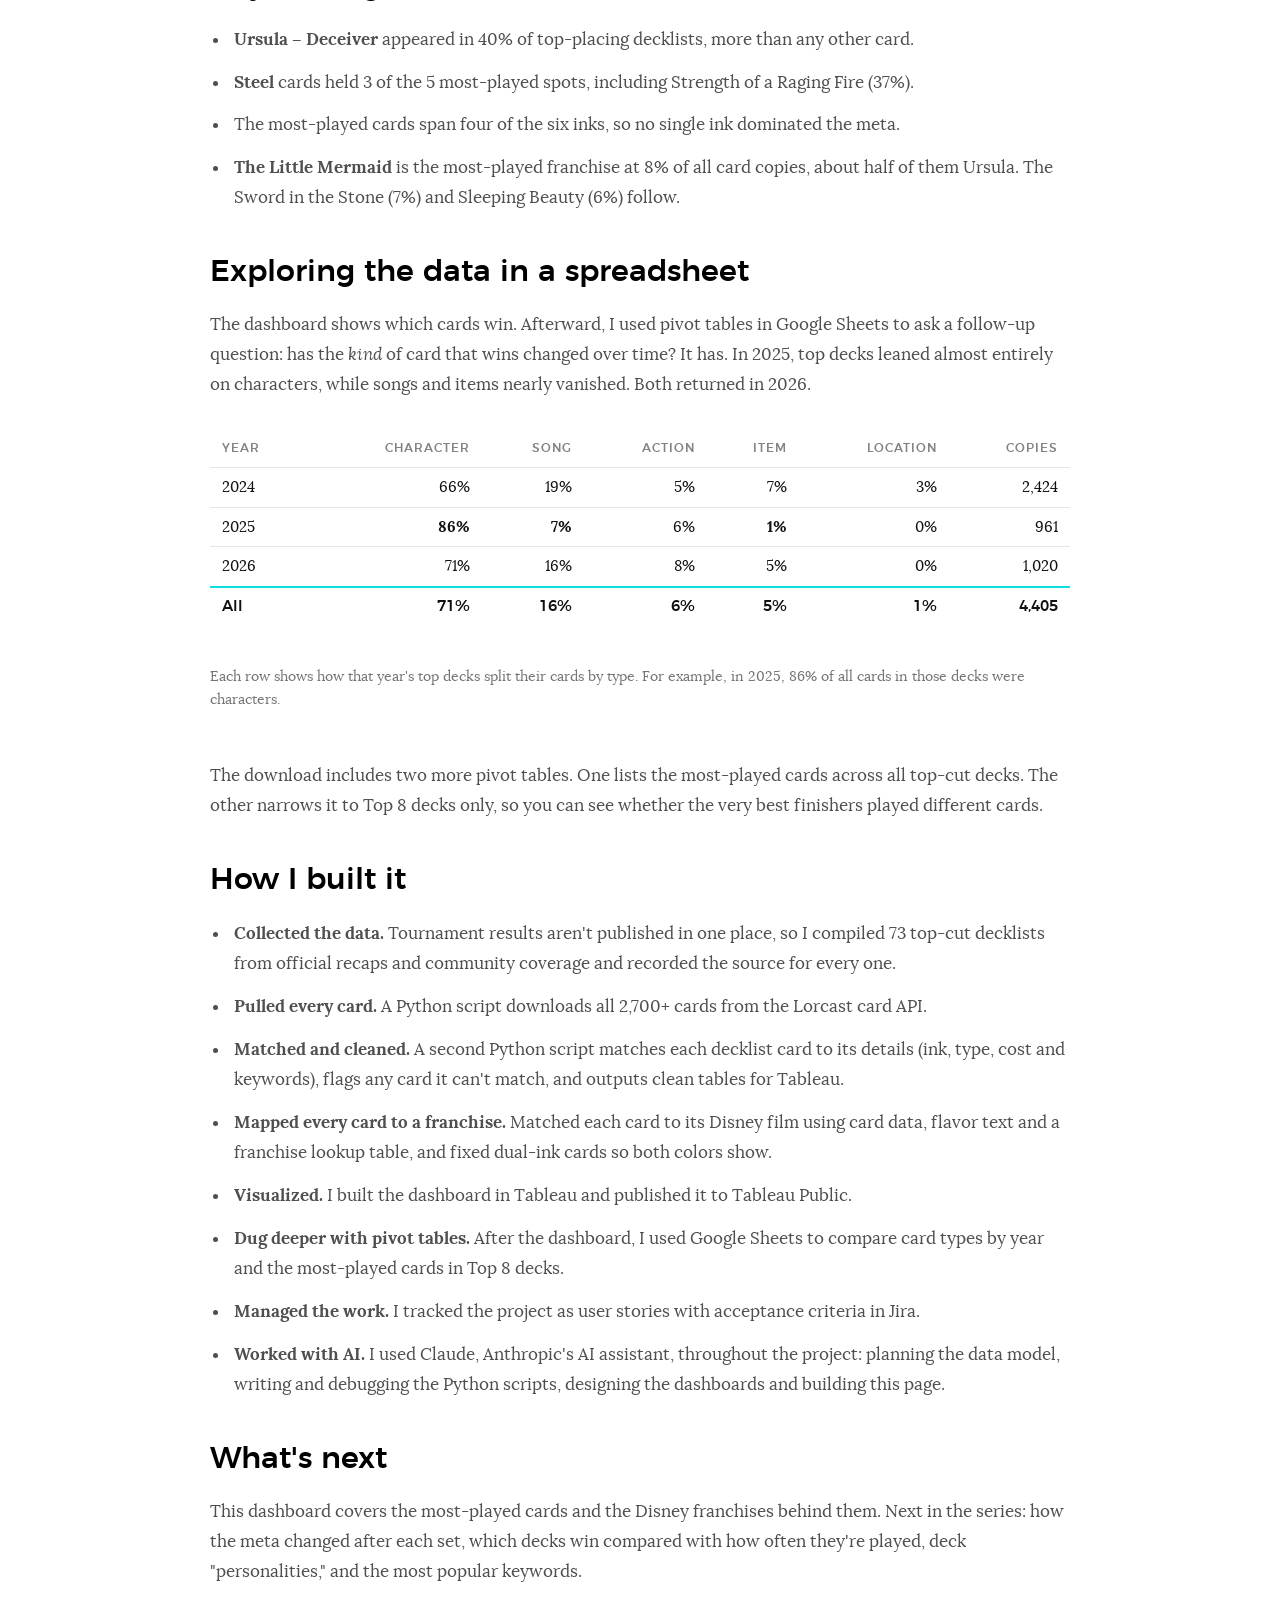
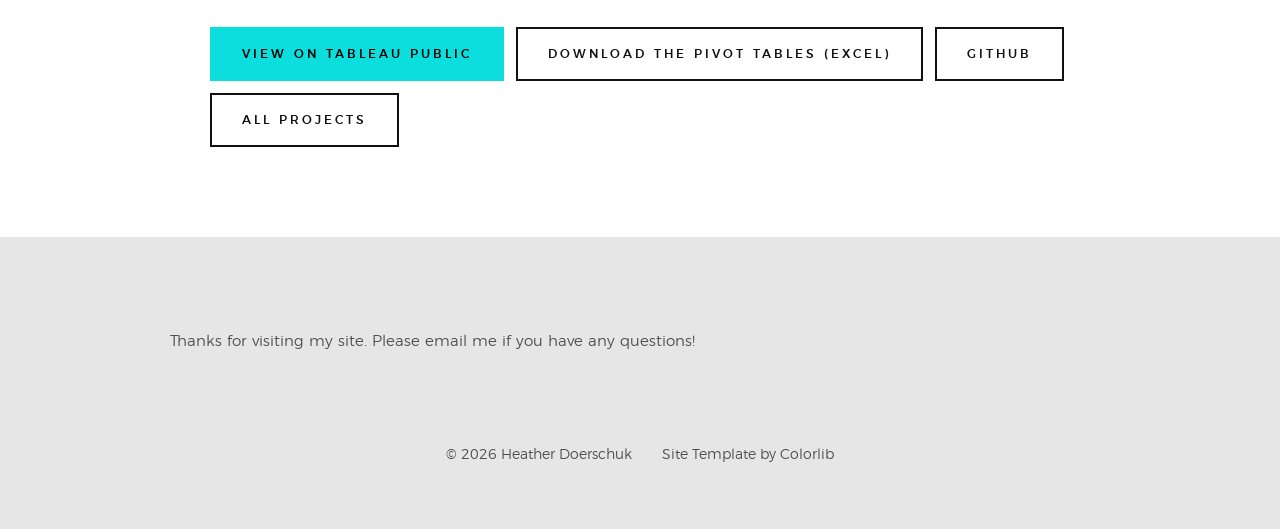
==== commit 8780c725: "Add spreadsheet pivot analysis to the Lorcana meta page - New section with a card-type-by-year table" ====
--- a/lorcana-meta.html
+++ b/lorcana-meta.html
@@ -29,6 +29,13 @@
         .caption { font-size: 1.4rem; color: #757575; line-height: 1.6; margin-bottom: 5rem; }
         .project h2 { color: #000000; margin-top: 4rem; }
         .project ul.findings { margin-left: 2rem; }
+        .table-wrap { overflow-x: auto; margin: 1rem 0 1rem; }
+        .pivot { width: 100%; border-collapse: collapse; font-size: 1.5rem; }
+        .pivot th, .pivot td { padding: .8rem 1.2rem; text-align: right; border-bottom: 1px solid #e6e6e6; white-space: nowrap; }
+        .pivot th:first-child, .pivot td:first-child { text-align: left; }
+        .pivot th { font-family: "montserrat-medium", sans-serif; font-weight: normal; font-size: 1.2rem; letter-spacing: .1rem; text-transform: uppercase; color: #828282; }
+        .pivot td { color: #111111; }
+        .pivot tr.total td { font-family: "montserrat-medium", sans-serif; border-top: 2px solid #0CDDDD; border-bottom: 0; }
         .project ul.findings li { margin-bottom: 1.2rem; }
         .project-links { display: flex; flex-wrap: wrap; gap: 1.2rem; margin-top: 4rem; }
         .project-links .btn { margin: 0; }
@@ -41,6 +48,9 @@
         }
         @media only screen and (max-width: 600px) {
             .project { padding-top: 3rem; }
+            .pivot { font-size: 1.3rem; }
+            .pivot th, .pivot td { padding: .6rem .5rem; }
+            .pivot th { font-size: 1rem; letter-spacing: 0; }
         }
     </style>
 </head>
@@ -58,7 +68,7 @@
 
                 <div class="facts">
                     <div><h5>Role</h5><p>Data collection, modeling,<br>analysis, visualization</p></div>
-                    <div><h5>Tools</h5><p>Python, Tableau, Jira, Claude</p></div>
+                    <div><h5>Tools</h5><p>Python, Tableau, Google Sheets / Excel,<br>Jira, Claude</p></div>
                     <div><h5>Data</h5><p>73 decklists · 19 events<br>2,741 cards</p></div>
                 </div>
 
@@ -81,6 +91,31 @@
                         of them Ursula. The Sword in the Stone (7%) and Sleeping Beauty (6%) follow.</li>
                 </ul>
 
+                <h2>Exploring the data in a spreadsheet</h2>
+                <p>The dashboard shows which cards win. Afterward, I used pivot tables in Google Sheets to ask a
+                    follow-up question: has the <em>kind</em> of card that wins changed over time? It has. In 2025, top
+                    decks leaned almost entirely on characters, while songs and items nearly vanished. Both returned in 2026.</p>
+
+                <div class="table-wrap">
+                    <table class="pivot">
+                        <thead>
+                            <tr><th>Year</th><th>Character</th><th>Song</th><th>Action</th><th>Item</th><th>Location</th><th>Copies</th></tr>
+                        </thead>
+                        <tbody>
+                            <tr><td>2024</td><td>66%</td><td>19%</td><td>5%</td><td>7%</td><td>3%</td><td>2,424</td></tr>
+                            <tr><td>2025</td><td><strong>86%</strong></td><td><strong>7%</strong></td><td>6%</td><td><strong>1%</strong></td><td>0%</td><td>961</td></tr>
+                            <tr><td>2026</td><td>71%</td><td>16%</td><td>8%</td><td>5%</td><td>0%</td><td>1,020</td></tr>
+                            <tr class="total"><td>All</td><td>71%</td><td>16%</td><td>6%</td><td>5%</td><td>1%</td><td>4,405</td></tr>
+                        </tbody>
+                    </table>
+                </div>
+                <p class="caption">Each row shows how that year's top decks split their cards by type. For example, in 2025,
+                    86% of all cards in those decks were characters.</p>
+
+                <p>The download includes two more pivot tables. One lists the most-played cards across all top-cut decks.
+                    The other narrows it to Top 8 decks only, so you can see whether the very best finishers played
+                    different cards.</p>
+
                 <h2>How I built it</h2>
                 <ul class="findings">
                     <li><strong>Collected the data.</strong> Tournament results aren't published in one place, so I compiled
@@ -91,6 +126,8 @@
                     <li><strong>Mapped every card to a franchise.</strong> Matched each card to its Disney film using card data,
                         flavor text and a franchise lookup table, and fixed dual-ink cards so both colors show.</li>
                     <li><strong>Visualized.</strong> I built the dashboard in Tableau and published it to Tableau Public.</li>
+                    <li><strong>Dug deeper with pivot tables.</strong> After the dashboard, I used Google Sheets to compare card
+                        types by year and the most-played cards in Top 8 decks.</li>
                     <li><strong>Managed the work.</strong> I tracked the project as user stories with acceptance criteria in Jira.</li>
                     <li><strong>Worked with AI.</strong> I used Claude, Anthropic's AI assistant, throughout the project: planning
                         the data model, writing and debugging the Python scripts, designing the dashboards and building this page.</li>
@@ -103,6 +140,7 @@
 
                 <div class="project-links">
                     <a class="btn btn--accent" href="https://public.tableau.com/views/LorcanaChallengeMetaTopCards_17936504848740/Dashboard1">View on Tableau Public</a>
+                    <a class="btn btn--stroke" href="files/Lorcana%20Pivots.xlsx" download>Download the pivot tables (Excel)</a>
                     <a class="btn btn--stroke" href="https://github.com/hmdoor">GitHub</a>
                     <a class="btn btn--stroke" href="index.html#services">All projects</a>
                 </div>
--- a/css/main.css
+++ b/css/main.css
@@ -3643,6 +3643,53 @@
     color: #0CDDDD;
 }
 
+/* resume section: summary line and two buttons */
+.s-clients {
+    padding-top: 12rem;
+    padding-bottom: 12rem;
+}
+.s-clients .section-header {
+    margin-bottom: 2rem;
+}
+.resume-download {
+    text-align: center;
+}
+.resume-download p {
+    font-size: 2rem;
+    line-height: 1.6;
+    color: #4f4f4f;
+    max-width: 640px;
+    margin: 0 auto 4rem;
+}
+.resume-actions {
+    display: flex;
+    flex-wrap: wrap;
+    justify-content: center;
+    gap: 1.6rem;
+}
+.resume-actions .btn {
+    margin: 0;
+}
+.resume-actions .btn--accent {
+    background: #0CDDDD;
+    border-color: #0CDDDD;
+    color: #000000;
+}
+.resume-actions .btn--accent:hover,
+.resume-actions .btn--accent:focus {
+    background: #0ab8b8;
+    border-color: #0ab8b8;
+}
+.resume-actions .btn--stroke {
+    color: #111111;
+    border-color: #111111;
+}
+.resume-actions .btn--stroke:hover,
+.resume-actions .btn--stroke:focus {
+    background: #111111;
+    color: #FFFFFF;
+}
+
 /* skills section (replaces the old photo shoots section) */
 .s-skills {
     background-color: #151515;
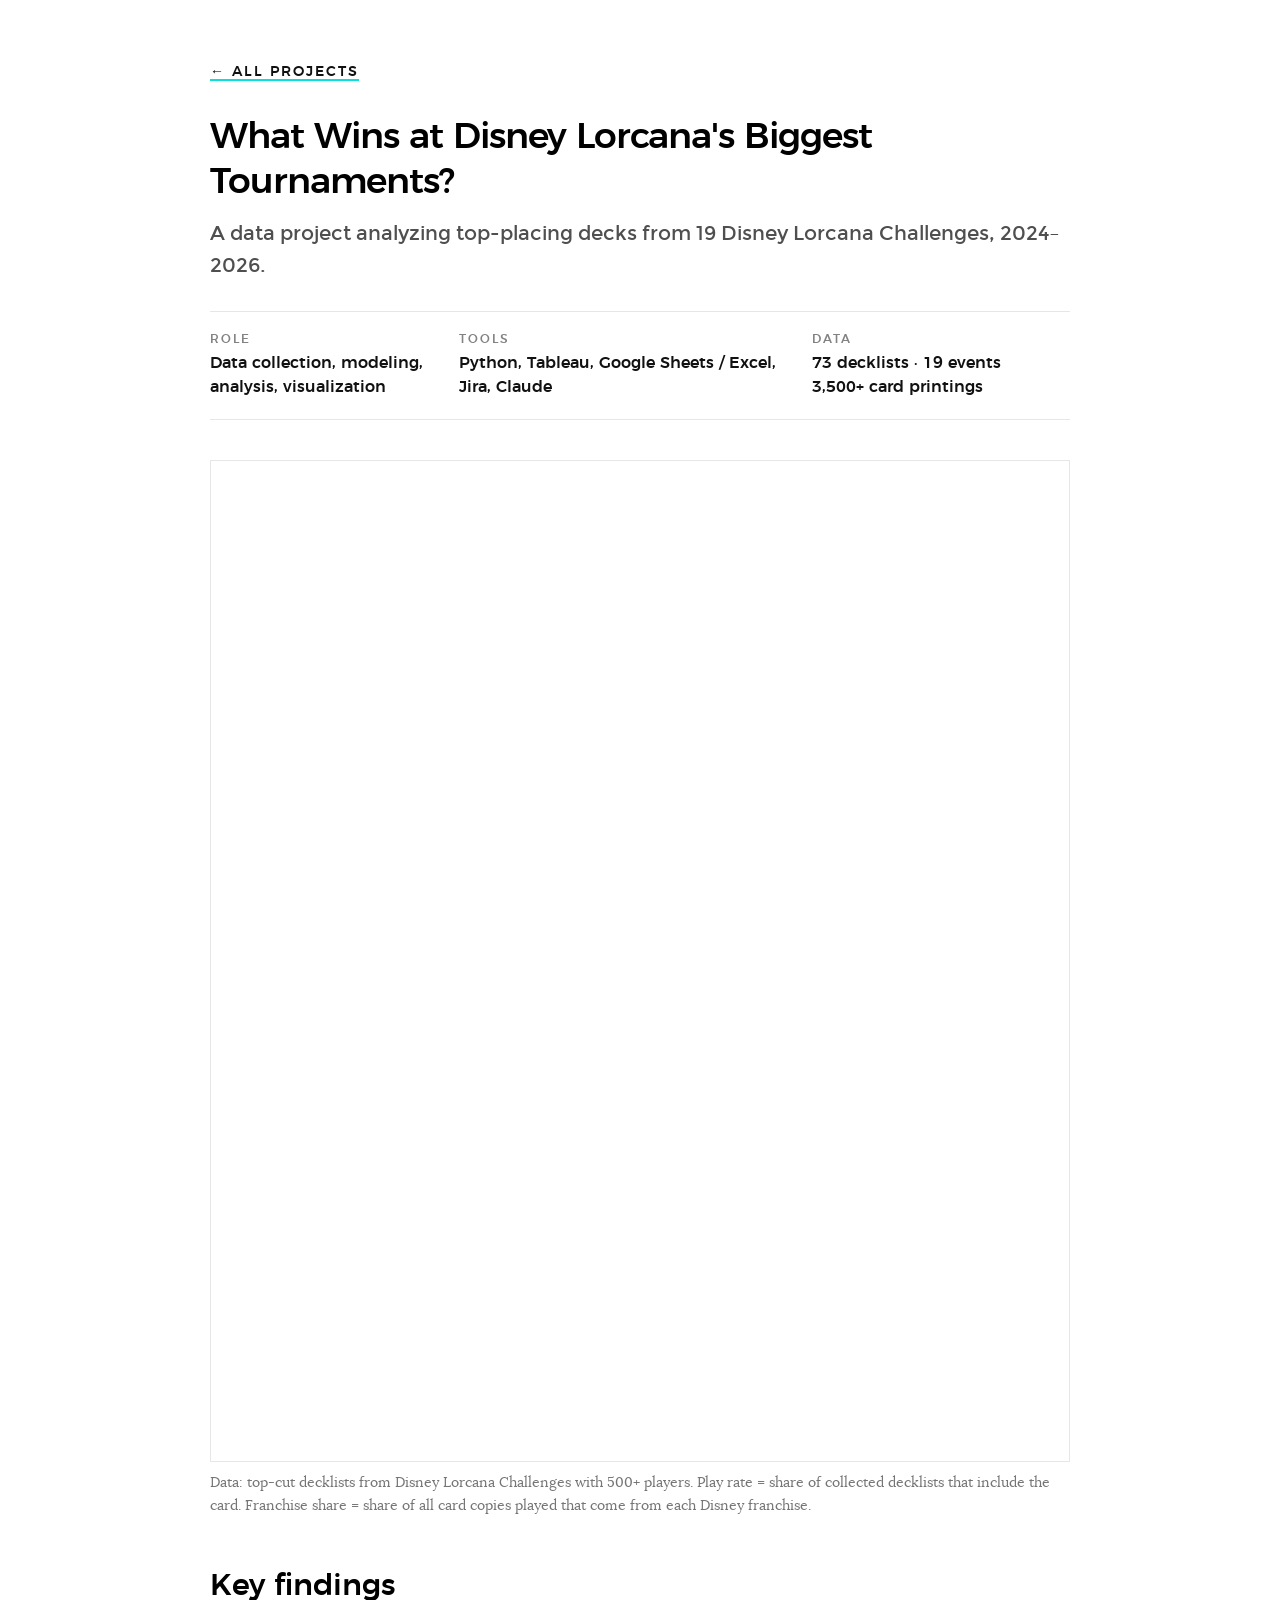
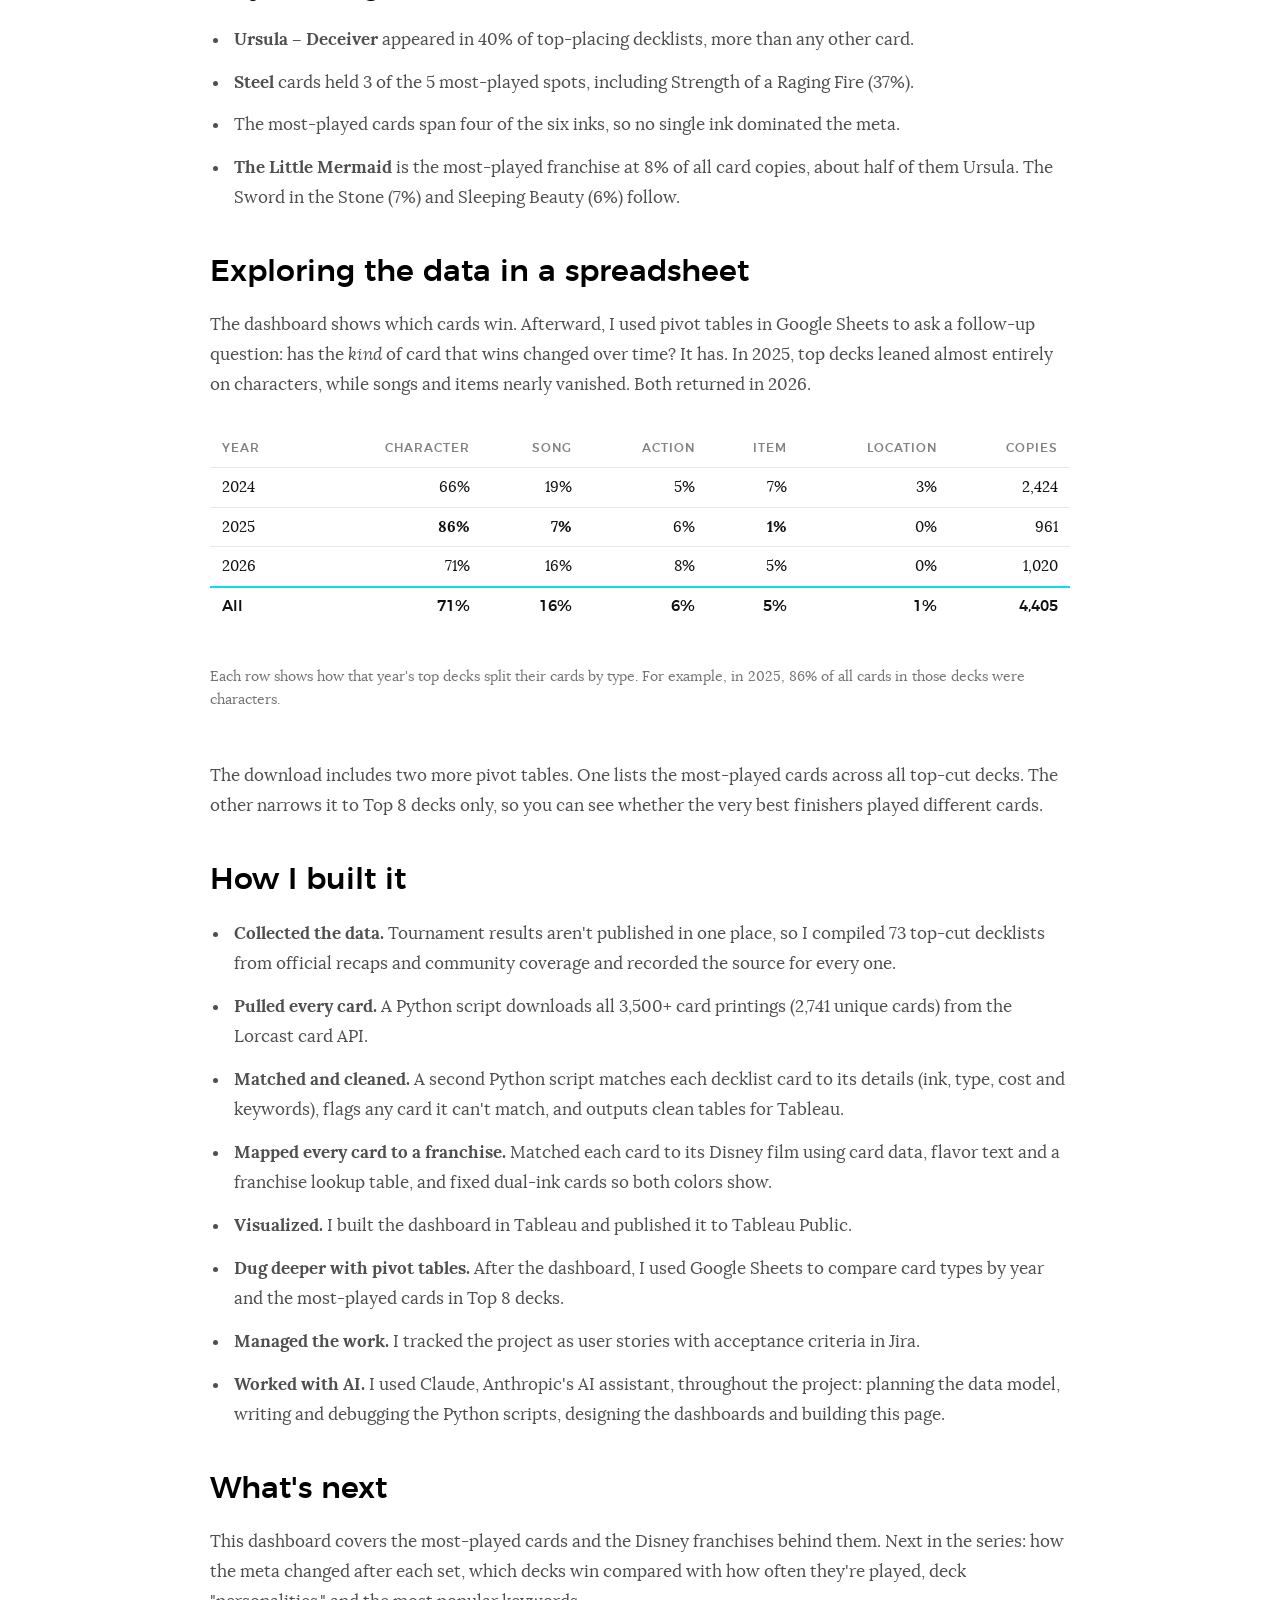
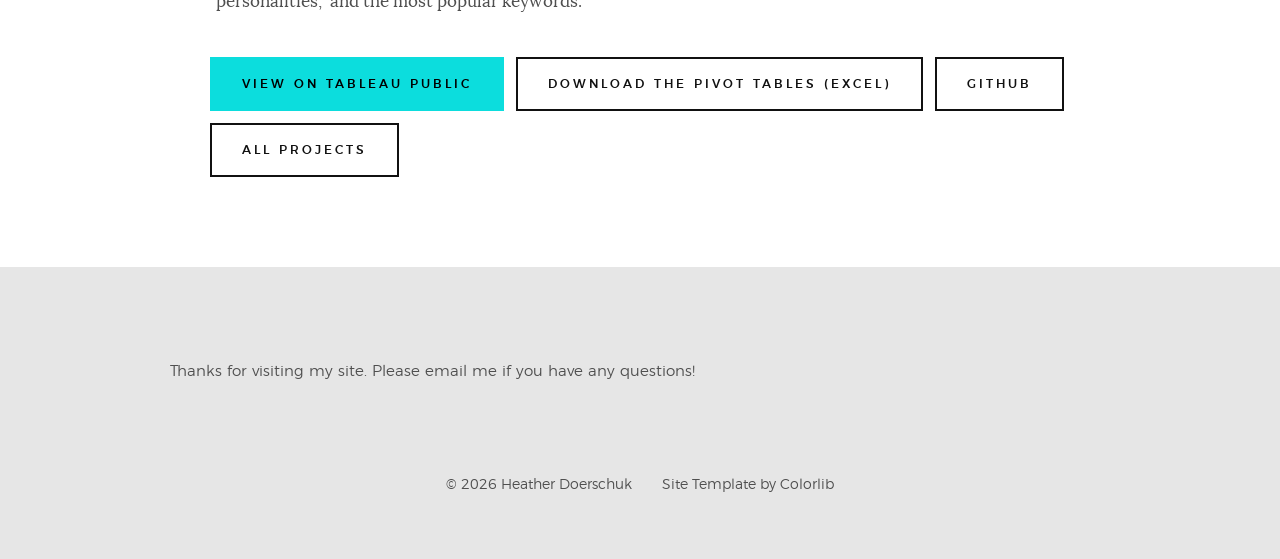
==== commit f9e2eeea: "Update resume and match Lorcana card counts - Replace the resume PDF with the new one-page version -" ====
--- a/lorcana-meta.html
+++ b/lorcana-meta.html
@@ -69,7 +69,7 @@
                 <div class="facts">
                     <div><h5>Role</h5><p>Data collection, modeling,<br>analysis, visualization</p></div>
                     <div><h5>Tools</h5><p>Python, Tableau, Google Sheets / Excel,<br>Jira, Claude</p></div>
-                    <div><h5>Data</h5><p>73 decklists · 19 events<br>2,741 cards</p></div>
+                    <div><h5>Data</h5><p>73 decklists · 19 events<br>3,500+ card printings</p></div>
                 </div>
 
                 <div class="viz-wrap">
@@ -120,7 +120,7 @@
                 <ul class="findings">
                     <li><strong>Collected the data.</strong> Tournament results aren't published in one place, so I compiled
                         73 top-cut decklists from official recaps and community coverage and recorded the source for every one.</li>
-                    <li><strong>Pulled every card.</strong> A Python script downloads all 2,700+ cards from the Lorcast card API.</li>
+                    <li><strong>Pulled every card.</strong> A Python script downloads all 3,500+ card printings (2,741 unique cards) from the Lorcast card API.</li>
                     <li><strong>Matched and cleaned.</strong> A second Python script matches each decklist card to its details
                         (ink, type, cost and keywords), flags any card it can't match, and outputs clean tables for Tableau.</li>
                     <li><strong>Mapped every card to a franchise.</strong> Matched each card to its Disney film using card data,
